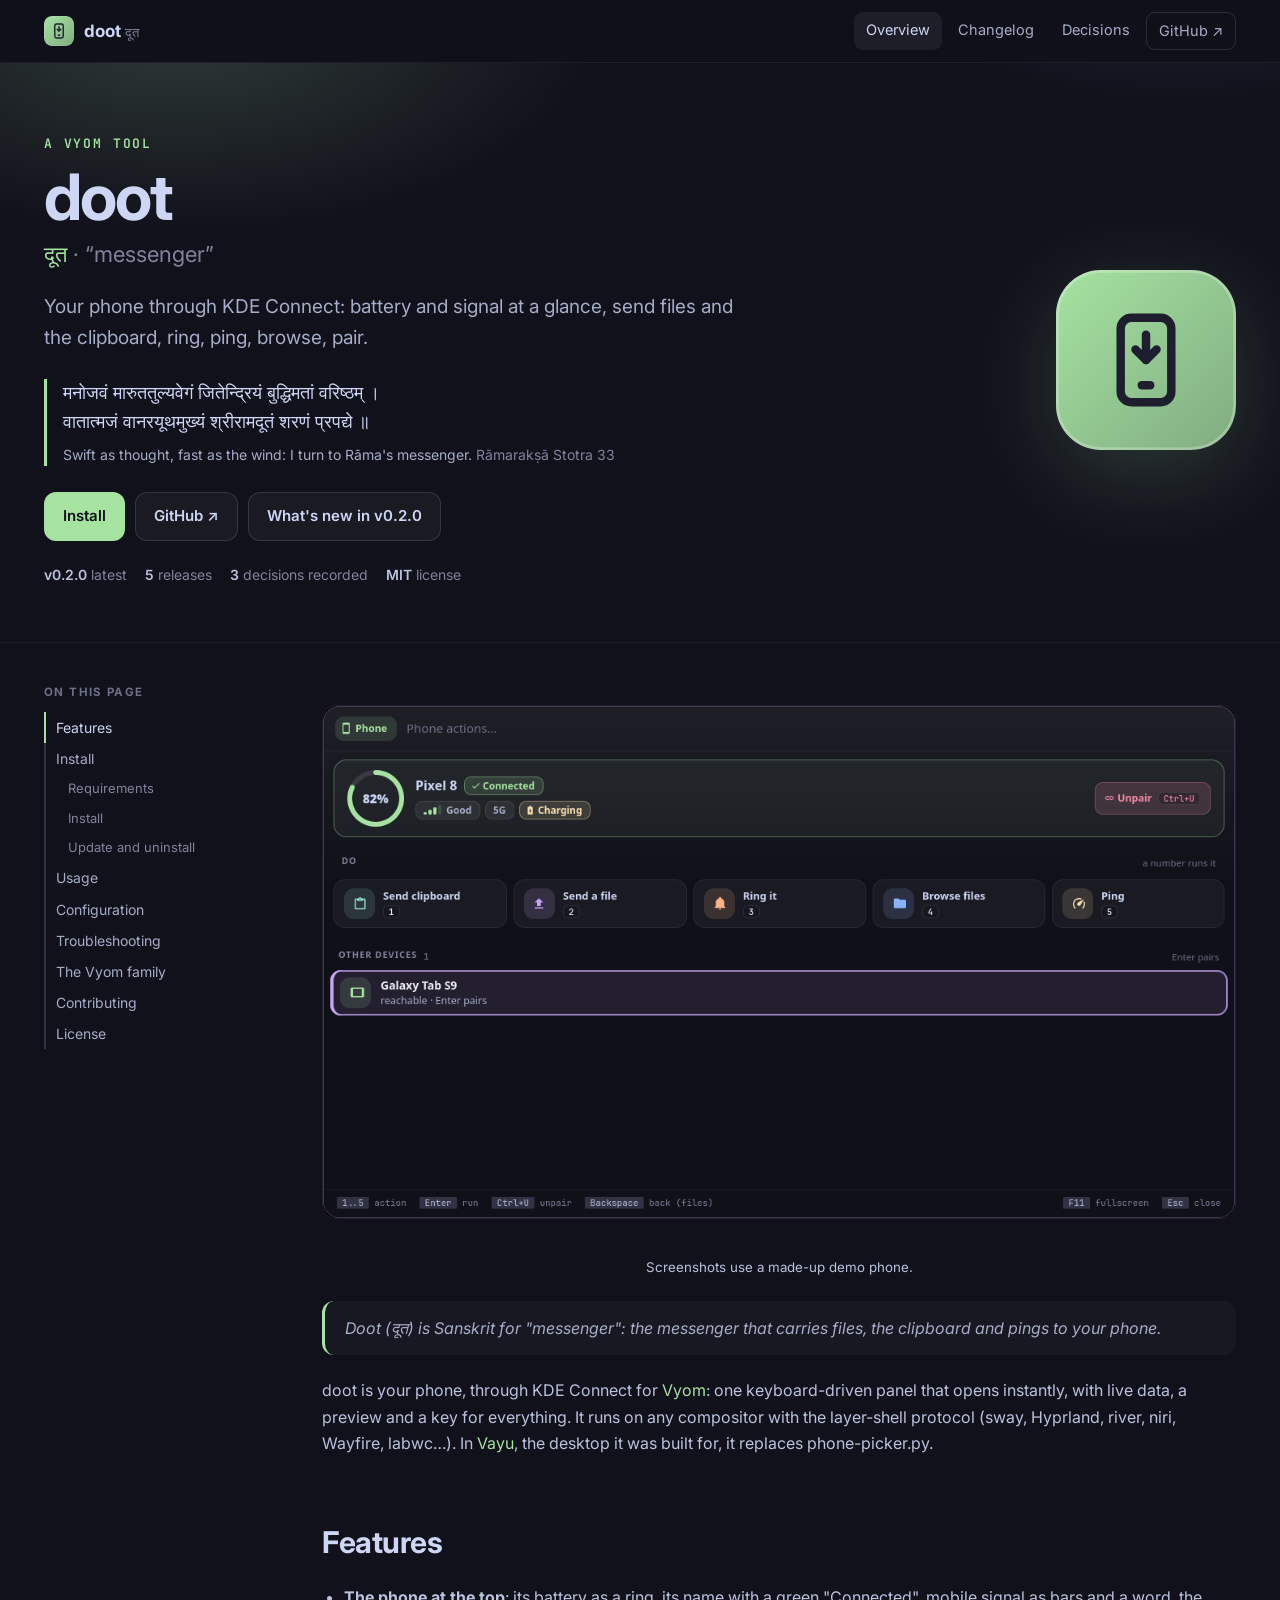
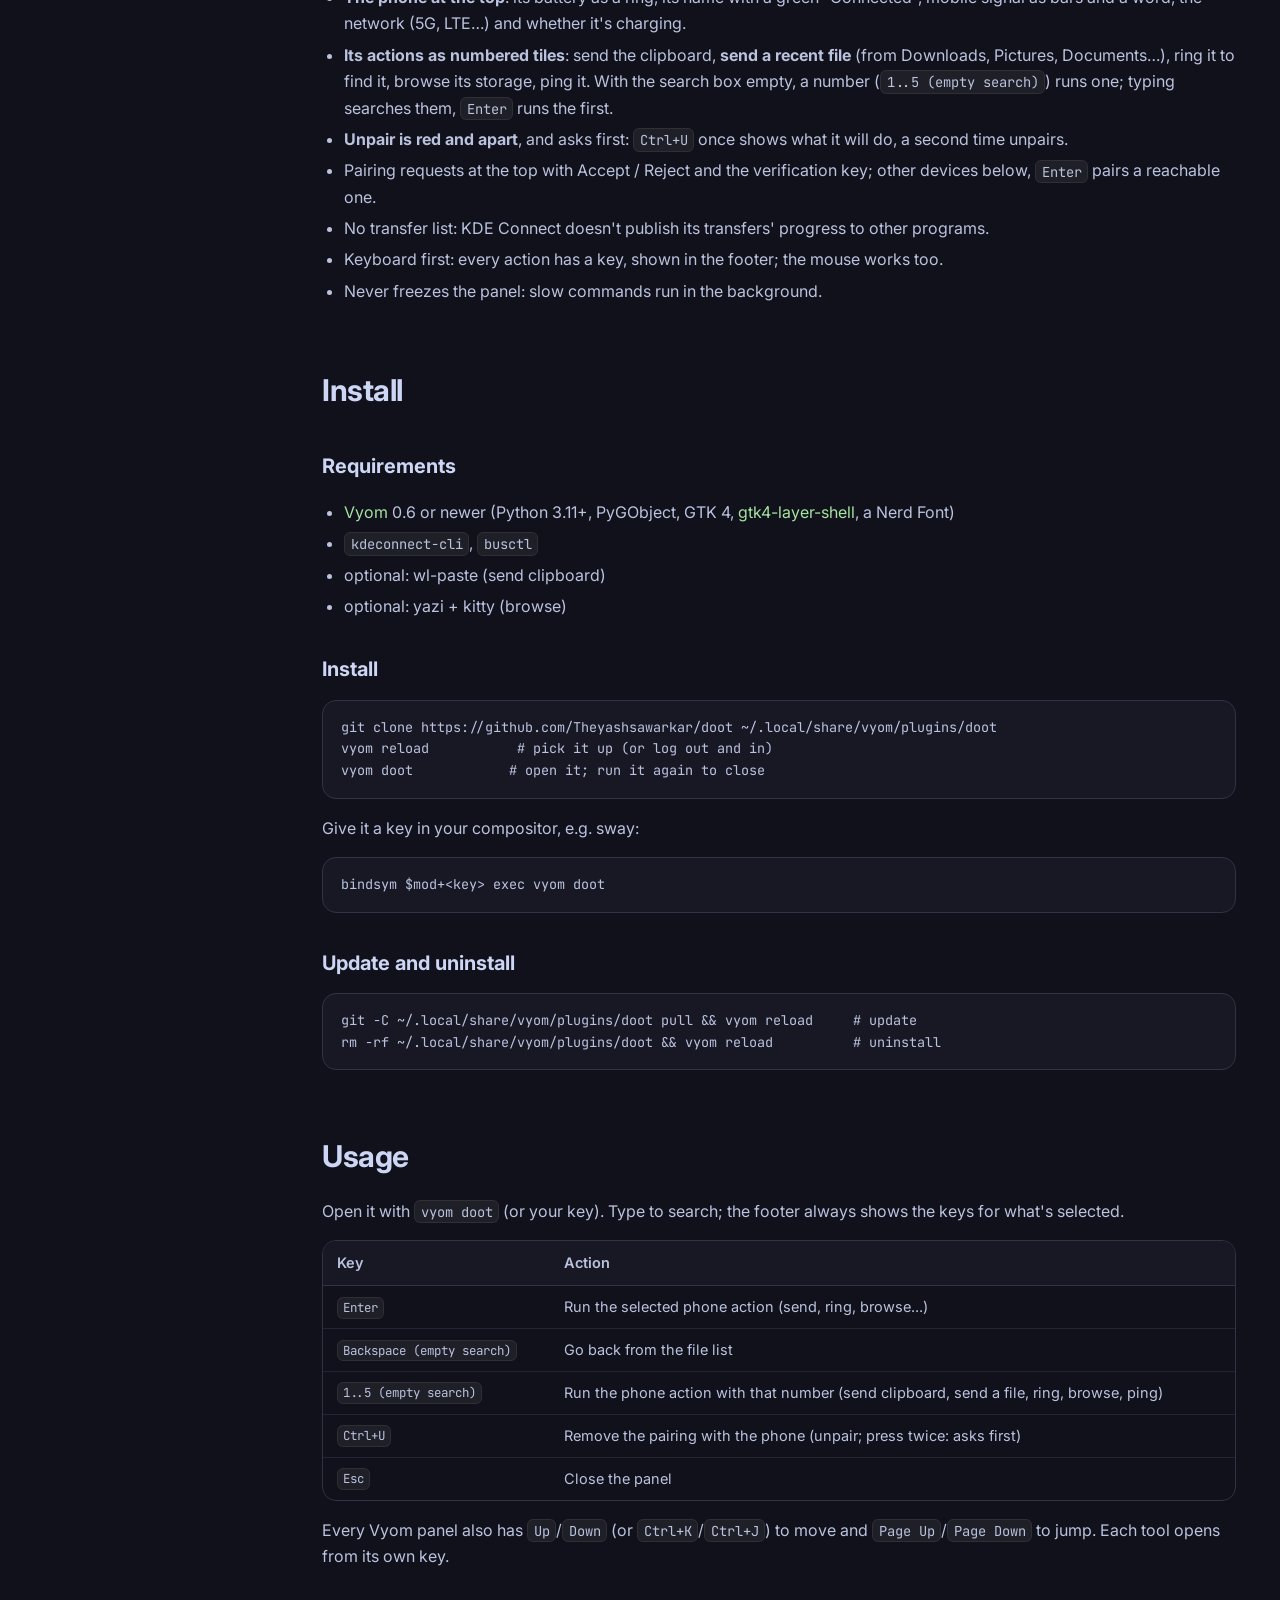
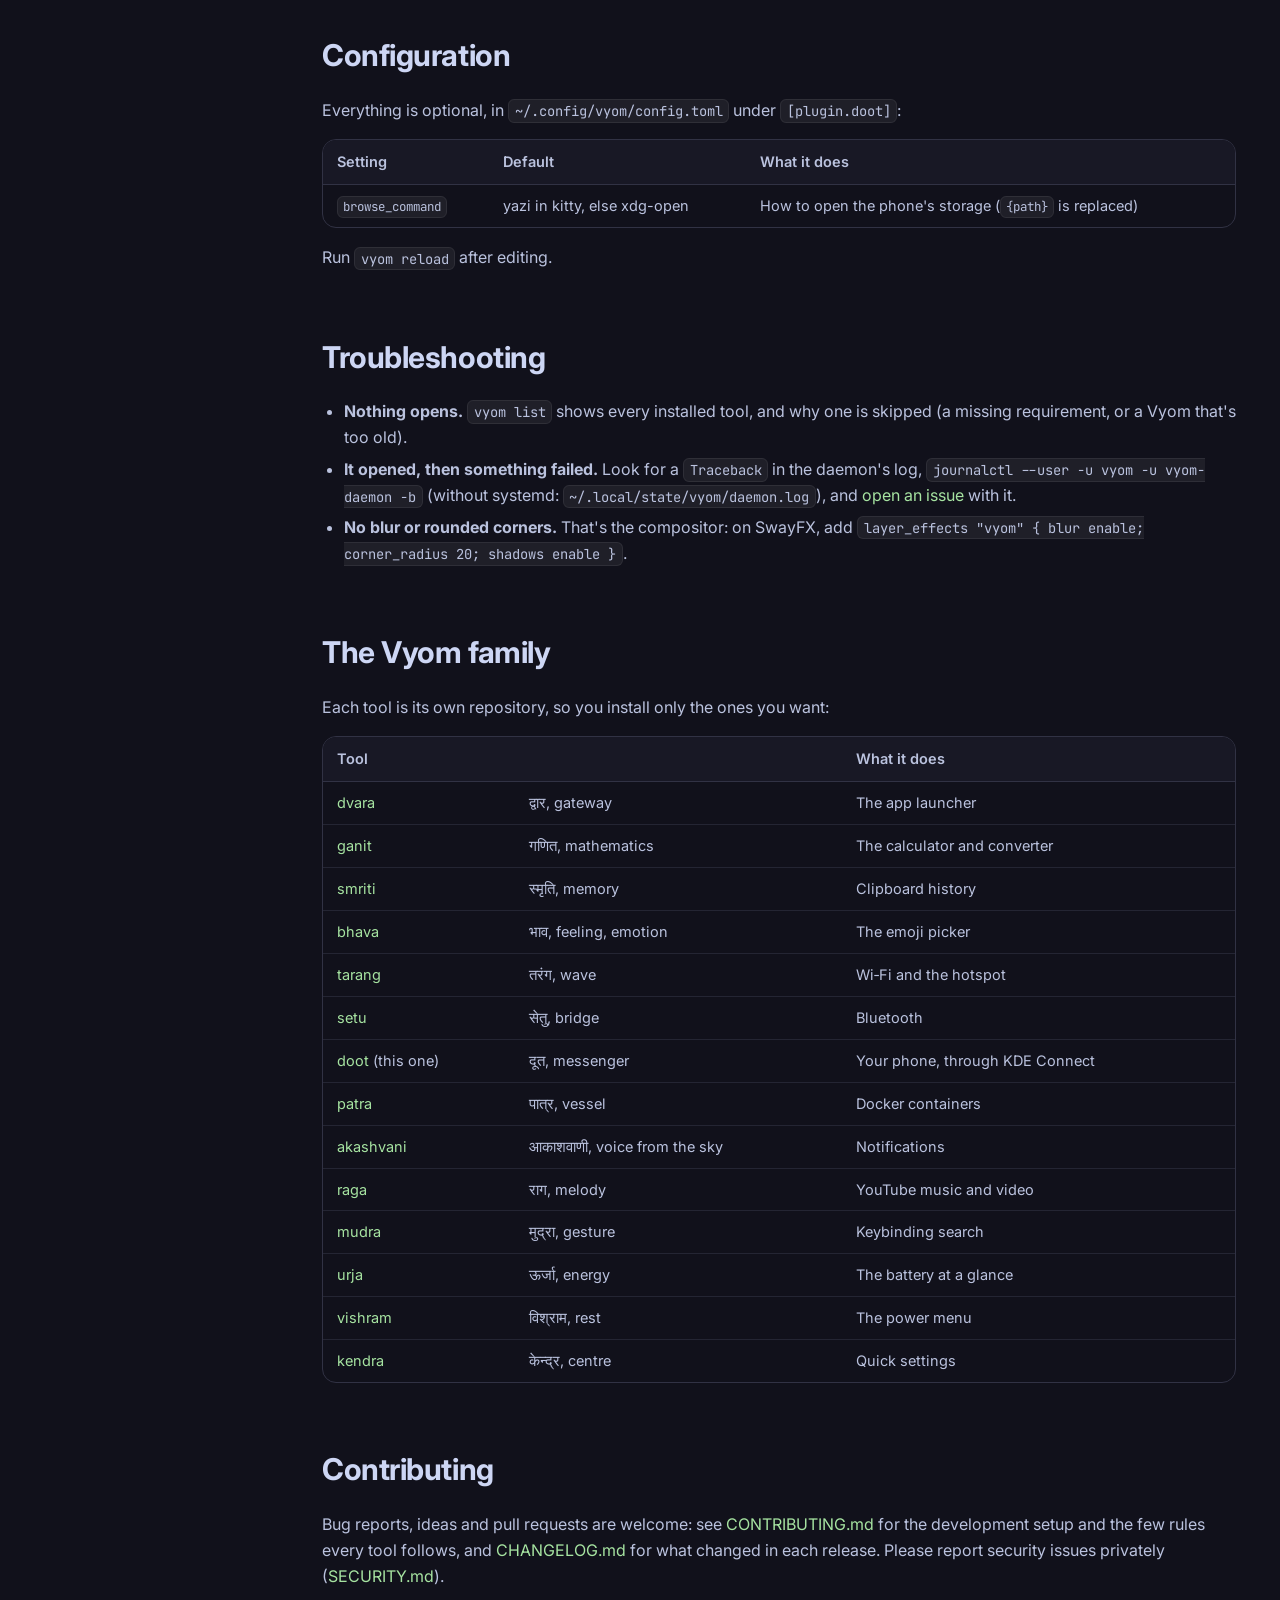
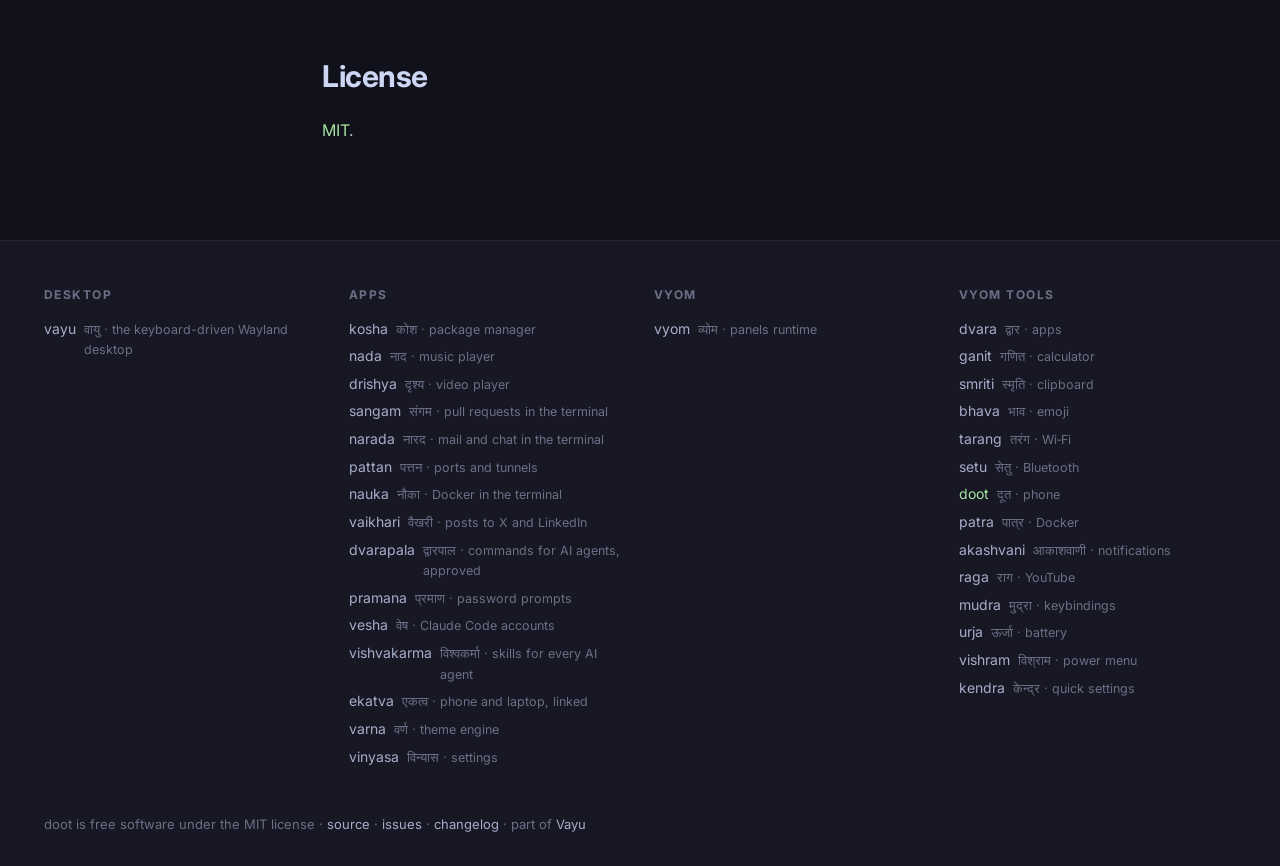
==== docs/index.html @ cc336167 "v0.2.0: the phone as the hero, numbered action tiles, unpair asks first Co-Authored-By: Claude Opus " ====
<!doctype html>
<html lang="en">
<head>
<meta charset="utf-8">
<meta name="viewport" content="width=device-width, initial-scale=1">
<title>doot · Your phone through KDE Connect: battery and signal at a glance, send files and the clipboard, ring, ping, browse, pair.</title>
<meta name="description" content="Your phone through KDE Connect: battery and signal at a glance, send files and the clipboard, ring, ping, browse, pair.">
<meta property="og:title" content="doot · Your phone through KDE Connect: battery and signal at a glance, send files and the clipboard, ring, ping, browse, pair.">
<meta property="og:description" content="Your phone through KDE Connect: battery and signal at a glance, send files and the clipboard, ring, ping, browse, pair.">
<meta name="theme-color" content="#11111b">
<link rel="icon" href="assets/logo.svg" type="image/svg+xml">
<link rel="preconnect" href="https://fonts.googleapis.com">
<link href="https://fonts.googleapis.com/css2?family=Inter:wght@400;500;600;700;800&family=JetBrains+Mono:wght@400;600&display=swap" rel="stylesheet">
<link rel="stylesheet" href="assets/site.css">
<style>:root{--accent:#a6e3a1;--glow:#a6e3a133}</style>
</head>
<body>
<header class="top"><div class="in">
<a class="brand" href="index.html"><img src="assets/logo.svg" alt=""><span>doot <small>दूत</small></span></a>
<nav><a href="index.html" class="on">Overview</a><a href="changelog.html" class="">Changelog</a><a href="adr/index.html" class=" hide">Decisions</a><a class="gh" href="https://github.com/Theyashsawarkar/doot">GitHub ↗</a></nav></div></header>
<section class="hero"><div class="in"><div>
<div class="eyebrow">a Vyom tool</div>
<h1>doot</h1>
<div class="sa">दूत <span>· “messenger”</span></div>
<p class="lead">Your phone through KDE Connect: battery and signal at a glance, send files and the clipboard, ring, ping, browse, pair.</p>
<figure class="shloka"><p lang="sa">मनोजवं मारुततुल्यवेगं जितेन्द्रियं बुद्धिमतां वरिष्ठम् ।<br>वातात्मजं वानरयूथमुख्यं श्रीरामदूतं शरणं प्रपद्ये ॥</p><figcaption>Swift as thought, fast as the wind: I turn to Rāma&#x27;s messenger. <cite>Rāmarakṣā Stotra 33</cite></figcaption></figure>
<div class="cta"><a class="btn primary" href="#install">Install</a><a class="btn" href="https://github.com/Theyashsawarkar/doot">GitHub ↗</a>
<a class="btn" href="changelog.html">What's new in v0.2.0</a></div>
<div class="meta"><span><b>v0.2.0</b> latest</span><span><b>5</b> releases</span><span><b>3</b> decisions recorded</span><span><b>MIT</b> license</span></div>
</div><img class="logo" src="assets/logo.svg" alt="doot logo"></div></section>
<div class="wrap"><aside class="toc"><b>On this page</b><a class="l2" href="#features">Features</a><a class="l2" href="#install">Install</a><a class="l3" href="#requirements">Requirements</a><a class="l3" href="#install">Install</a><a class="l3" href="#update-and-uninstall">Update and uninstall</a><a class="l2" href="#usage">Usage</a><a class="l2" href="#configuration">Configuration</a><a class="l2" href="#troubleshooting">Troubleshooting</a><a class="l2" href="#the-vyom-family">The Vyom family</a><a class="l2" href="#contributing">Contributing</a><a class="l2" href="#license">License</a></aside><article>
<!-- No screenshot: phone shows personal data (your own phone). -->
<p align="center">
  <img alt="doot: the paired phone's actions (send clipboard, send a file, ring, browse, ping, unpair), its battery and network, and a tablet ready to pair" src="assets/screenshots/doot.png" width="100%">
</p>
<p align="center"><sub>Screenshots use a made-up demo phone.</sub></p>
<blockquote><p><em>Doot</em> (दूत) is Sanskrit for "messenger": the messenger that carries files, the clipboard and pings to your phone.</p></blockquote>
<p>doot is your phone, through KDE Connect for <a href="https://github.com/Theyashsawarkar/vyom">Vyom</a>: one keyboard-driven panel that opens instantly, with live data, a preview and a key for everything. It runs on any compositor with the layer-shell protocol (sway, Hyprland, river, niri, Wayfire, labwc…). In <a href="https://github.com/Theyashsawarkar/vayu">Vayu</a>, the desktop it was built for, it replaces phone-picker.py.</p>
<h2 id="features"><a class="anchor" href="#features">#</a>Features</h2>
<ul><li><strong>The phone at the top</strong>: its battery as a ring, its name with a green "Connected", mobile signal as bars and a word, the network (5G, LTE…) and whether it's charging.</li><li><strong>Its actions as numbered tiles</strong>: send the clipboard, <strong>send a recent file</strong> (from Downloads, Pictures, Documents…), ring it to find it, browse its storage, ping it. With the search box empty, a number (<code>1..5 (empty search)</code>) runs one; typing searches them, <code>Enter</code> runs the first.</li><li><strong>Unpair is red and apart</strong>, and asks first: <code>Ctrl+U</code> once shows what it will do, a second time unpairs.</li><li>Pairing requests at the top with Accept / Reject and the verification key; other devices below, <code>Enter</code> pairs a reachable one.</li><li>No transfer list: KDE Connect doesn't publish its transfers' progress to other programs.</li><li>Keyboard first: every action has a key, shown in the footer; the mouse works too.</li><li>Never freezes the panel: slow commands run in the background.</li></ul>
<h2 id="install"><a class="anchor" href="#install">#</a>Install</h2>
<h3 id="requirements"><a class="anchor" href="#requirements">#</a>Requirements</h3>
<ul><li><a href="https://github.com/Theyashsawarkar/vyom">Vyom</a> 0.6 or newer (Python 3.11+, PyGObject, GTK 4, <a href="https://github.com/wmww/gtk4-layer-shell">gtk4-layer-shell</a>, a Nerd Font)</li><li><code>kdeconnect-cli</code>, <code>busctl</code></li><li>optional: wl-paste (send clipboard)</li><li>optional: yazi + kitty (browse)</li></ul>
<h3 id="install"><a class="anchor" href="#install">#</a>Install</h3>
<pre class="code" data-lang="sh"><code>git clone https://github.com/Theyashsawarkar/doot ~/.local/share/vyom/plugins/doot
vyom reload           # pick it up (or log out and in)
vyom doot            # open it; run it again to close</code></pre>
<p>Give it a key in your compositor, e.g. sway:</p>
<pre class="code" data-lang="sh"><code>bindsym $mod+&lt;key&gt; exec vyom doot</code></pre>
<h3 id="update-and-uninstall"><a class="anchor" href="#update-and-uninstall">#</a>Update and uninstall</h3>
<pre class="code" data-lang="sh"><code>git -C ~/.local/share/vyom/plugins/doot pull &amp;&amp; vyom reload     # update
rm -rf ~/.local/share/vyom/plugins/doot &amp;&amp; vyom reload          # uninstall</code></pre>
<h2 id="usage"><a class="anchor" href="#usage">#</a>Usage</h2>
<p>Open it with <code>vyom doot</code> (or your key). Type to search; the footer always shows the keys for what's selected.</p>
<div class="table"><table><thead><tr><th>Key</th><th>Action</th></tr></thead><tbody><tr><td><code>Enter</code></td><td>Run the selected phone action (send, ring, browse...)</td></tr><tr><td><code>Backspace (empty search)</code></td><td>Go back from the file list</td></tr><tr><td><code>1..5 (empty search)</code></td><td>Run the phone action with that number (send clipboard, send a file, ring, browse, ping)</td></tr><tr><td><code>Ctrl+U</code></td><td>Remove the pairing with the phone (unpair; press twice: asks first)</td></tr><tr><td><code>Esc</code></td><td>Close the panel</td></tr></tbody></table></div>
<p>Every Vyom panel also has <code>Up</code>/<code>Down</code> (or <code>Ctrl+K</code>/<code>Ctrl+J</code>) to move and <code>Page Up</code>/<code>Page Down</code> to jump. Each tool opens from its own key.</p>
<h2 id="configuration"><a class="anchor" href="#configuration">#</a>Configuration</h2>
<p>Everything is optional, in <code>~/.config/vyom/config.toml</code> under <code>[plugin.doot]</code>:</p>
<div class="table"><table><thead><tr><th>Setting</th><th>Default</th><th>What it does</th></tr></thead><tbody><tr><td><code>browse_command</code></td><td>yazi in kitty, else xdg-open</td><td>How to open the phone's storage (<code>{path}</code> is replaced)</td></tr></tbody></table></div>
<p>Run <code>vyom reload</code> after editing.</p>
<h2 id="troubleshooting"><a class="anchor" href="#troubleshooting">#</a>Troubleshooting</h2>
<ul><li><strong>Nothing opens.</strong> <code>vyom list</code> shows every installed tool, and why one is skipped (a missing requirement, or a Vyom that's too old).</li><li><strong>It opened, then something failed.</strong> Look for a <code>Traceback</code> in the daemon's log, <code>journalctl --user -u vyom -u vyom-daemon -b</code> (without systemd: <code>~/.local/state/vyom/daemon.log</code>), and <a href="https://github.com/Theyashsawarkar/doot/issues/new/choose">open an issue</a> with it.</li><li><strong>No blur or rounded corners.</strong> That's the compositor: on SwayFX, add <code>layer_effects &quot;vyom&quot; { blur enable; corner_radius 20; shadows enable }</code>.</li></ul>
<h2 id="the-vyom-family"><a class="anchor" href="#the-vyom-family">#</a>The Vyom family</h2>
<p>Each tool is its own repository, so you install only the ones you want:</p>
<div class="table"><table><thead><tr><th>Tool</th><th></th><th>What it does</th></tr></thead><tbody><tr><td><a href="https://github.com/Theyashsawarkar/dvara">dvara</a></td><td>द्वार, gateway</td><td>The app launcher</td></tr><tr><td><a href="https://github.com/Theyashsawarkar/ganit">ganit</a></td><td>गणित, mathematics</td><td>The calculator and converter</td></tr><tr><td><a href="https://github.com/Theyashsawarkar/smriti">smriti</a></td><td>स्मृति, memory</td><td>Clipboard history</td></tr><tr><td><a href="https://github.com/Theyashsawarkar/bhava">bhava</a></td><td>भाव, feeling, emotion</td><td>The emoji picker</td></tr><tr><td><a href="https://github.com/Theyashsawarkar/tarang">tarang</a></td><td>तरंग, wave</td><td>Wi‑Fi and the hotspot</td></tr><tr><td><a href="https://github.com/Theyashsawarkar/setu">setu</a></td><td>सेतु, bridge</td><td>Bluetooth</td></tr><tr><td><a href="https://github.com/Theyashsawarkar/doot">doot</a> (this one)</td><td>दूत, messenger</td><td>Your phone, through KDE Connect</td></tr><tr><td><a href="https://github.com/Theyashsawarkar/patra">patra</a></td><td>पात्र, vessel</td><td>Docker containers</td></tr><tr><td><a href="https://github.com/Theyashsawarkar/akashvani">akashvani</a></td><td>आकाशवाणी, voice from the sky</td><td>Notifications</td></tr><tr><td><a href="https://github.com/Theyashsawarkar/raga">raga</a></td><td>राग, melody</td><td>YouTube music and video</td></tr><tr><td><a href="https://github.com/Theyashsawarkar/mudra">mudra</a></td><td>मुद्रा, gesture</td><td>Keybinding search</td></tr><tr><td><a href="https://github.com/Theyashsawarkar/urja">urja</a></td><td>ऊर्जा, energy</td><td>The battery at a glance</td></tr><tr><td><a href="https://github.com/Theyashsawarkar/vishram">vishram</a></td><td>विश्राम, rest</td><td>The power menu</td></tr><tr><td><a href="https://github.com/Theyashsawarkar/kendra">kendra</a></td><td>केन्द्र, centre</td><td>Quick settings</td></tr></tbody></table></div>
<h2 id="contributing"><a class="anchor" href="#contributing">#</a>Contributing</h2>
<p>Bug reports, ideas and pull requests are welcome: see <a href="https://github.com/Theyashsawarkar/doot/blob/main/CONTRIBUTING.md">CONTRIBUTING.md</a> for the development setup and the few rules every tool follows, and <a href="changelog.html">CHANGELOG.md</a> for what changed in each release. Please report security issues privately (<a href="https://github.com/Theyashsawarkar/doot/blob/main/SECURITY.md">SECURITY.md</a>).</p>
<h2 id="license"><a class="anchor" href="#license">#</a>License</h2>
<p><a href="https://github.com/Theyashsawarkar/doot/blob/main/LICENSE">MIT</a>.</p>
</article></div>
<footer><div class="in"><div><h4>Desktop</h4><a href="https://theyashsawarkar.github.io/vayu/" class="">vayu <span>वायु · the keyboard-driven Wayland desktop</span></a></div><div><h4>Apps</h4><a href="https://theyashsawarkar.github.io/kosha/" class="">kosha <span>कोश · package manager</span></a><a href="https://theyashsawarkar.github.io/nada/" class="">nada <span>नाद · music player</span></a><a href="https://theyashsawarkar.github.io/drishya/" class="">drishya <span>दृश्य · video player</span></a><a href="https://theyashsawarkar.github.io/sangam/" class="">sangam <span>संगम · pull requests in the terminal</span></a><a href="https://theyashsawarkar.github.io/narada/" class="">narada <span>नारद · mail and chat in the terminal</span></a><a href="https://theyashsawarkar.github.io/pattan/" class="">pattan <span>पत्तन · ports and tunnels</span></a><a href="https://theyashsawarkar.github.io/nauka/" class="">nauka <span>नौका · Docker in the terminal</span></a><a href="https://theyashsawarkar.github.io/vaikhari/" class="">vaikhari <span>वैखरी · posts to X and LinkedIn</span></a><a href="https://theyashsawarkar.github.io/dvarapala/" class="">dvarapala <span>द्वारपाल · commands for AI agents, approved</span></a><a href="https://theyashsawarkar.github.io/pramana/" class="">pramana <span>प्रमाण · password prompts</span></a><a href="https://theyashsawarkar.github.io/vesha/" class="">vesha <span>वेष · Claude Code accounts</span></a><a href="https://theyashsawarkar.github.io/vishvakarma/" class="">vishvakarma <span>विश्वकर्मा · skills for every AI agent</span></a><a href="https://theyashsawarkar.github.io/ekatva/" class="">ekatva <span>एकत्व · phone and laptop, linked</span></a><a href="https://theyashsawarkar.github.io/varna/" class="">varna <span>वर्ण · theme engine</span></a><a href="https://theyashsawarkar.github.io/vinyasa/" class="">vinyasa <span>विन्यास · settings</span></a></div><div><h4>Vyom</h4><a href="https://theyashsawarkar.github.io/vyom/" class="">vyom <span>व्योम · panels runtime</span></a></div><div><h4>Vyom tools</h4><a href="https://theyashsawarkar.github.io/dvara/" class="">dvara <span>द्वार · apps</span></a><a href="https://theyashsawarkar.github.io/ganit/" class="">ganit <span>गणित · calculator</span></a><a href="https://theyashsawarkar.github.io/smriti/" class="">smriti <span>स्मृति · clipboard</span></a><a href="https://theyashsawarkar.github.io/bhava/" class="">bhava <span>भाव · emoji</span></a><a href="https://theyashsawarkar.github.io/tarang/" class="">tarang <span>तरंग · Wi‑Fi</span></a><a href="https://theyashsawarkar.github.io/setu/" class="">setu <span>सेतु · Bluetooth</span></a><a href="https://theyashsawarkar.github.io/doot/" class="me">doot <span>दूत · phone</span></a><a href="https://theyashsawarkar.github.io/patra/" class="">patra <span>पात्र · Docker</span></a><a href="https://theyashsawarkar.github.io/akashvani/" class="">akashvani <span>आकाशवाणी · notifications</span></a><a href="https://theyashsawarkar.github.io/raga/" class="">raga <span>राग · YouTube</span></a><a href="https://theyashsawarkar.github.io/mudra/" class="">mudra <span>मुद्रा · keybindings</span></a><a href="https://theyashsawarkar.github.io/urja/" class="">urja <span>ऊर्जा · battery</span></a><a href="https://theyashsawarkar.github.io/vishram/" class="">vishram <span>विश्राम · power menu</span></a><a href="https://theyashsawarkar.github.io/kendra/" class="">kendra <span>केन्द्र · quick settings</span></a></div></div>
<div class="bottom">doot is free software under the MIT license · <a href="https://github.com/Theyashsawarkar/doot">source</a> · <a href="https://github.com/Theyashsawarkar/doot/issues">issues</a> · <a href="changelog.html">changelog</a> · part of <a href="https://theyashsawarkar.github.io/vayu/">Vayu</a></div></footer>
<script>
document.querySelectorAll('pre.code').forEach(p=>{const b=document.createElement('button');b.className='copy';b.textContent='Copy';
b.onclick=()=>{navigator.clipboard.writeText(p.innerText.replace(/^Copy/,'')).then(()=>{b.textContent='Copied';setTimeout(()=>b.textContent='Copy',1200)})};p.appendChild(b)});
const links=[...document.querySelectorAll('.toc a')];if(links.length){const hs=links.map(a=>document.getElementById(a.hash.slice(1))).filter(Boolean);
const on=()=>{let cur=hs[0];for(const h of hs){if(h.getBoundingClientRect().top<120)cur=h}links.forEach(a=>a.classList.toggle('on',cur&&a.hash==='#'+cur.id))};
addEventListener('scroll',on,{passive:true});on()}
</script>
</body>
</html>
---- docs/assets/site.css ----
:root{--crust:#11111b;--mantle:#181825;--base:#1e1e2e;--s0:#313244;--s1:#45475a;--ov0:#6c7086;--ov1:#7f849c;
--sub0:#a6adc8;--sub1:#bac2de;--text:#cdd6f4;--mauve:#cba6f7;--green:#a6e3a1;--peach:#fab387;--red:#f38ba8;--blue:#89b4fa;
--ui:"Inter","Segoe UI",system-ui,sans-serif;--mono:"JetBrains Mono","JetBrainsMono Nerd Font",ui-monospace,monospace}
*{box-sizing:border-box}html{scroll-behavior:smooth;scroll-padding-top:76px}
body{margin:0;background:var(--crust);color:var(--text);font:16px/1.65 var(--ui);-webkit-font-smoothing:antialiased}
a{color:var(--accent);text-decoration:none}a:hover{text-decoration:underline}
code{font:.86em var(--mono);background:rgba(255,255,255,.06);border:1px solid rgba(255,255,255,.07);padding:.12em .4em;border-radius:6px;color:var(--sub1)}
img{max-width:100%;height:auto}
/* nav */
.top{position:sticky;top:0;z-index:20;backdrop-filter:blur(18px) saturate(1.4);-webkit-backdrop-filter:blur(18px) saturate(1.4);
background:rgba(17,17,27,.72);border-bottom:1px solid rgba(255,255,255,.06)}
.top .in{max-width:1240px;margin:0 auto;padding:12px 24px;display:flex;align-items:center;gap:22px}
.brand{display:flex;align-items:center;gap:10px;font-weight:700;font-size:17px;color:var(--text)}
.brand img{width:30px;height:30px;border-radius:8px}.brand small{font-weight:500;color:var(--ov1);font-size:13px}
.top nav{display:flex;gap:4px;margin-left:auto;flex-wrap:wrap}
.top nav a{color:var(--sub0);padding:6px 12px;border-radius:9px;font-size:14.5px}
.top nav a:hover,.top nav a.on{background:rgba(255,255,255,.06);color:var(--text);text-decoration:none}
.top nav a.gh{border:1px solid rgba(255,255,255,.12)}
/* hero */
.hero{position:relative;overflow:hidden;border-bottom:1px solid rgba(255,255,255,.05)}
.hero:before{content:"";position:absolute;inset:-40% -10% auto;height:640px;
background:radial-gradient(600px 300px at 20% 30%,var(--glow),transparent 70%),radial-gradient(500px 300px at 85% 10%,rgba(137,180,250,.18),transparent 70%);pointer-events:none}
.hero .in{position:relative;max-width:1240px;margin:0 auto;padding:72px 24px 56px;display:grid;grid-template-columns:minmax(0,1fr) auto;gap:40px;align-items:center}
.eyebrow{font:600 13px var(--mono);letter-spacing:.14em;text-transform:uppercase;color:var(--accent)}
.hero h1{font-size:clamp(40px,6vw,64px);line-height:1.04;margin:12px 0 6px;letter-spacing:-.03em}
.hero .sa{font-size:22px;color:var(--accent);margin-bottom:18px}.hero .sa span{color:var(--ov1)}
.hero .shloka{margin:0 0 26px;padding-left:16px;border-left:3px solid var(--accent);max-width:720px}.hero .shloka p{margin:0 0 6px;font-size:18px;line-height:1.6;color:var(--text)}.hero .shloka figcaption{font-size:14px;color:var(--sub0)}.hero .shloka cite{color:var(--ov1);font-style:normal;white-space:nowrap}
.hero p.lead{font-size:19px;color:var(--sub0);max-width:720px;margin:0 0 26px}
.cta{display:flex;gap:10px;flex-wrap:wrap}
.btn{display:inline-flex;align-items:center;gap:8px;padding:11px 18px;border-radius:12px;font-weight:600;font-size:15px;border:1px solid rgba(255,255,255,.12);color:var(--text);background:rgba(255,255,255,.04)}
.btn:hover{text-decoration:none;background:rgba(255,255,255,.08)}
.btn.primary{background:var(--accent);color:var(--crust);border-color:transparent}.btn.primary:hover{filter:brightness(1.06)}
.hero .logo{width:180px;height:180px;filter:drop-shadow(0 24px 48px var(--glow))}
.meta{display:flex;gap:18px;flex-wrap:wrap;margin-top:22px;color:var(--ov1);font-size:14px}.meta b{color:var(--sub1);font-weight:600}
/* layout */
.wrap{max-width:1240px;margin:0 auto;padding:40px 24px 80px;display:grid;grid-template-columns:230px minmax(0,1fr);gap:48px}
.toc{position:sticky;top:84px;align-self:start;max-height:calc(100vh - 100px);overflow:auto;font-size:14px;padding-right:6px}
.toc b{display:block;font-size:11.5px;letter-spacing:.12em;text-transform:uppercase;color:var(--ov0);margin:0 0 10px}
.toc a{display:block;color:var(--sub0);padding:4px 10px;border-left:2px solid var(--s0)}
.toc a.l3{padding-left:22px;font-size:13px;color:var(--ov1)}
.toc a:hover,.toc a.on{color:var(--text);border-left-color:var(--accent);text-decoration:none}
article{min-width:0}
article h2{font-size:30px;letter-spacing:-.015em;margin:56px 0 14px;padding-top:6px}
article h2:first-child{margin-top:0}
article h3{font-size:20px;margin:34px 0 10px}article h4{font-size:16px;margin:24px 0 8px;color:var(--sub1)}
article p,article li{color:var(--sub1)}
article .anchor{opacity:0;margin-left:-22px;width:22px;display:inline-block;color:var(--ov0)}
article h2:hover .anchor,article h3:hover .anchor{opacity:1;text-decoration:none}
article ul,article ol{padding-left:22px}article li{margin:5px 0}
article img{border-radius:14px;border:1px solid rgba(255,255,255,.07)}
article p[align=center]{text-align:center}article p[align=center] img{margin:6px 0}
article blockquote{margin:22px 0;padding:14px 20px;border-left:3px solid var(--accent);background:rgba(255,255,255,.03);border-radius:12px}
article blockquote p{margin:0;color:var(--sub0);font-style:italic}
pre.code{position:relative;background:var(--mantle);border:1px solid var(--s0);border-radius:14px;padding:16px 18px;overflow:auto;font:13.5px/1.6 var(--mono);color:var(--sub1)}
pre.code code{background:none;border:0;padding:0;font-size:inherit;color:inherit}
pre.code .copy{position:absolute;top:8px;right:8px;font:600 11px var(--ui);padding:4px 9px;border-radius:7px;border:1px solid var(--s1);background:var(--base);color:var(--sub0);cursor:pointer;opacity:0;transition:.15s}
pre.code:hover .copy{opacity:1}
.table{overflow:auto;margin:16px 0;border:1px solid var(--s0);border-radius:14px}
table{border-collapse:collapse;width:100%;font-size:14.5px}
th{text-align:left;background:var(--mantle);color:var(--sub1);font-weight:600;padding:10px 14px;border-bottom:1px solid var(--s0)}
td{padding:9px 14px;border-bottom:1px solid rgba(49,50,68,.6);color:var(--sub1);vertical-align:top}tr:last-child td{border-bottom:0}
td code{white-space:nowrap}
/* changelog */
.release{position:relative;padding:0 0 8px 28px;border-left:2px solid var(--s0);margin-left:6px}
.release:before{content:"";position:absolute;left:-7px;top:10px;width:12px;height:12px;border-radius:50%;background:var(--accent);box-shadow:0 0 0 4px var(--crust)}
.release h2{margin-top:0;font-size:24px}.release h2 .date{font:500 14px var(--mono);color:var(--ov1);margin-left:10px}
.release .tag{font:600 12px var(--mono);padding:2px 8px;border-radius:7px;background:rgba(255,255,255,.06);color:var(--accent);margin-left:8px;vertical-align:3px}
/* adr */
.cards{display:grid;grid-template-columns:repeat(auto-fill,minmax(300px,1fr));gap:14px;margin:18px 0}
.card{display:block;background:var(--mantle);border:1px solid var(--s0);border-radius:16px;padding:18px 20px;color:var(--text)}
.card:hover{border-color:var(--accent);text-decoration:none;transform:translateY(-1px)}
.card .n{font:600 12px var(--mono);color:var(--accent)}.card h3{margin:6px 0 6px;font-size:17px}.card p{margin:0;color:var(--sub0);font-size:14px}
.status{display:inline-block;font:600 11px var(--mono);padding:2px 8px;border-radius:7px;background:rgba(166,227,161,.14);color:var(--green);text-transform:uppercase;letter-spacing:.06em}
.status.superseded,.status.deprecated{background:rgba(250,179,135,.14);color:var(--peach)}.status.proposed{background:rgba(137,180,250,.14);color:var(--blue)}
/* footer */
footer{border-top:1px solid rgba(255,255,255,.06);background:var(--mantle)}
footer .in{max-width:1240px;margin:0 auto;padding:44px 24px;display:grid;grid-template-columns:repeat(auto-fit,minmax(200px,1fr));gap:28px}
footer h4{margin:0 0 10px;font-size:12px;letter-spacing:.12em;text-transform:uppercase;color:var(--ov0)}
footer a{display:flex;gap:8px;align-items:baseline;color:var(--sub0);font-size:14px;padding:2px 0}footer a span{color:var(--ov0);font-size:12.5px}
footer a.me{color:var(--accent)}
footer .bottom{max-width:1240px;margin:0 auto;padding:0 24px 30px;color:var(--ov0);font-size:13px}
footer .bottom a{display:inline;padding:0;font-size:13px}
@media(max-width:900px){.wrap{grid-template-columns:1fr}.toc{display:none}.hero .in{grid-template-columns:1fr}.hero .logo{width:110px;height:110px;order:-1}
.top nav a:not(.gh){padding:6px 8px}}
@media(max-width:560px){.top nav a.hide{display:none}.hero .in{padding:44px 16px 36px}.wrap{padding:28px 16px 60px}}
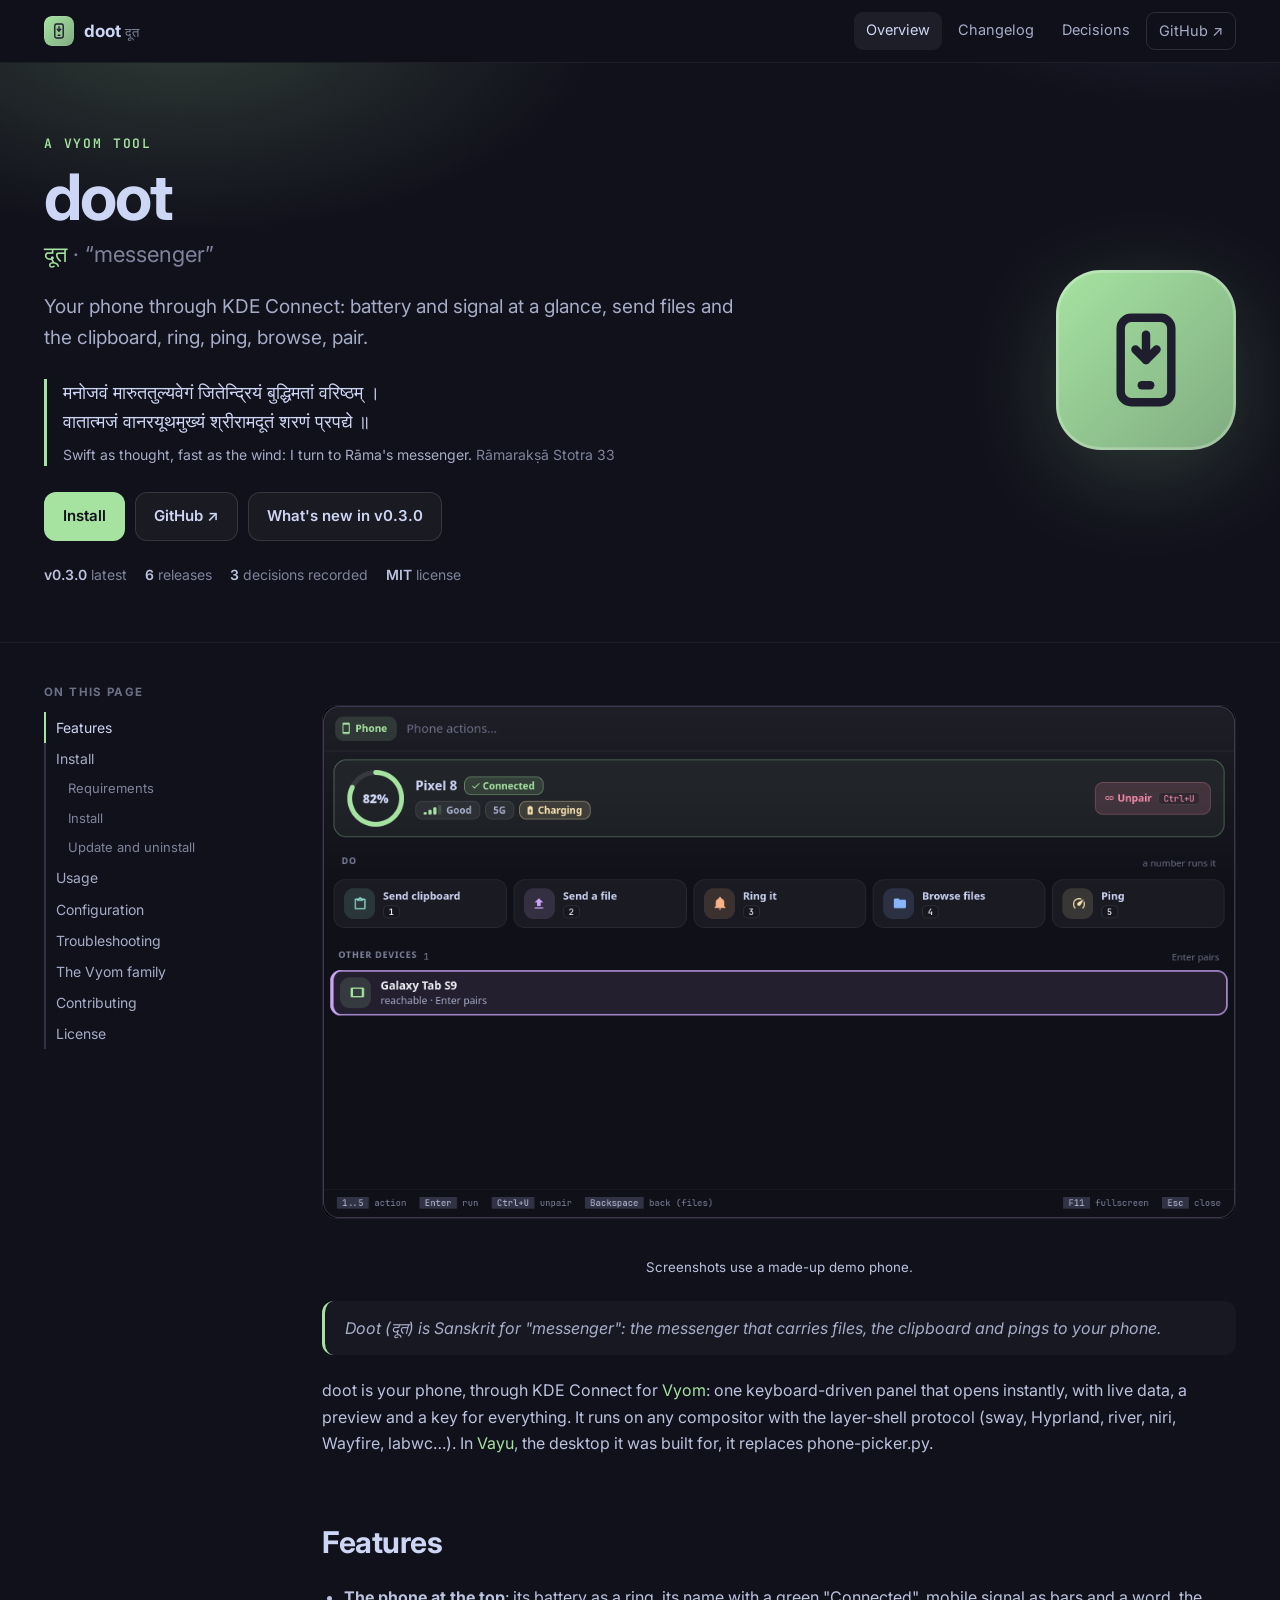
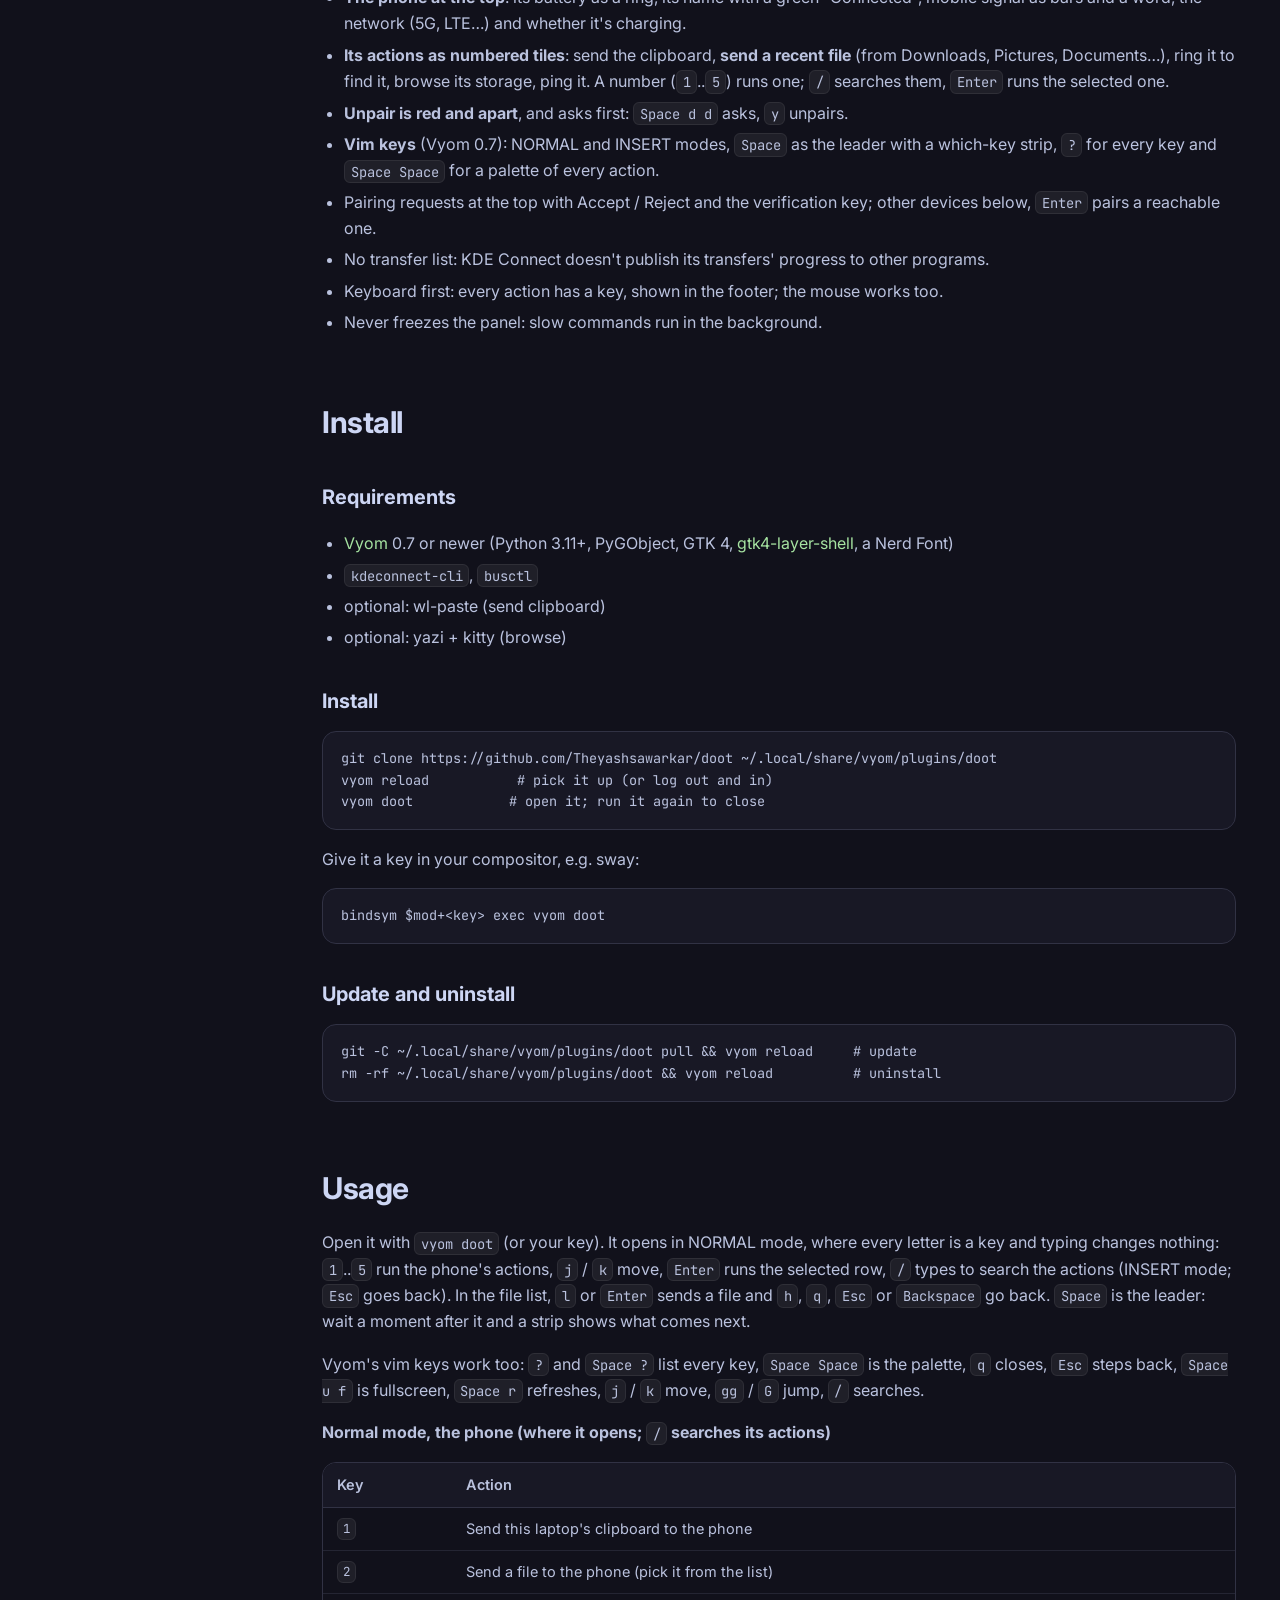
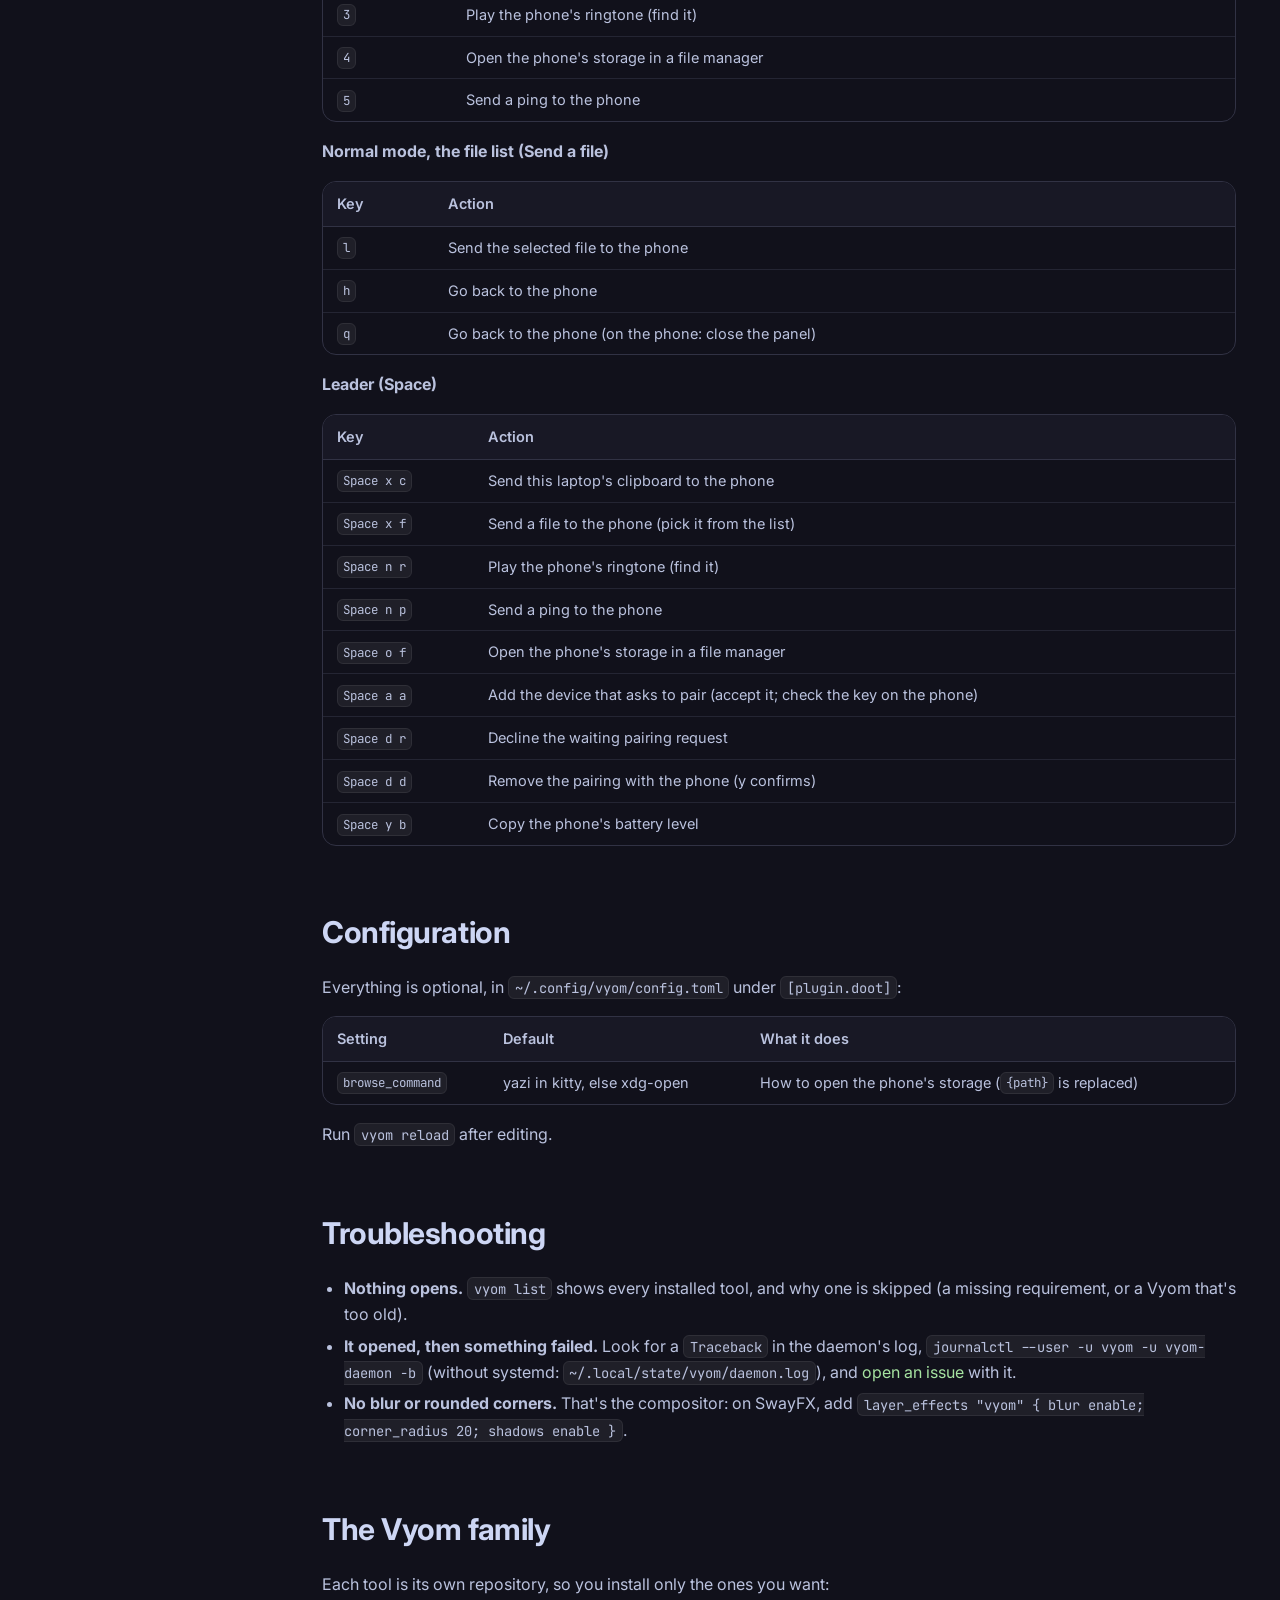
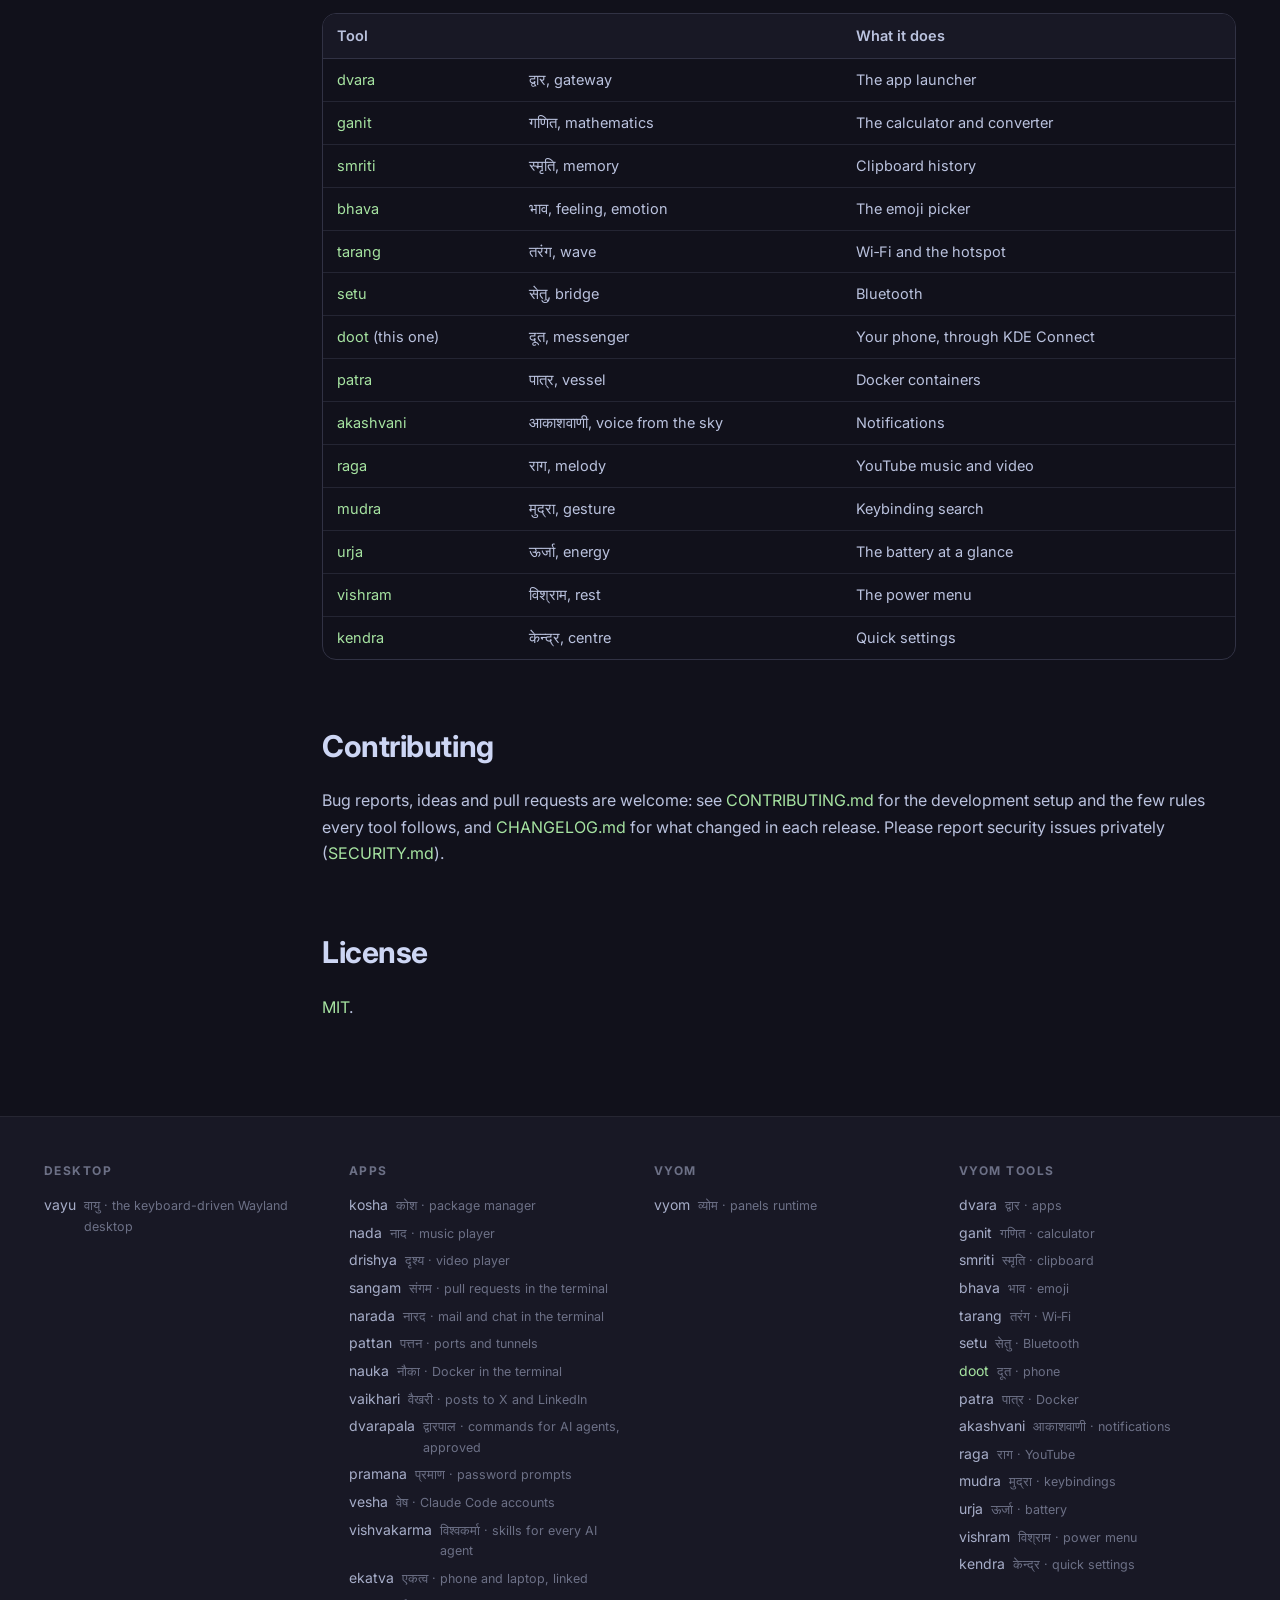
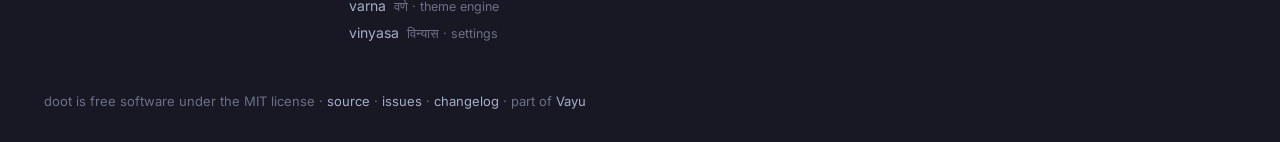
==== commit 79bb5c6c: "v0.3.0: vim keys on Vyom 0.7: unpair on Space d d with a confirm, Ctrl+U is half a page again Co-Aut" ====
--- a/docs/index.html
+++ b/docs/index.html
@@ -25,8 +25,8 @@
 <p class="lead">Your phone through KDE Connect: battery and signal at a glance, send files and the clipboard, ring, ping, browse, pair.</p>
 <figure class="shloka"><p lang="sa">मनोजवं मारुततुल्यवेगं जितेन्द्रियं बुद्धिमतां वरिष्ठम् ।<br>वातात्मजं वानरयूथमुख्यं श्रीरामदूतं शरणं प्रपद्ये ॥</p><figcaption>Swift as thought, fast as the wind: I turn to Rāma&#x27;s messenger. <cite>Rāmarakṣā Stotra 33</cite></figcaption></figure>
 <div class="cta"><a class="btn primary" href="#install">Install</a><a class="btn" href="https://github.com/Theyashsawarkar/doot">GitHub ↗</a>
-<a class="btn" href="changelog.html">What's new in v0.2.0</a></div>
-<div class="meta"><span><b>v0.2.0</b> latest</span><span><b>5</b> releases</span><span><b>3</b> decisions recorded</span><span><b>MIT</b> license</span></div>
+<a class="btn" href="changelog.html">What's new in v0.3.0</a></div>
+<div class="meta"><span><b>v0.3.0</b> latest</span><span><b>6</b> releases</span><span><b>3</b> decisions recorded</span><span><b>MIT</b> license</span></div>
 </div><img class="logo" src="assets/logo.svg" alt="doot logo"></div></section>
 <div class="wrap"><aside class="toc"><b>On this page</b><a class="l2" href="#features">Features</a><a class="l2" href="#install">Install</a><a class="l3" href="#requirements">Requirements</a><a class="l3" href="#install">Install</a><a class="l3" href="#update-and-uninstall">Update and uninstall</a><a class="l2" href="#usage">Usage</a><a class="l2" href="#configuration">Configuration</a><a class="l2" href="#troubleshooting">Troubleshooting</a><a class="l2" href="#the-vyom-family">The Vyom family</a><a class="l2" href="#contributing">Contributing</a><a class="l2" href="#license">License</a></aside><article>
 <!-- No screenshot: phone shows personal data (your own phone). -->
@@ -37,10 +37,10 @@
 <blockquote><p><em>Doot</em> (दूत) is Sanskrit for "messenger": the messenger that carries files, the clipboard and pings to your phone.</p></blockquote>
 <p>doot is your phone, through KDE Connect for <a href="https://github.com/Theyashsawarkar/vyom">Vyom</a>: one keyboard-driven panel that opens instantly, with live data, a preview and a key for everything. It runs on any compositor with the layer-shell protocol (sway, Hyprland, river, niri, Wayfire, labwc…). In <a href="https://github.com/Theyashsawarkar/vayu">Vayu</a>, the desktop it was built for, it replaces phone-picker.py.</p>
 <h2 id="features"><a class="anchor" href="#features">#</a>Features</h2>
-<ul><li><strong>The phone at the top</strong>: its battery as a ring, its name with a green "Connected", mobile signal as bars and a word, the network (5G, LTE…) and whether it's charging.</li><li><strong>Its actions as numbered tiles</strong>: send the clipboard, <strong>send a recent file</strong> (from Downloads, Pictures, Documents…), ring it to find it, browse its storage, ping it. With the search box empty, a number (<code>1..5 (empty search)</code>) runs one; typing searches them, <code>Enter</code> runs the first.</li><li><strong>Unpair is red and apart</strong>, and asks first: <code>Ctrl+U</code> once shows what it will do, a second time unpairs.</li><li>Pairing requests at the top with Accept / Reject and the verification key; other devices below, <code>Enter</code> pairs a reachable one.</li><li>No transfer list: KDE Connect doesn't publish its transfers' progress to other programs.</li><li>Keyboard first: every action has a key, shown in the footer; the mouse works too.</li><li>Never freezes the panel: slow commands run in the background.</li></ul>
+<ul><li><strong>The phone at the top</strong>: its battery as a ring, its name with a green "Connected", mobile signal as bars and a word, the network (5G, LTE…) and whether it's charging.</li><li><strong>Its actions as numbered tiles</strong>: send the clipboard, <strong>send a recent file</strong> (from Downloads, Pictures, Documents…), ring it to find it, browse its storage, ping it. A number (<code>1</code>..<code>5</code>) runs one; <code>/</code> searches them, <code>Enter</code> runs the selected one.</li><li><strong>Unpair is red and apart</strong>, and asks first: <code>Space d d</code> asks, <code>y</code> unpairs.</li><li><strong>Vim keys</strong> (Vyom 0.7): NORMAL and INSERT modes, <code>Space</code> as the leader with a which-key strip, <code>?</code> for every key and <code>Space Space</code> for a palette of every action.</li><li>Pairing requests at the top with Accept / Reject and the verification key; other devices below, <code>Enter</code> pairs a reachable one.</li><li>No transfer list: KDE Connect doesn't publish its transfers' progress to other programs.</li><li>Keyboard first: every action has a key, shown in the footer; the mouse works too.</li><li>Never freezes the panel: slow commands run in the background.</li></ul>
 <h2 id="install"><a class="anchor" href="#install">#</a>Install</h2>
 <h3 id="requirements"><a class="anchor" href="#requirements">#</a>Requirements</h3>
-<ul><li><a href="https://github.com/Theyashsawarkar/vyom">Vyom</a> 0.6 or newer (Python 3.11+, PyGObject, GTK 4, <a href="https://github.com/wmww/gtk4-layer-shell">gtk4-layer-shell</a>, a Nerd Font)</li><li><code>kdeconnect-cli</code>, <code>busctl</code></li><li>optional: wl-paste (send clipboard)</li><li>optional: yazi + kitty (browse)</li></ul>
+<ul><li><a href="https://github.com/Theyashsawarkar/vyom">Vyom</a> 0.7 or newer (Python 3.11+, PyGObject, GTK 4, <a href="https://github.com/wmww/gtk4-layer-shell">gtk4-layer-shell</a>, a Nerd Font)</li><li><code>kdeconnect-cli</code>, <code>busctl</code></li><li>optional: wl-paste (send clipboard)</li><li>optional: yazi + kitty (browse)</li></ul>
 <h3 id="install"><a class="anchor" href="#install">#</a>Install</h3>
 <pre class="code" data-lang="sh"><code>git clone https://github.com/Theyashsawarkar/doot ~/.local/share/vyom/plugins/doot
 vyom reload           # pick it up (or log out and in)
@@ -51,9 +51,16 @@
 <pre class="code" data-lang="sh"><code>git -C ~/.local/share/vyom/plugins/doot pull &amp;&amp; vyom reload     # update
 rm -rf ~/.local/share/vyom/plugins/doot &amp;&amp; vyom reload          # uninstall</code></pre>
 <h2 id="usage"><a class="anchor" href="#usage">#</a>Usage</h2>
-<p>Open it with <code>vyom doot</code> (or your key). Type to search; the footer always shows the keys for what's selected.</p>
-<div class="table"><table><thead><tr><th>Key</th><th>Action</th></tr></thead><tbody><tr><td><code>Enter</code></td><td>Run the selected phone action (send, ring, browse...)</td></tr><tr><td><code>Backspace (empty search)</code></td><td>Go back from the file list</td></tr><tr><td><code>1..5 (empty search)</code></td><td>Run the phone action with that number (send clipboard, send a file, ring, browse, ping)</td></tr><tr><td><code>Ctrl+U</code></td><td>Remove the pairing with the phone (unpair; press twice: asks first)</td></tr><tr><td><code>Esc</code></td><td>Close the panel</td></tr></tbody></table></div>
-<p>Every Vyom panel also has <code>Up</code>/<code>Down</code> (or <code>Ctrl+K</code>/<code>Ctrl+J</code>) to move and <code>Page Up</code>/<code>Page Down</code> to jump. Each tool opens from its own key.</p>
+<p>Open it with <code>vyom doot</code> (or your key). It opens in NORMAL mode, where every letter is a key and typing changes nothing: <code>1</code>..<code>5</code> run the phone's actions, <code>j</code> / <code>k</code> move, <code>Enter</code> runs the selected row, <code>/</code> types to search the actions (INSERT mode; <code>Esc</code> goes back). In the file list, <code>l</code> or <code>Enter</code> sends a file and <code>h</code>, <code>q</code>, <code>Esc</code> or <code>Backspace</code> go back. <code>Space</code> is the leader: wait a moment after it and a strip shows what comes next.</p>
+<!-- KEYS (generated by scripts/keybinds.py from doot/vim.py) -->
+<p>Vyom's vim keys work too: <code>?</code> and <code>Space ?</code> list every key, <code>Space Space</code> is the palette, <code>q</code> closes, <code>Esc</code> steps back, <code>Space u f</code> is fullscreen, <code>Space r</code> refreshes, <code>j</code> / <code>k</code> move, <code>gg</code> / <code>G</code> jump, <code>/</code> searches.</p>
+<p><strong>Normal mode, the phone (where it opens; <code>/</code> searches its actions)</strong></p>
+<div class="table"><table><thead><tr><th>Key</th><th>Action</th></tr></thead><tbody><tr><td><code>1</code></td><td>Send this laptop's clipboard to the phone</td></tr><tr><td><code>2</code></td><td>Send a file to the phone (pick it from the list)</td></tr><tr><td><code>3</code></td><td>Play the phone's ringtone (find it)</td></tr><tr><td><code>4</code></td><td>Open the phone's storage in a file manager</td></tr><tr><td><code>5</code></td><td>Send a ping to the phone</td></tr></tbody></table></div>
+<p><strong>Normal mode, the file list (Send a file)</strong></p>
+<div class="table"><table><thead><tr><th>Key</th><th>Action</th></tr></thead><tbody><tr><td><code>l</code></td><td>Send the selected file to the phone</td></tr><tr><td><code>h</code></td><td>Go back to the phone</td></tr><tr><td><code>q</code></td><td>Go back to the phone (on the phone: close the panel)</td></tr></tbody></table></div>
+<p><strong>Leader (Space)</strong></p>
+<div class="table"><table><thead><tr><th>Key</th><th>Action</th></tr></thead><tbody><tr><td><code>Space x c</code></td><td>Send this laptop's clipboard to the phone</td></tr><tr><td><code>Space x f</code></td><td>Send a file to the phone (pick it from the list)</td></tr><tr><td><code>Space n r</code></td><td>Play the phone's ringtone (find it)</td></tr><tr><td><code>Space n p</code></td><td>Send a ping to the phone</td></tr><tr><td><code>Space o f</code></td><td>Open the phone's storage in a file manager</td></tr><tr><td><code>Space a a</code></td><td>Add the device that asks to pair (accept it; check the key on the phone)</td></tr><tr><td><code>Space d r</code></td><td>Decline the waiting pairing request</td></tr><tr><td><code>Space d d</code></td><td>Remove the pairing with the phone (y confirms)</td></tr><tr><td><code>Space y b</code></td><td>Copy the phone's battery level</td></tr></tbody></table></div>
+<!-- END KEYS -->
 <h2 id="configuration"><a class="anchor" href="#configuration">#</a>Configuration</h2>
 <p>Everything is optional, in <code>~/.config/vyom/config.toml</code> under <code>[plugin.doot]</code>:</p>
 <div class="table"><table><thead><tr><th>Setting</th><th>Default</th><th>What it does</th></tr></thead><tbody><tr><td><code>browse_command</code></td><td>yazi in kitty, else xdg-open</td><td>How to open the phone's storage (<code>{path}</code> is replaced)</td></tr></tbody></table></div>
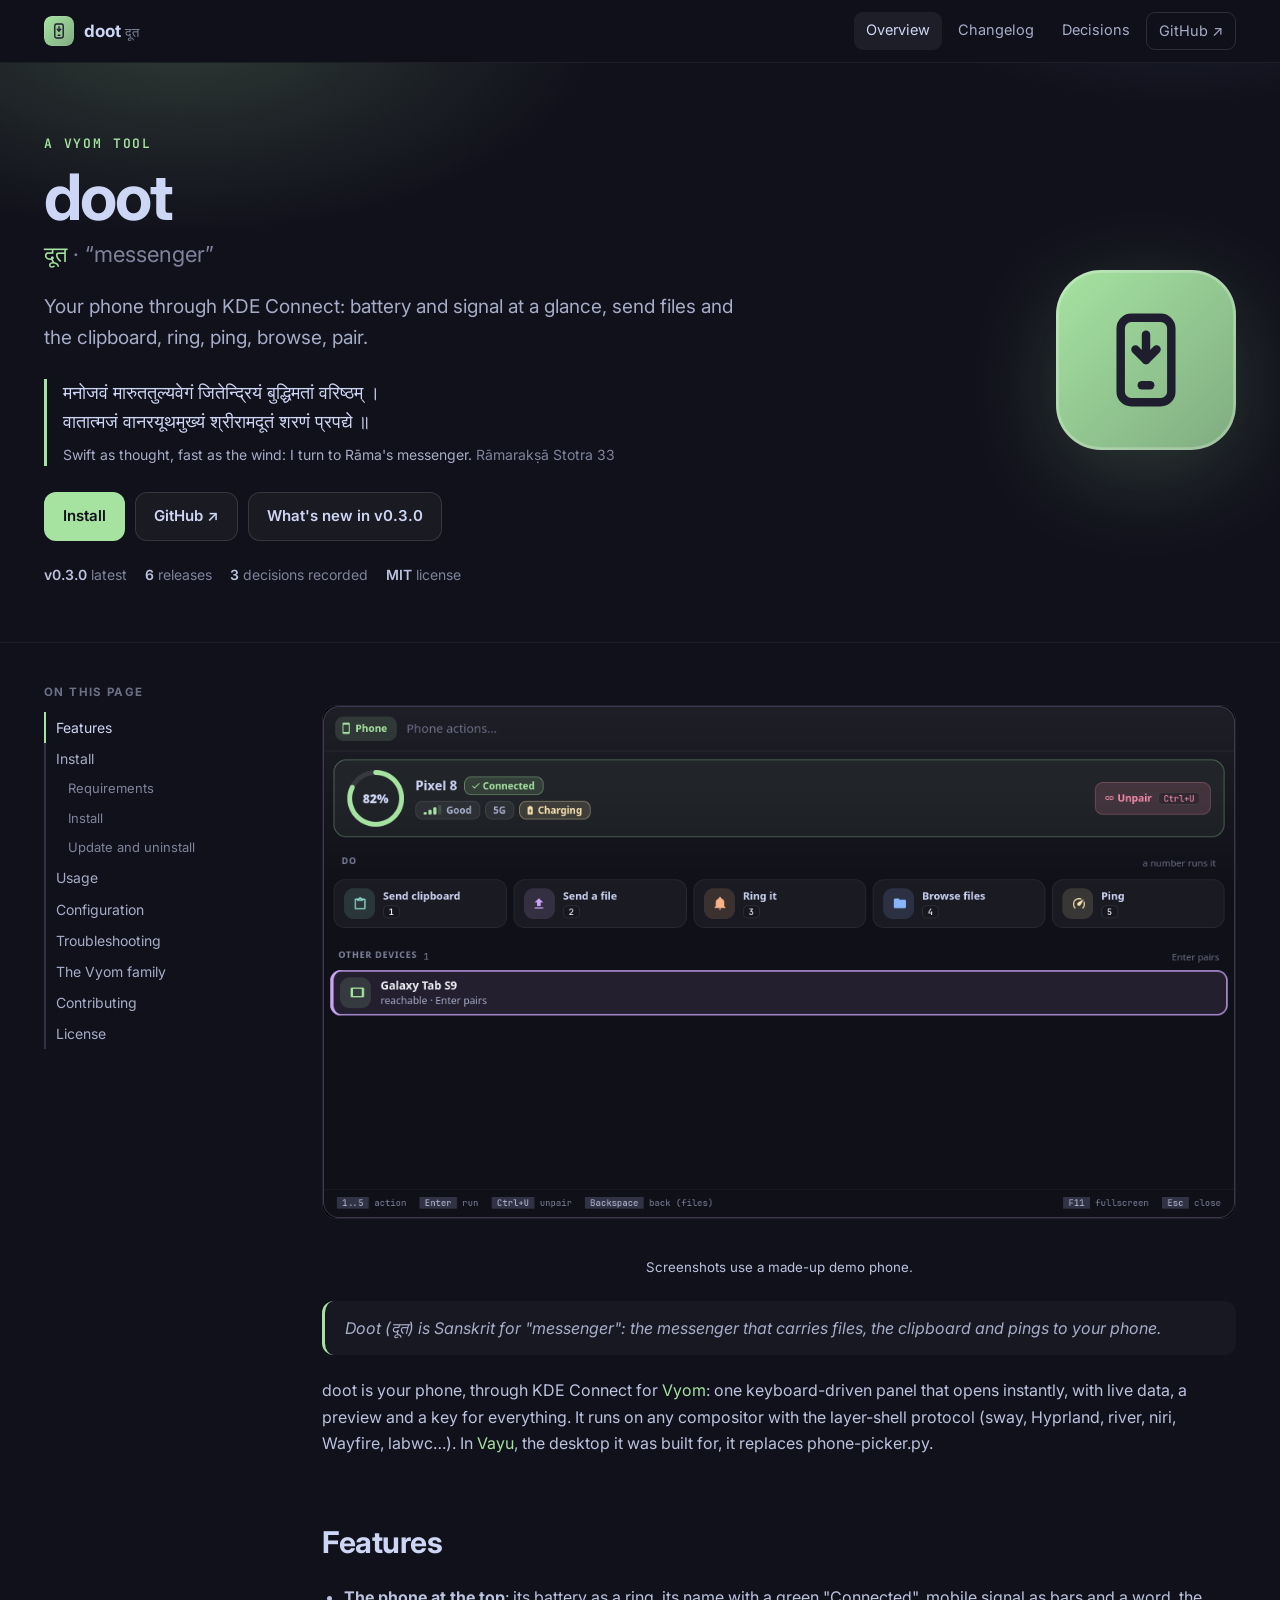
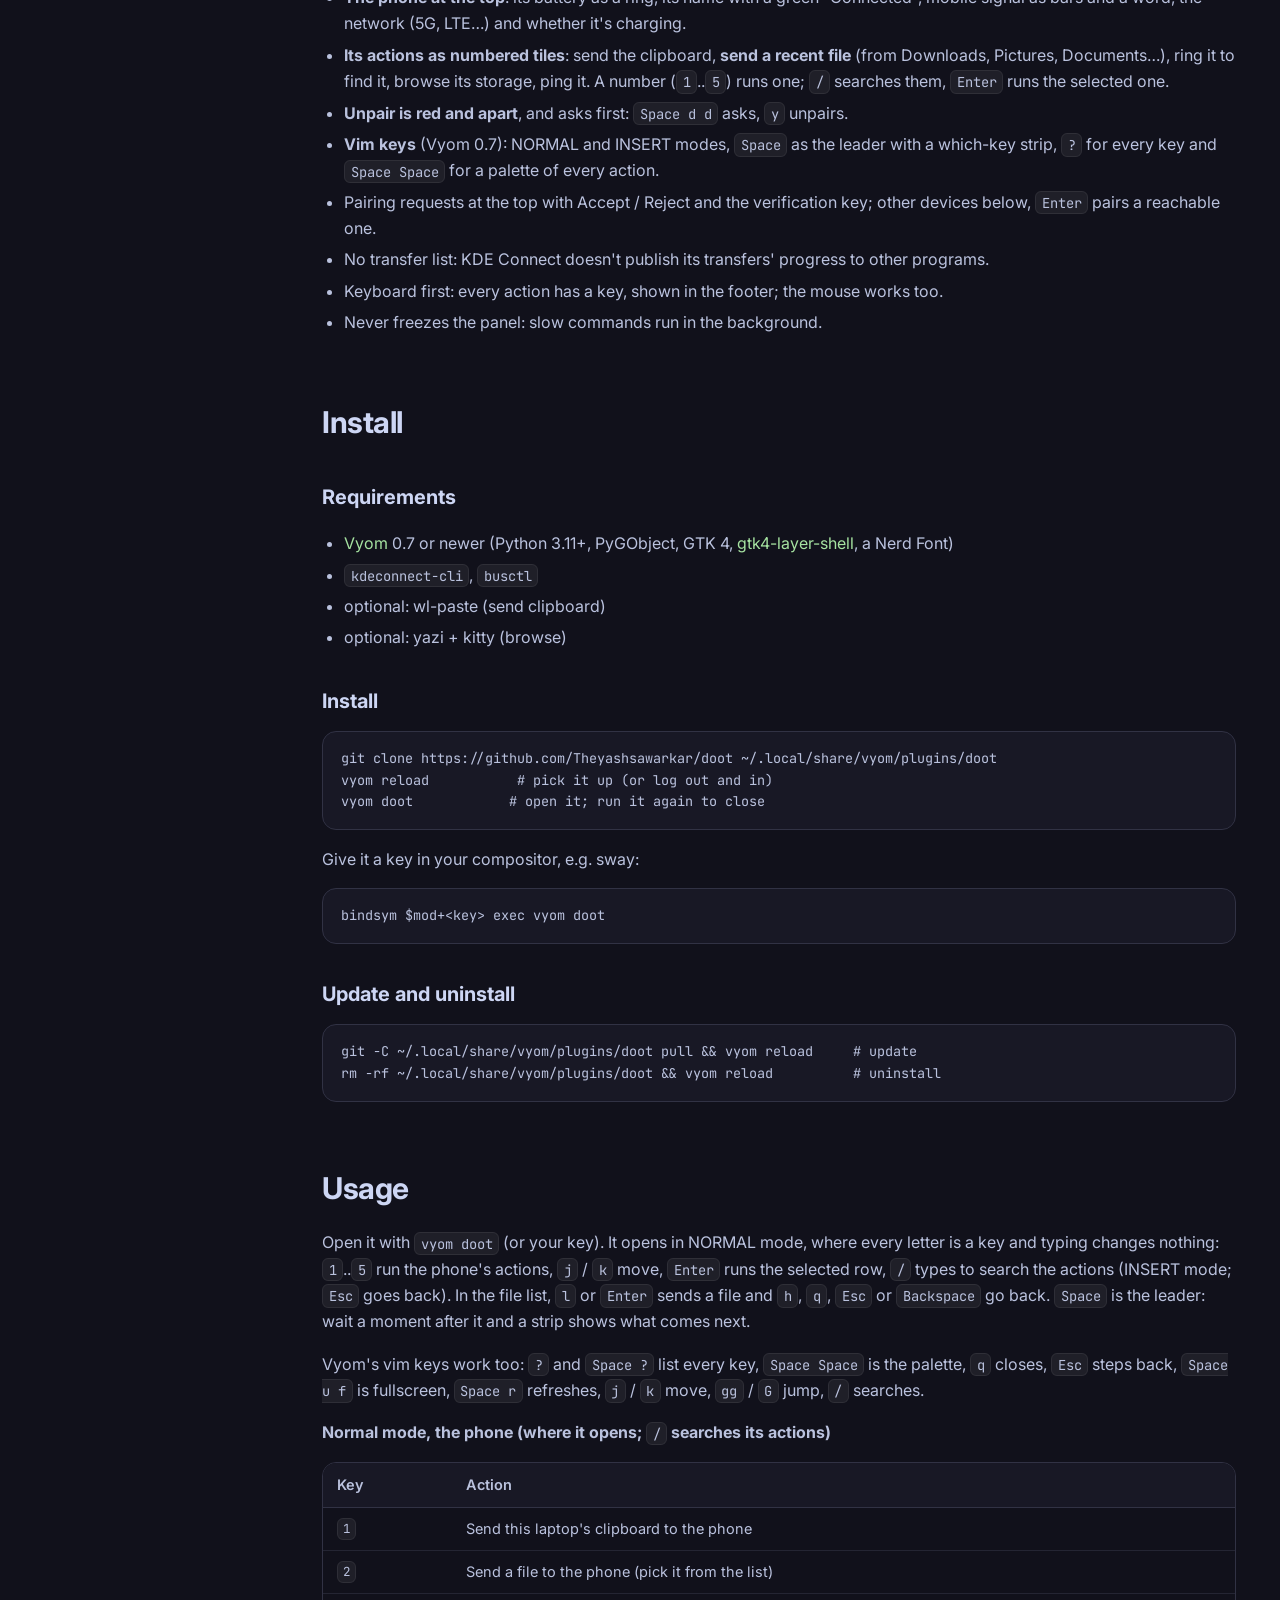
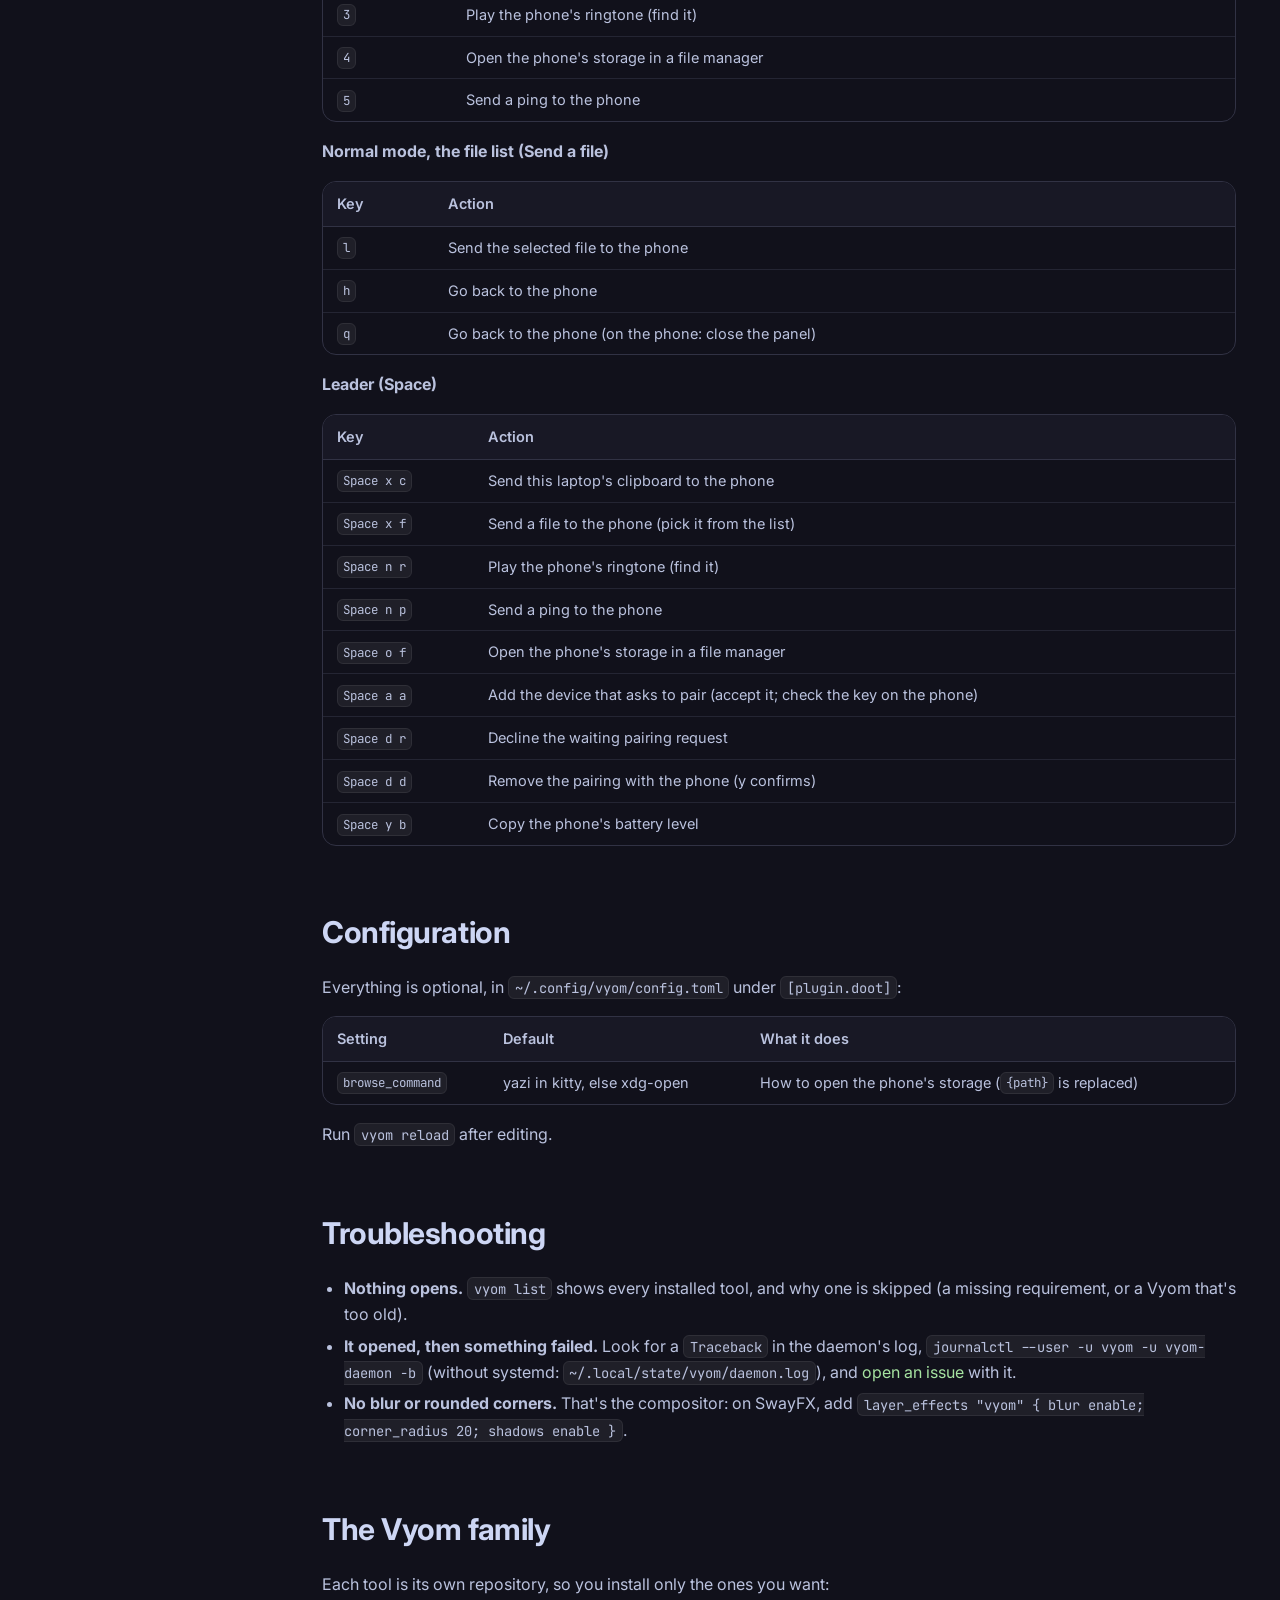
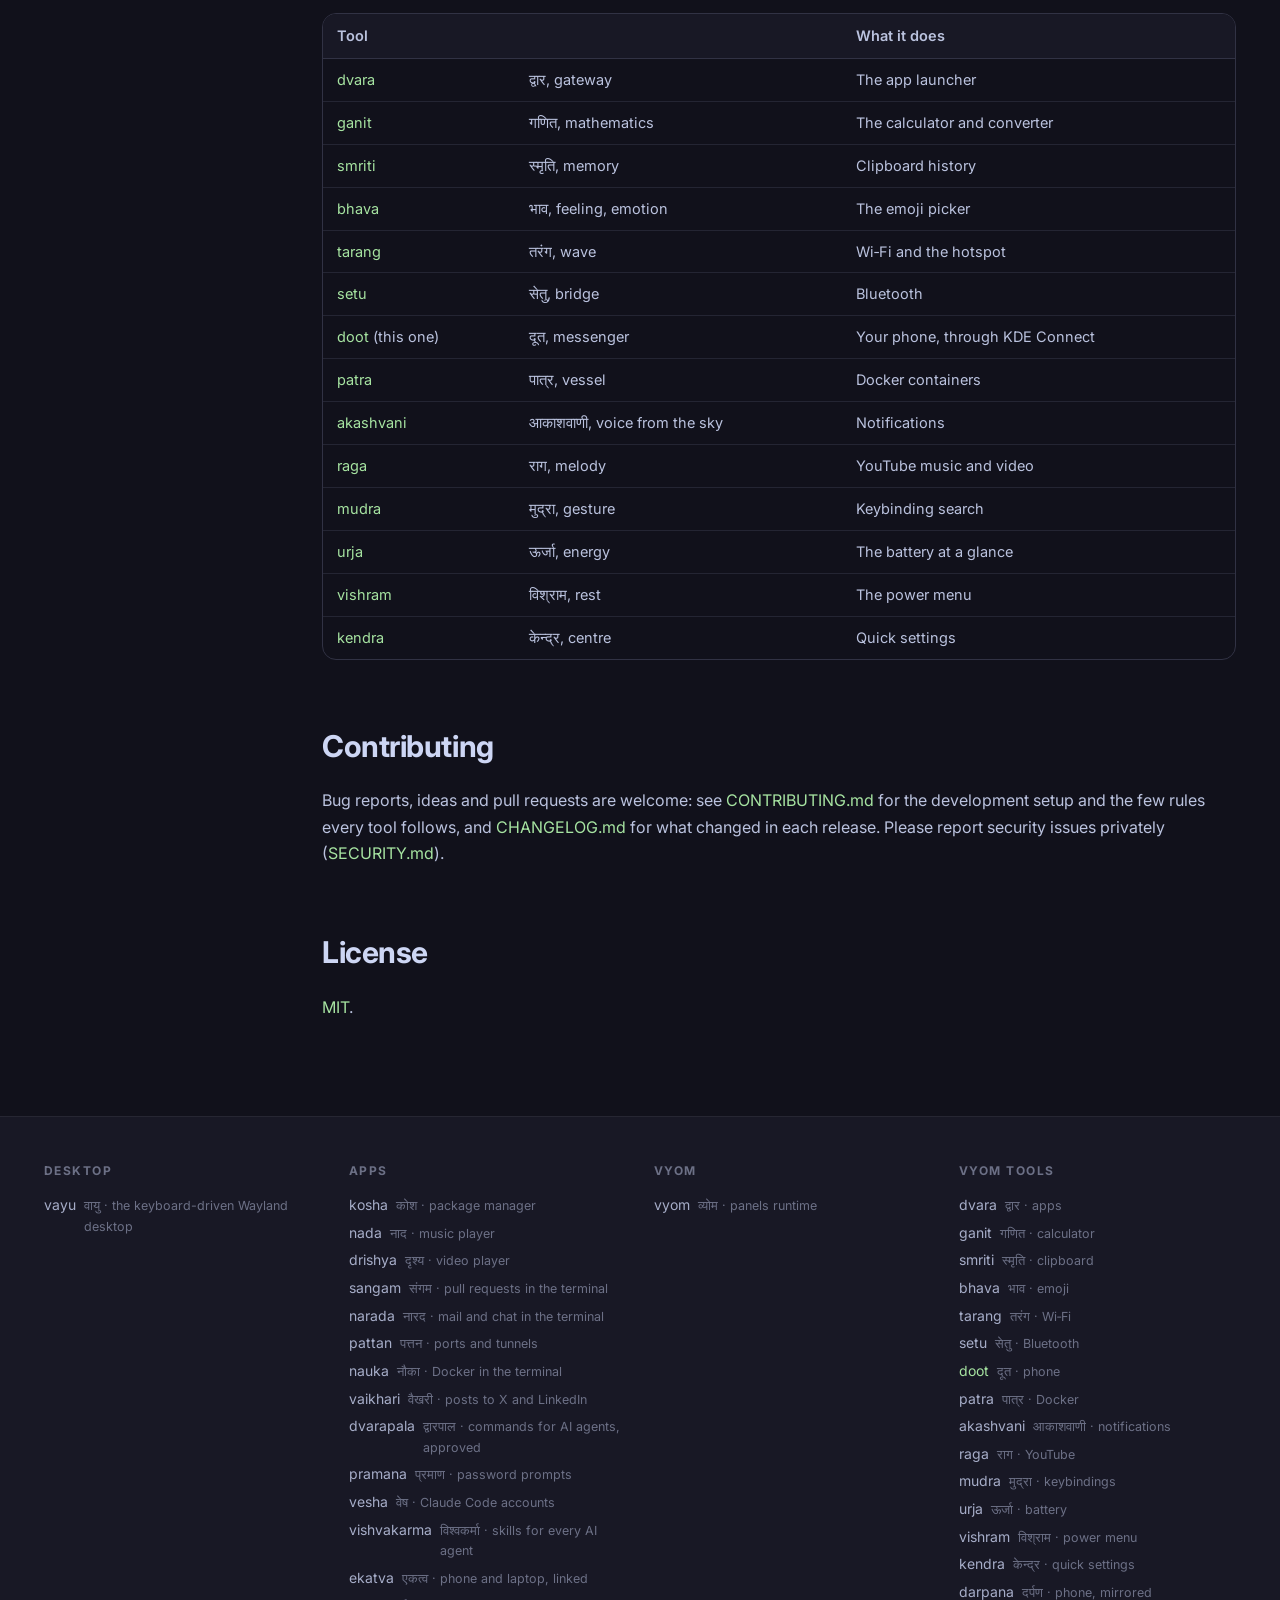
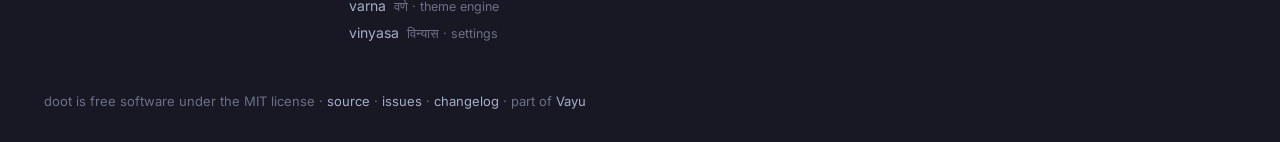
==== commit 264dc724: "Website: Darpaṇa joins the family list Co-Authored-By: Claude Opus 5.5 <noreply@anthropic.com>" ====
--- a/docs/index.html
+++ b/docs/index.html
@@ -75,7 +75,7 @@
 <h2 id="license"><a class="anchor" href="#license">#</a>License</h2>
 <p><a href="https://github.com/Theyashsawarkar/doot/blob/main/LICENSE">MIT</a>.</p>
 </article></div>
-<footer><div class="in"><div><h4>Desktop</h4><a href="https://theyashsawarkar.github.io/vayu/" class="">vayu <span>वायु · the keyboard-driven Wayland desktop</span></a></div><div><h4>Apps</h4><a href="https://theyashsawarkar.github.io/kosha/" class="">kosha <span>कोश · package manager</span></a><a href="https://theyashsawarkar.github.io/nada/" class="">nada <span>नाद · music player</span></a><a href="https://theyashsawarkar.github.io/drishya/" class="">drishya <span>दृश्य · video player</span></a><a href="https://theyashsawarkar.github.io/sangam/" class="">sangam <span>संगम · pull requests in the terminal</span></a><a href="https://theyashsawarkar.github.io/narada/" class="">narada <span>नारद · mail and chat in the terminal</span></a><a href="https://theyashsawarkar.github.io/pattan/" class="">pattan <span>पत्तन · ports and tunnels</span></a><a href="https://theyashsawarkar.github.io/nauka/" class="">nauka <span>नौका · Docker in the terminal</span></a><a href="https://theyashsawarkar.github.io/vaikhari/" class="">vaikhari <span>वैखरी · posts to X and LinkedIn</span></a><a href="https://theyashsawarkar.github.io/dvarapala/" class="">dvarapala <span>द्वारपाल · commands for AI agents, approved</span></a><a href="https://theyashsawarkar.github.io/pramana/" class="">pramana <span>प्रमाण · password prompts</span></a><a href="https://theyashsawarkar.github.io/vesha/" class="">vesha <span>वेष · Claude Code accounts</span></a><a href="https://theyashsawarkar.github.io/vishvakarma/" class="">vishvakarma <span>विश्वकर्मा · skills for every AI agent</span></a><a href="https://theyashsawarkar.github.io/ekatva/" class="">ekatva <span>एकत्व · phone and laptop, linked</span></a><a href="https://theyashsawarkar.github.io/varna/" class="">varna <span>वर्ण · theme engine</span></a><a href="https://theyashsawarkar.github.io/vinyasa/" class="">vinyasa <span>विन्यास · settings</span></a></div><div><h4>Vyom</h4><a href="https://theyashsawarkar.github.io/vyom/" class="">vyom <span>व्योम · panels runtime</span></a></div><div><h4>Vyom tools</h4><a href="https://theyashsawarkar.github.io/dvara/" class="">dvara <span>द्वार · apps</span></a><a href="https://theyashsawarkar.github.io/ganit/" class="">ganit <span>गणित · calculator</span></a><a href="https://theyashsawarkar.github.io/smriti/" class="">smriti <span>स्मृति · clipboard</span></a><a href="https://theyashsawarkar.github.io/bhava/" class="">bhava <span>भाव · emoji</span></a><a href="https://theyashsawarkar.github.io/tarang/" class="">tarang <span>तरंग · Wi‑Fi</span></a><a href="https://theyashsawarkar.github.io/setu/" class="">setu <span>सेतु · Bluetooth</span></a><a href="https://theyashsawarkar.github.io/doot/" class="me">doot <span>दूत · phone</span></a><a href="https://theyashsawarkar.github.io/patra/" class="">patra <span>पात्र · Docker</span></a><a href="https://theyashsawarkar.github.io/akashvani/" class="">akashvani <span>आकाशवाणी · notifications</span></a><a href="https://theyashsawarkar.github.io/raga/" class="">raga <span>राग · YouTube</span></a><a href="https://theyashsawarkar.github.io/mudra/" class="">mudra <span>मुद्रा · keybindings</span></a><a href="https://theyashsawarkar.github.io/urja/" class="">urja <span>ऊर्जा · battery</span></a><a href="https://theyashsawarkar.github.io/vishram/" class="">vishram <span>विश्राम · power menu</span></a><a href="https://theyashsawarkar.github.io/kendra/" class="">kendra <span>केन्द्र · quick settings</span></a></div></div>
+<footer><div class="in"><div><h4>Desktop</h4><a href="https://theyashsawarkar.github.io/vayu/" class="">vayu <span>वायु · the keyboard-driven Wayland desktop</span></a></div><div><h4>Apps</h4><a href="https://theyashsawarkar.github.io/kosha/" class="">kosha <span>कोश · package manager</span></a><a href="https://theyashsawarkar.github.io/nada/" class="">nada <span>नाद · music player</span></a><a href="https://theyashsawarkar.github.io/drishya/" class="">drishya <span>दृश्य · video player</span></a><a href="https://theyashsawarkar.github.io/sangam/" class="">sangam <span>संगम · pull requests in the terminal</span></a><a href="https://theyashsawarkar.github.io/narada/" class="">narada <span>नारद · mail and chat in the terminal</span></a><a href="https://theyashsawarkar.github.io/pattan/" class="">pattan <span>पत्तन · ports and tunnels</span></a><a href="https://theyashsawarkar.github.io/nauka/" class="">nauka <span>नौका · Docker in the terminal</span></a><a href="https://theyashsawarkar.github.io/vaikhari/" class="">vaikhari <span>वैखरी · posts to X and LinkedIn</span></a><a href="https://theyashsawarkar.github.io/dvarapala/" class="">dvarapala <span>द्वारपाल · commands for AI agents, approved</span></a><a href="https://theyashsawarkar.github.io/pramana/" class="">pramana <span>प्रमाण · password prompts</span></a><a href="https://theyashsawarkar.github.io/vesha/" class="">vesha <span>वेष · Claude Code accounts</span></a><a href="https://theyashsawarkar.github.io/vishvakarma/" class="">vishvakarma <span>विश्वकर्मा · skills for every AI agent</span></a><a href="https://theyashsawarkar.github.io/ekatva/" class="">ekatva <span>एकत्व · phone and laptop, linked</span></a><a href="https://theyashsawarkar.github.io/varna/" class="">varna <span>वर्ण · theme engine</span></a><a href="https://theyashsawarkar.github.io/vinyasa/" class="">vinyasa <span>विन्यास · settings</span></a></div><div><h4>Vyom</h4><a href="https://theyashsawarkar.github.io/vyom/" class="">vyom <span>व्योम · panels runtime</span></a></div><div><h4>Vyom tools</h4><a href="https://theyashsawarkar.github.io/dvara/" class="">dvara <span>द्वार · apps</span></a><a href="https://theyashsawarkar.github.io/ganit/" class="">ganit <span>गणित · calculator</span></a><a href="https://theyashsawarkar.github.io/smriti/" class="">smriti <span>स्मृति · clipboard</span></a><a href="https://theyashsawarkar.github.io/bhava/" class="">bhava <span>भाव · emoji</span></a><a href="https://theyashsawarkar.github.io/tarang/" class="">tarang <span>तरंग · Wi‑Fi</span></a><a href="https://theyashsawarkar.github.io/setu/" class="">setu <span>सेतु · Bluetooth</span></a><a href="https://theyashsawarkar.github.io/doot/" class="me">doot <span>दूत · phone</span></a><a href="https://theyashsawarkar.github.io/patra/" class="">patra <span>पात्र · Docker</span></a><a href="https://theyashsawarkar.github.io/akashvani/" class="">akashvani <span>आकाशवाणी · notifications</span></a><a href="https://theyashsawarkar.github.io/raga/" class="">raga <span>राग · YouTube</span></a><a href="https://theyashsawarkar.github.io/mudra/" class="">mudra <span>मुद्रा · keybindings</span></a><a href="https://theyashsawarkar.github.io/urja/" class="">urja <span>ऊर्जा · battery</span></a><a href="https://theyashsawarkar.github.io/vishram/" class="">vishram <span>विश्राम · power menu</span></a><a href="https://theyashsawarkar.github.io/kendra/" class="">kendra <span>केन्द्र · quick settings</span></a><a href="https://theyashsawarkar.github.io/darpana/" class="">darpana <span>दर्पण · phone, mirrored</span></a></div></div>
 <div class="bottom">doot is free software under the MIT license · <a href="https://github.com/Theyashsawarkar/doot">source</a> · <a href="https://github.com/Theyashsawarkar/doot/issues">issues</a> · <a href="changelog.html">changelog</a> · part of <a href="https://theyashsawarkar.github.io/vayu/">Vayu</a></div></footer>
 <script>
 document.querySelectorAll('pre.code').forEach(p=>{const b=document.createElement('button');b.className='copy';b.textContent='Copy';
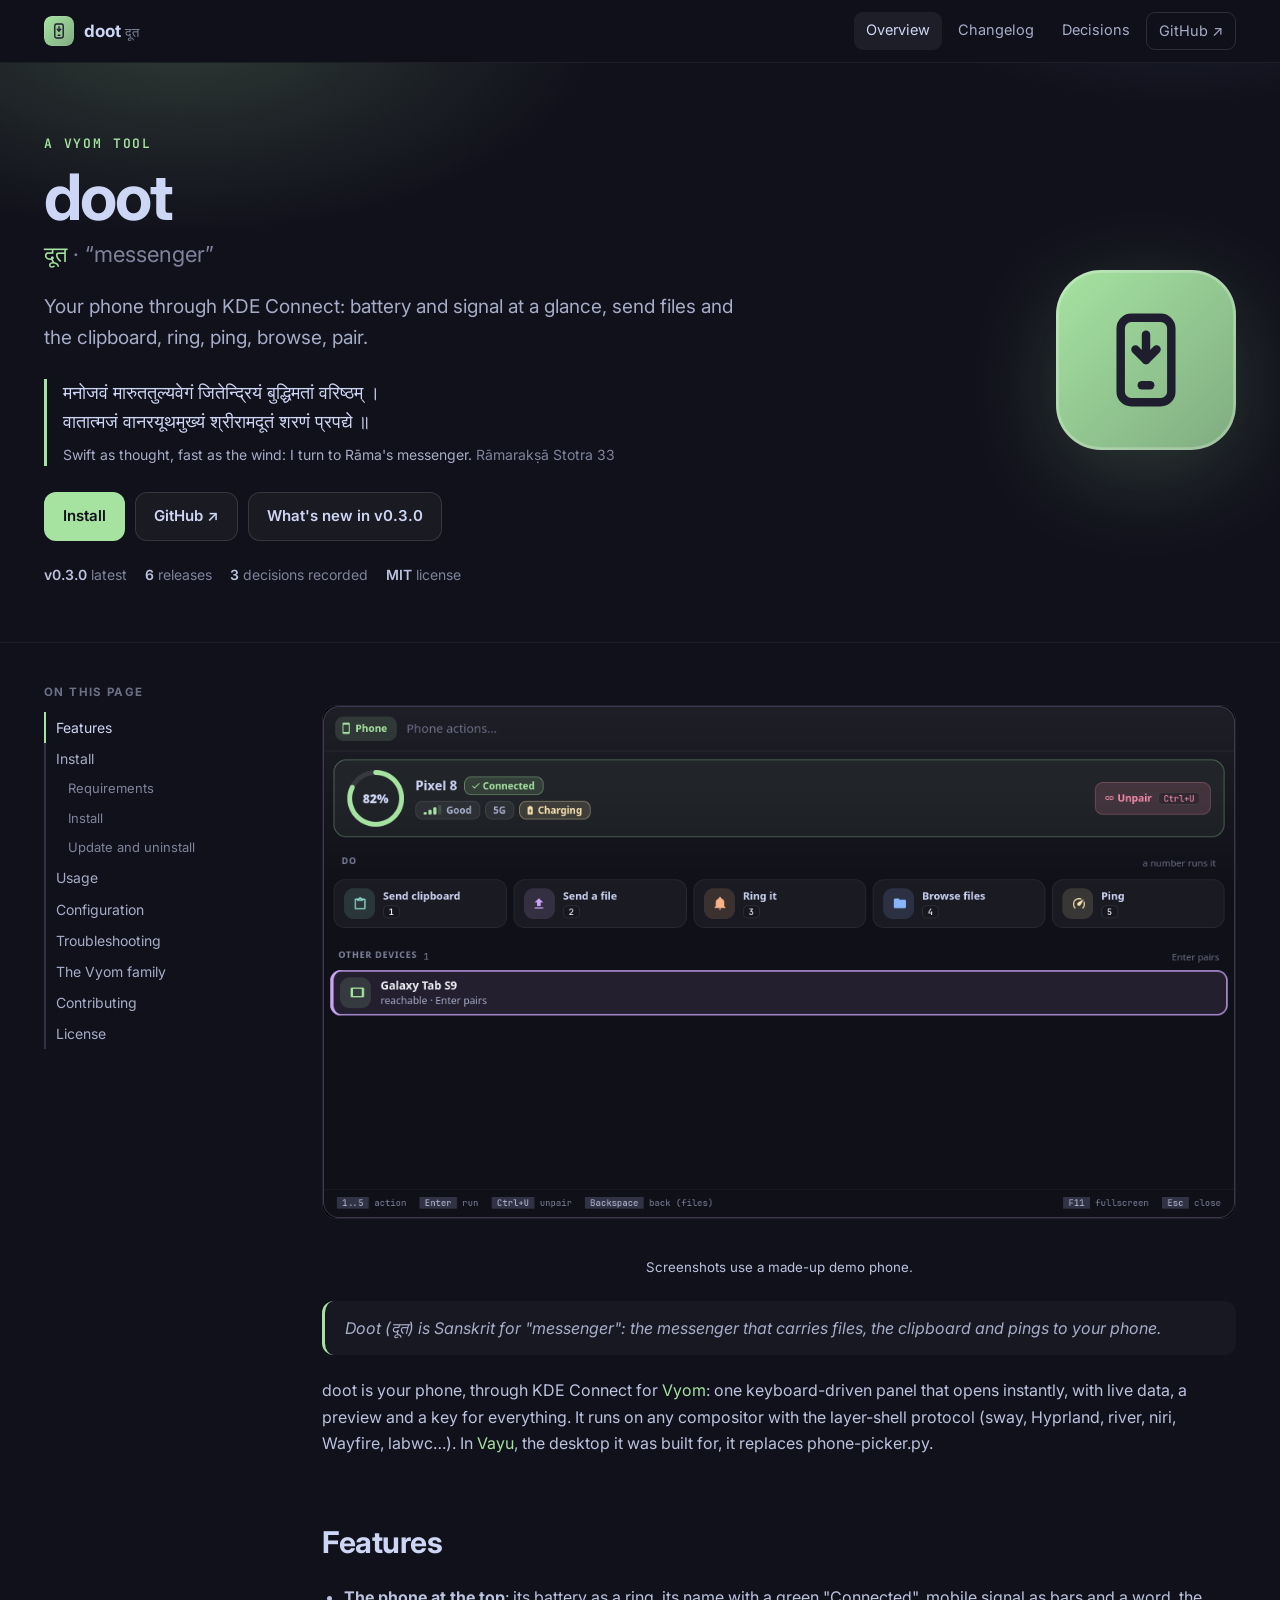
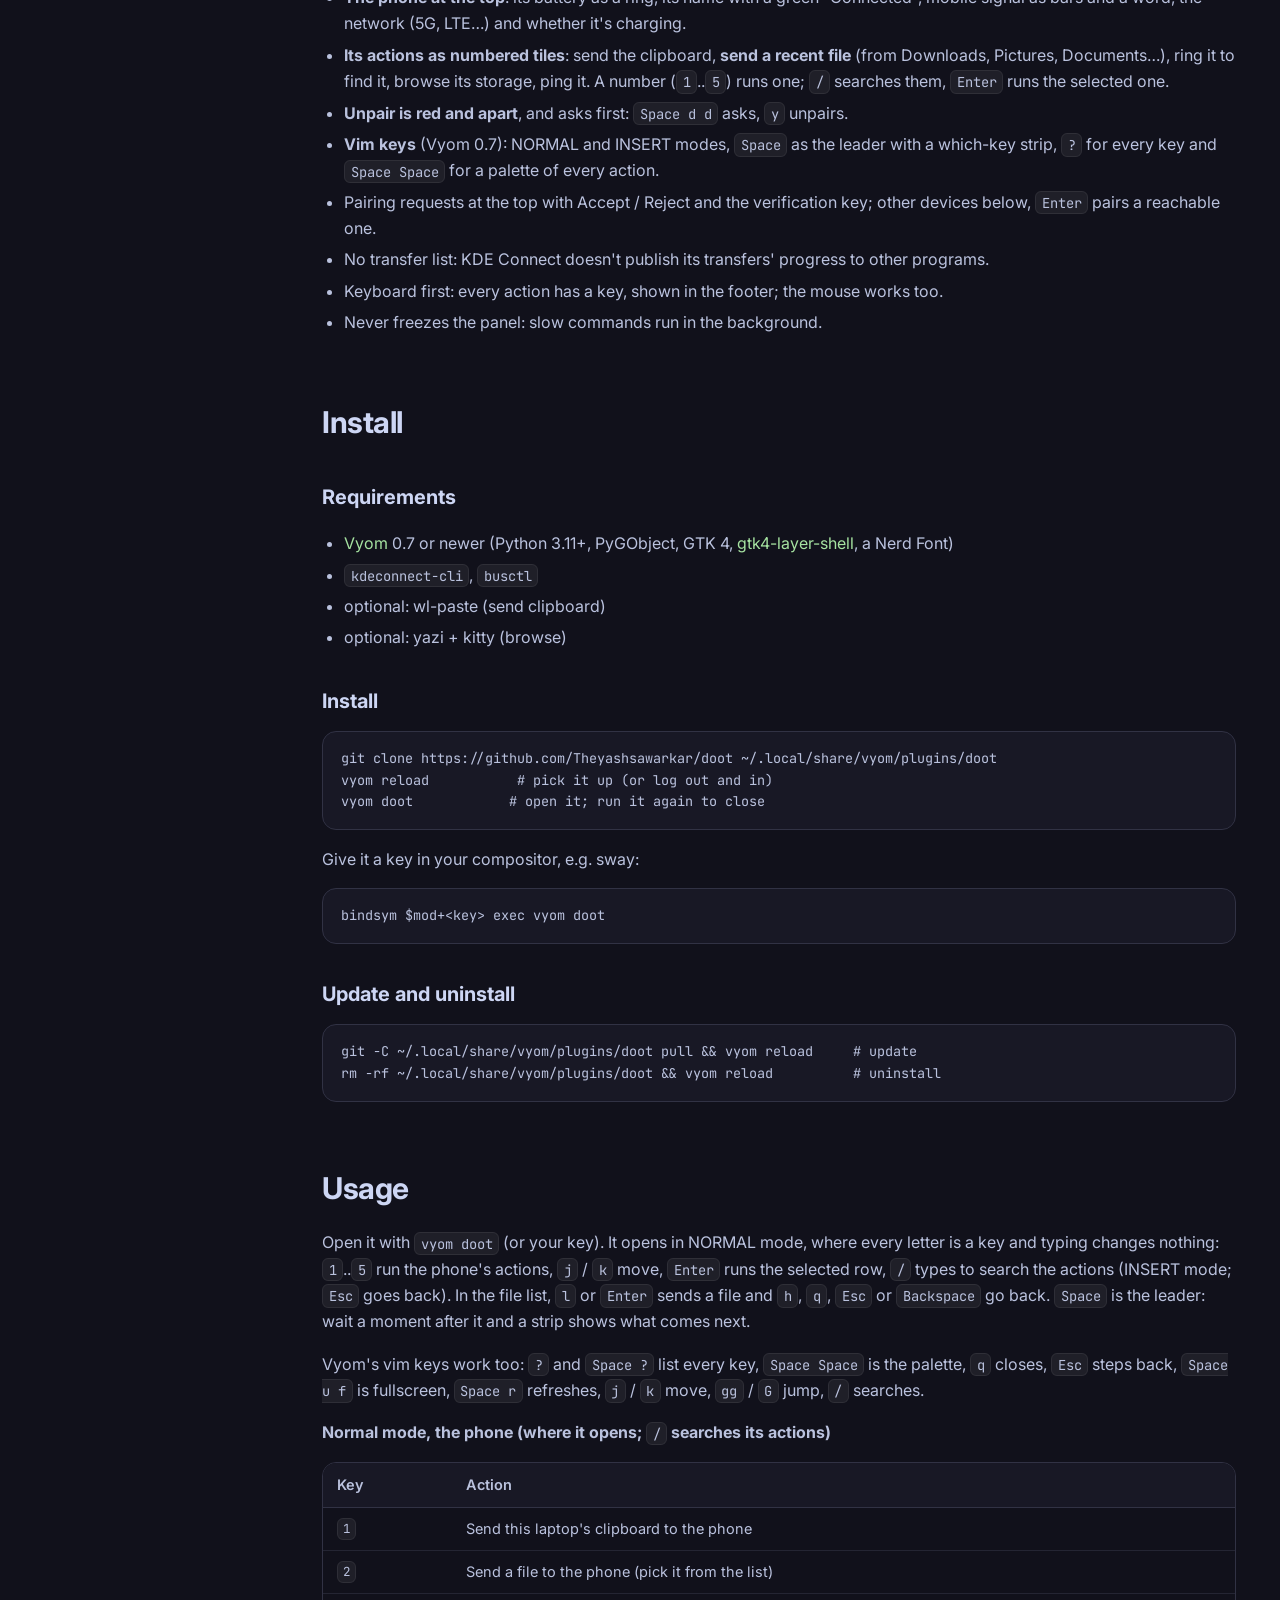
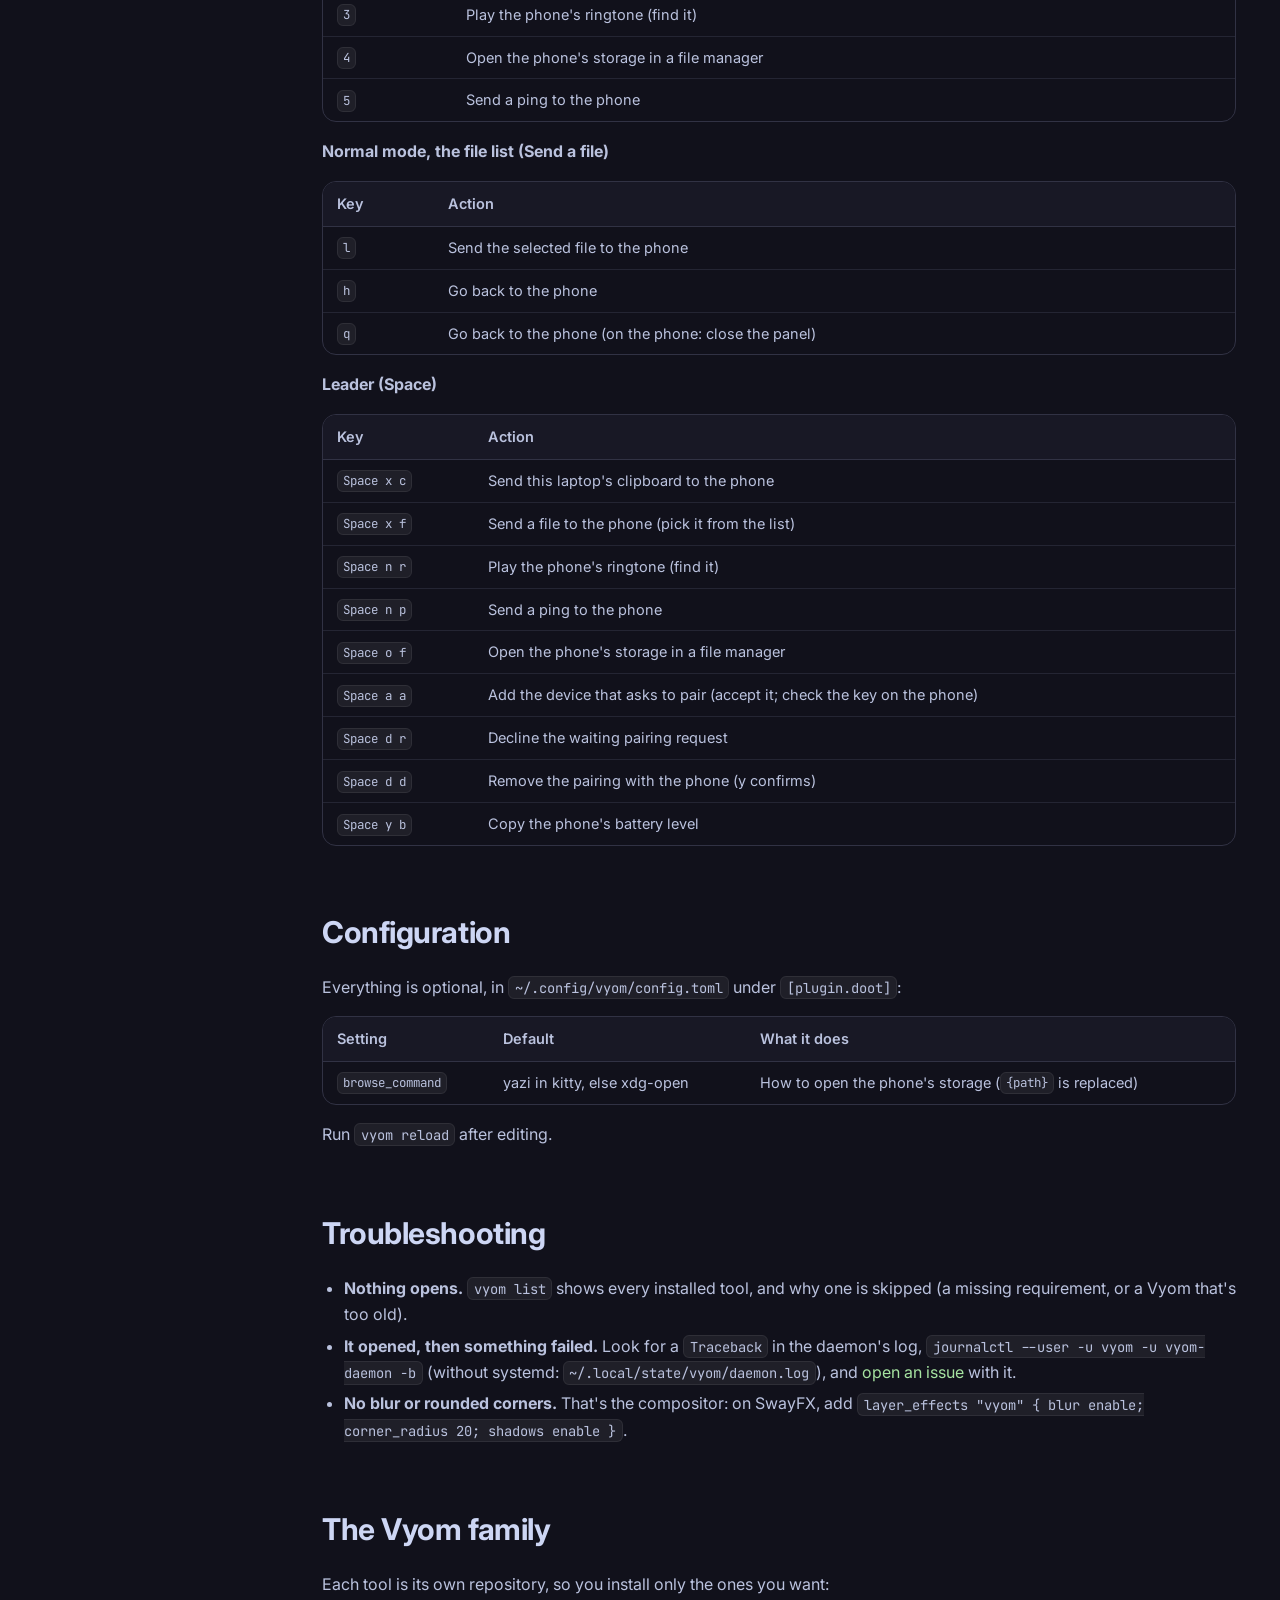
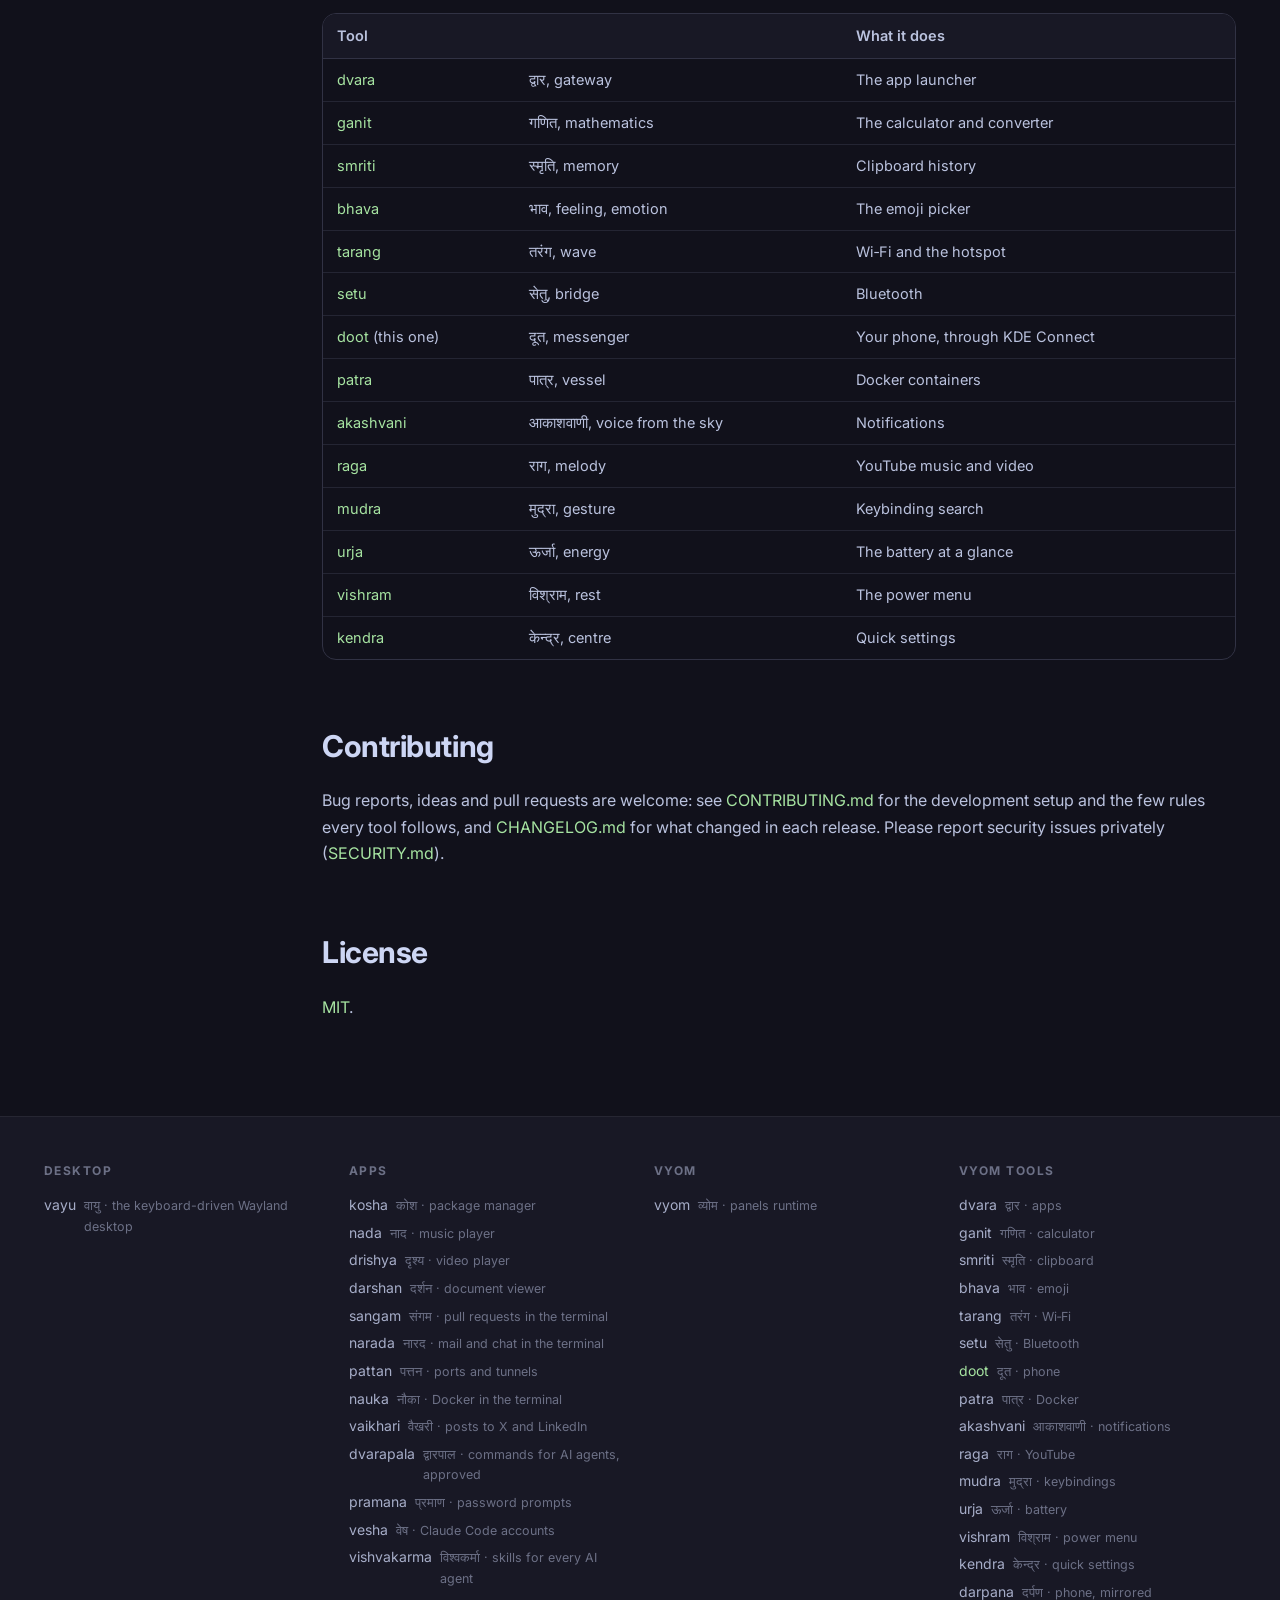
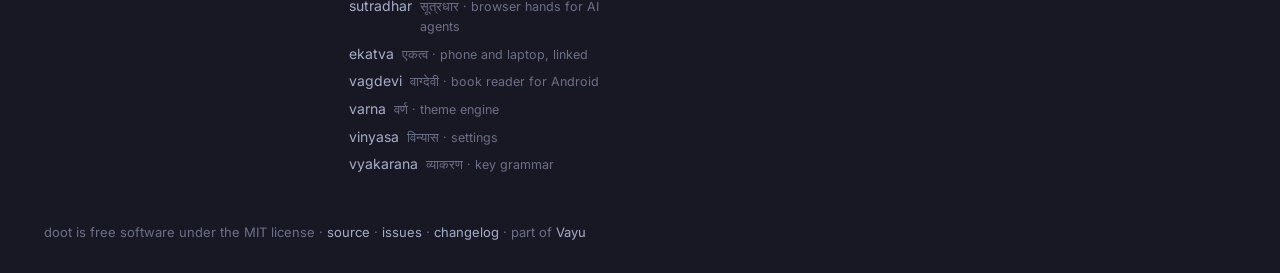
==== commit b91e7801: "The website moves to doot.theyashsawarkar.dev Every Vayu tool's site now has its own address on they" ====
--- a/docs/index.html
+++ b/docs/index.html
@@ -75,8 +75,8 @@
 <h2 id="license"><a class="anchor" href="#license">#</a>License</h2>
 <p><a href="https://github.com/Theyashsawarkar/doot/blob/main/LICENSE">MIT</a>.</p>
 </article></div>
-<footer><div class="in"><div><h4>Desktop</h4><a href="https://theyashsawarkar.github.io/vayu/" class="">vayu <span>वायु · the keyboard-driven Wayland desktop</span></a></div><div><h4>Apps</h4><a href="https://theyashsawarkar.github.io/kosha/" class="">kosha <span>कोश · package manager</span></a><a href="https://theyashsawarkar.github.io/nada/" class="">nada <span>नाद · music player</span></a><a href="https://theyashsawarkar.github.io/drishya/" class="">drishya <span>दृश्य · video player</span></a><a href="https://theyashsawarkar.github.io/sangam/" class="">sangam <span>संगम · pull requests in the terminal</span></a><a href="https://theyashsawarkar.github.io/narada/" class="">narada <span>नारद · mail and chat in the terminal</span></a><a href="https://theyashsawarkar.github.io/pattan/" class="">pattan <span>पत्तन · ports and tunnels</span></a><a href="https://theyashsawarkar.github.io/nauka/" class="">nauka <span>नौका · Docker in the terminal</span></a><a href="https://theyashsawarkar.github.io/vaikhari/" class="">vaikhari <span>वैखरी · posts to X and LinkedIn</span></a><a href="https://theyashsawarkar.github.io/dvarapala/" class="">dvarapala <span>द्वारपाल · commands for AI agents, approved</span></a><a href="https://theyashsawarkar.github.io/pramana/" class="">pramana <span>प्रमाण · password prompts</span></a><a href="https://theyashsawarkar.github.io/vesha/" class="">vesha <span>वेष · Claude Code accounts</span></a><a href="https://theyashsawarkar.github.io/vishvakarma/" class="">vishvakarma <span>विश्वकर्मा · skills for every AI agent</span></a><a href="https://theyashsawarkar.github.io/ekatva/" class="">ekatva <span>एकत्व · phone and laptop, linked</span></a><a href="https://theyashsawarkar.github.io/varna/" class="">varna <span>वर्ण · theme engine</span></a><a href="https://theyashsawarkar.github.io/vinyasa/" class="">vinyasa <span>विन्यास · settings</span></a></div><div><h4>Vyom</h4><a href="https://theyashsawarkar.github.io/vyom/" class="">vyom <span>व्योम · panels runtime</span></a></div><div><h4>Vyom tools</h4><a href="https://theyashsawarkar.github.io/dvara/" class="">dvara <span>द्वार · apps</span></a><a href="https://theyashsawarkar.github.io/ganit/" class="">ganit <span>गणित · calculator</span></a><a href="https://theyashsawarkar.github.io/smriti/" class="">smriti <span>स्मृति · clipboard</span></a><a href="https://theyashsawarkar.github.io/bhava/" class="">bhava <span>भाव · emoji</span></a><a href="https://theyashsawarkar.github.io/tarang/" class="">tarang <span>तरंग · Wi‑Fi</span></a><a href="https://theyashsawarkar.github.io/setu/" class="">setu <span>सेतु · Bluetooth</span></a><a href="https://theyashsawarkar.github.io/doot/" class="me">doot <span>दूत · phone</span></a><a href="https://theyashsawarkar.github.io/patra/" class="">patra <span>पात्र · Docker</span></a><a href="https://theyashsawarkar.github.io/akashvani/" class="">akashvani <span>आकाशवाणी · notifications</span></a><a href="https://theyashsawarkar.github.io/raga/" class="">raga <span>राग · YouTube</span></a><a href="https://theyashsawarkar.github.io/mudra/" class="">mudra <span>मुद्रा · keybindings</span></a><a href="https://theyashsawarkar.github.io/urja/" class="">urja <span>ऊर्जा · battery</span></a><a href="https://theyashsawarkar.github.io/vishram/" class="">vishram <span>विश्राम · power menu</span></a><a href="https://theyashsawarkar.github.io/kendra/" class="">kendra <span>केन्द्र · quick settings</span></a><a href="https://theyashsawarkar.github.io/darpana/" class="">darpana <span>दर्पण · phone, mirrored</span></a></div></div>
-<div class="bottom">doot is free software under the MIT license · <a href="https://github.com/Theyashsawarkar/doot">source</a> · <a href="https://github.com/Theyashsawarkar/doot/issues">issues</a> · <a href="changelog.html">changelog</a> · part of <a href="https://theyashsawarkar.github.io/vayu/">Vayu</a></div></footer>
+<footer><div class="in"><div><h4>Desktop</h4><a href="https://vayu.theyashsawarkar.dev/" class="">vayu <span>वायु · the keyboard-driven Wayland desktop</span></a></div><div><h4>Apps</h4><a href="https://kosha.theyashsawarkar.dev/" class="">kosha <span>कोश · package manager</span></a><a href="https://nada.theyashsawarkar.dev/" class="">nada <span>नाद · music player</span></a><a href="https://drishya.theyashsawarkar.dev/" class="">drishya <span>दृश्य · video player</span></a><a href="https://darshan.theyashsawarkar.dev/" class="">darshan <span>दर्शन · document viewer</span></a><a href="https://sangam.theyashsawarkar.dev/" class="">sangam <span>संगम · pull requests in the terminal</span></a><a href="https://narada.theyashsawarkar.dev/" class="">narada <span>नारद · mail and chat in the terminal</span></a><a href="https://pattan.theyashsawarkar.dev/" class="">pattan <span>पत्तन · ports and tunnels</span></a><a href="https://nauka.theyashsawarkar.dev/" class="">nauka <span>नौका · Docker in the terminal</span></a><a href="https://vaikhari.theyashsawarkar.dev/" class="">vaikhari <span>वैखरी · posts to X and LinkedIn</span></a><a href="https://dvarapala.theyashsawarkar.dev/" class="">dvarapala <span>द्वारपाल · commands for AI agents, approved</span></a><a href="https://pramana.theyashsawarkar.dev/" class="">pramana <span>प्रमाण · password prompts</span></a><a href="https://vesha.theyashsawarkar.dev/" class="">vesha <span>वेष · Claude Code accounts</span></a><a href="https://vishvakarma.theyashsawarkar.dev/" class="">vishvakarma <span>विश्वकर्मा · skills for every AI agent</span></a><a href="https://sutradhar.theyashsawarkar.dev/" class="">sutradhar <span>सूत्रधार · browser hands for AI agents</span></a><a href="https://ekatva.theyashsawarkar.dev/" class="">ekatva <span>एकत्व · phone and laptop, linked</span></a><a href="https://vagdevi.theyashsawarkar.dev/" class="">vagdevi <span>वाग्देवी · book reader for Android</span></a><a href="https://varna.theyashsawarkar.dev/" class="">varna <span>वर्ण · theme engine</span></a><a href="https://vinyasa.theyashsawarkar.dev/" class="">vinyasa <span>विन्यास · settings</span></a><a href="https://vyakarana.theyashsawarkar.dev/" class="">vyakarana <span>व्याकरण · key grammar</span></a></div><div><h4>Vyom</h4><a href="https://vyom.theyashsawarkar.dev/" class="">vyom <span>व्योम · panels runtime</span></a></div><div><h4>Vyom tools</h4><a href="https://dvara.theyashsawarkar.dev/" class="">dvara <span>द्वार · apps</span></a><a href="https://ganit.theyashsawarkar.dev/" class="">ganit <span>गणित · calculator</span></a><a href="https://smriti.theyashsawarkar.dev/" class="">smriti <span>स्मृति · clipboard</span></a><a href="https://bhava.theyashsawarkar.dev/" class="">bhava <span>भाव · emoji</span></a><a href="https://tarang.theyashsawarkar.dev/" class="">tarang <span>तरंग · Wi‑Fi</span></a><a href="https://setu.theyashsawarkar.dev/" class="">setu <span>सेतु · Bluetooth</span></a><a href="https://doot.theyashsawarkar.dev/" class="me">doot <span>दूत · phone</span></a><a href="https://patra.theyashsawarkar.dev/" class="">patra <span>पात्र · Docker</span></a><a href="https://akashvani.theyashsawarkar.dev/" class="">akashvani <span>आकाशवाणी · notifications</span></a><a href="https://raga.theyashsawarkar.dev/" class="">raga <span>राग · YouTube</span></a><a href="https://mudra.theyashsawarkar.dev/" class="">mudra <span>मुद्रा · keybindings</span></a><a href="https://urja.theyashsawarkar.dev/" class="">urja <span>ऊर्जा · battery</span></a><a href="https://vishram.theyashsawarkar.dev/" class="">vishram <span>विश्राम · power menu</span></a><a href="https://kendra.theyashsawarkar.dev/" class="">kendra <span>केन्द्र · quick settings</span></a><a href="https://darpana.theyashsawarkar.dev/" class="">darpana <span>दर्पण · phone, mirrored</span></a></div></div>
+<div class="bottom">doot is free software under the MIT license · <a href="https://github.com/Theyashsawarkar/doot">source</a> · <a href="https://github.com/Theyashsawarkar/doot/issues">issues</a> · <a href="changelog.html">changelog</a> · part of <a href="https://vayu.theyashsawarkar.dev/">Vayu</a></div></footer>
 <script>
 document.querySelectorAll('pre.code').forEach(p=>{const b=document.createElement('button');b.className='copy';b.textContent='Copy';
 b.onclick=()=>{navigator.clipboard.writeText(p.innerText.replace(/^Copy/,'')).then(()=>{b.textContent='Copied';setTimeout(()=>b.textContent='Copy',1200)})};p.appendChild(b)});
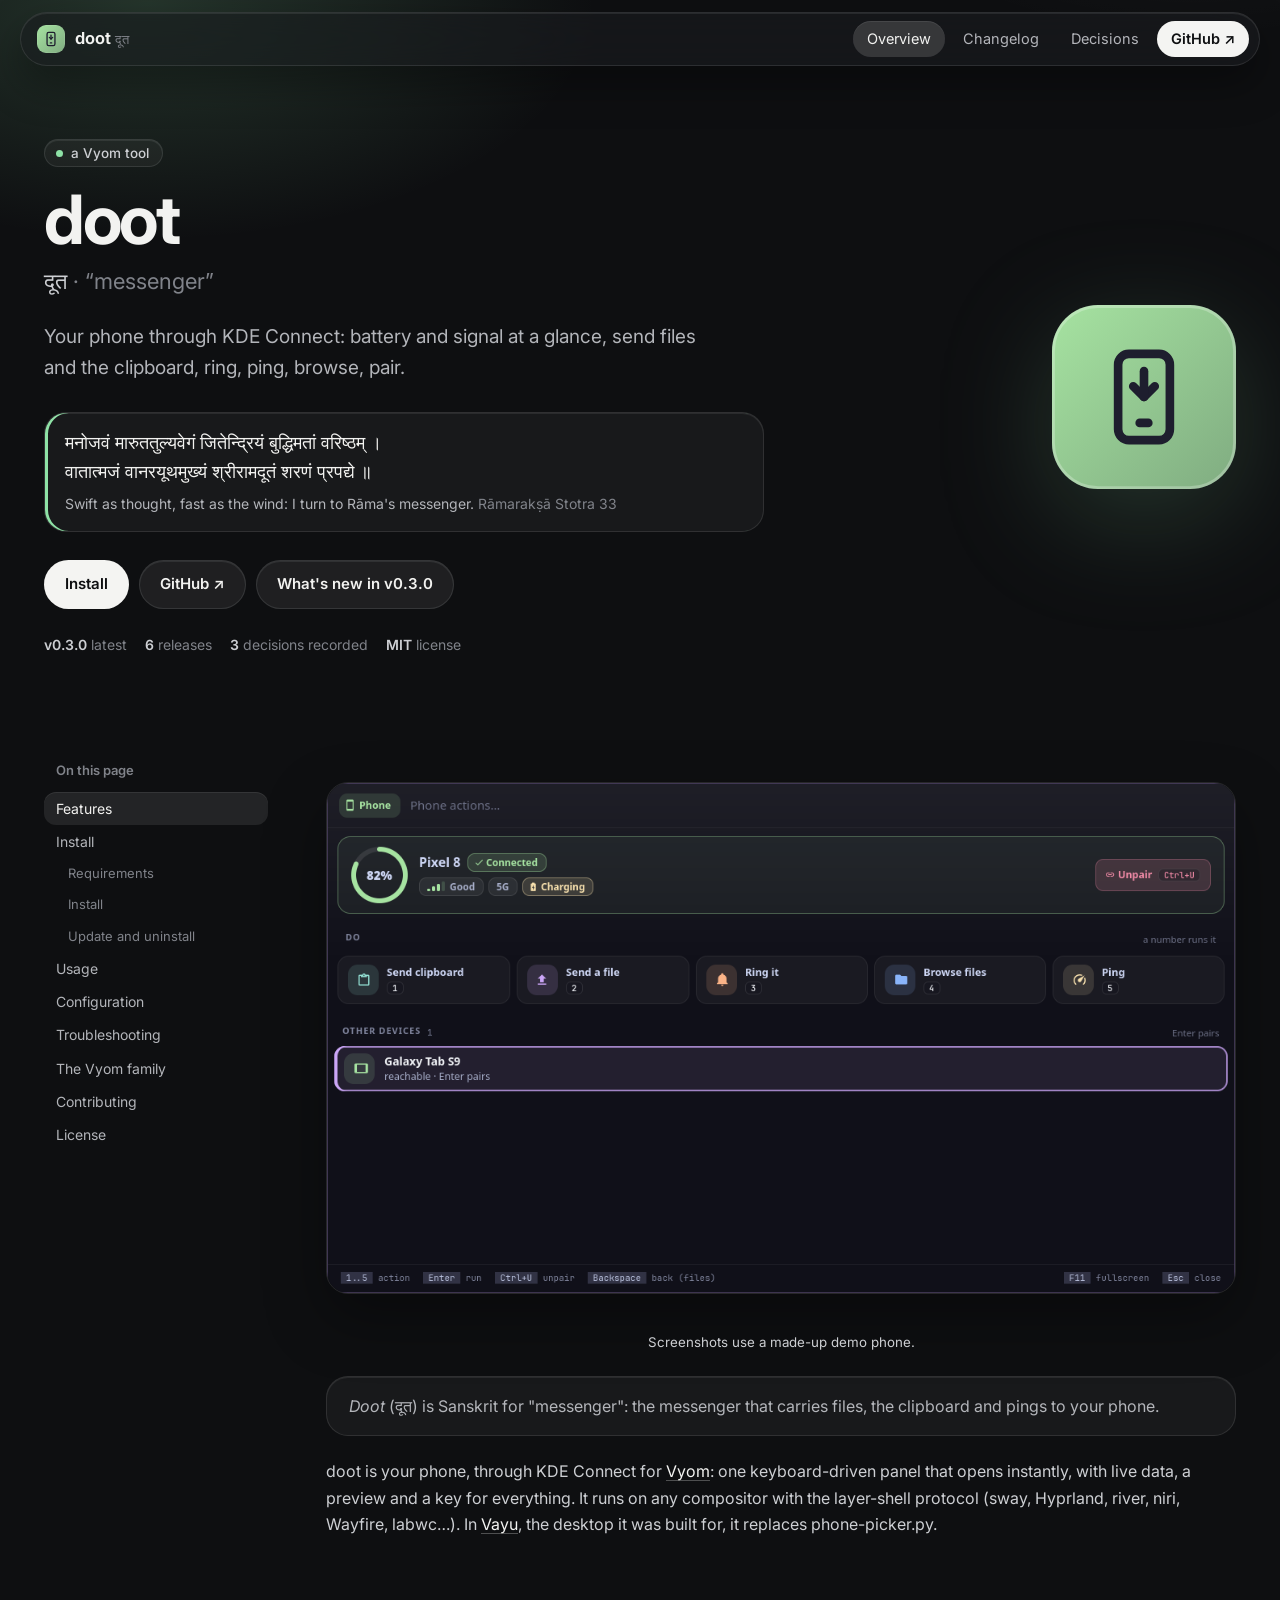
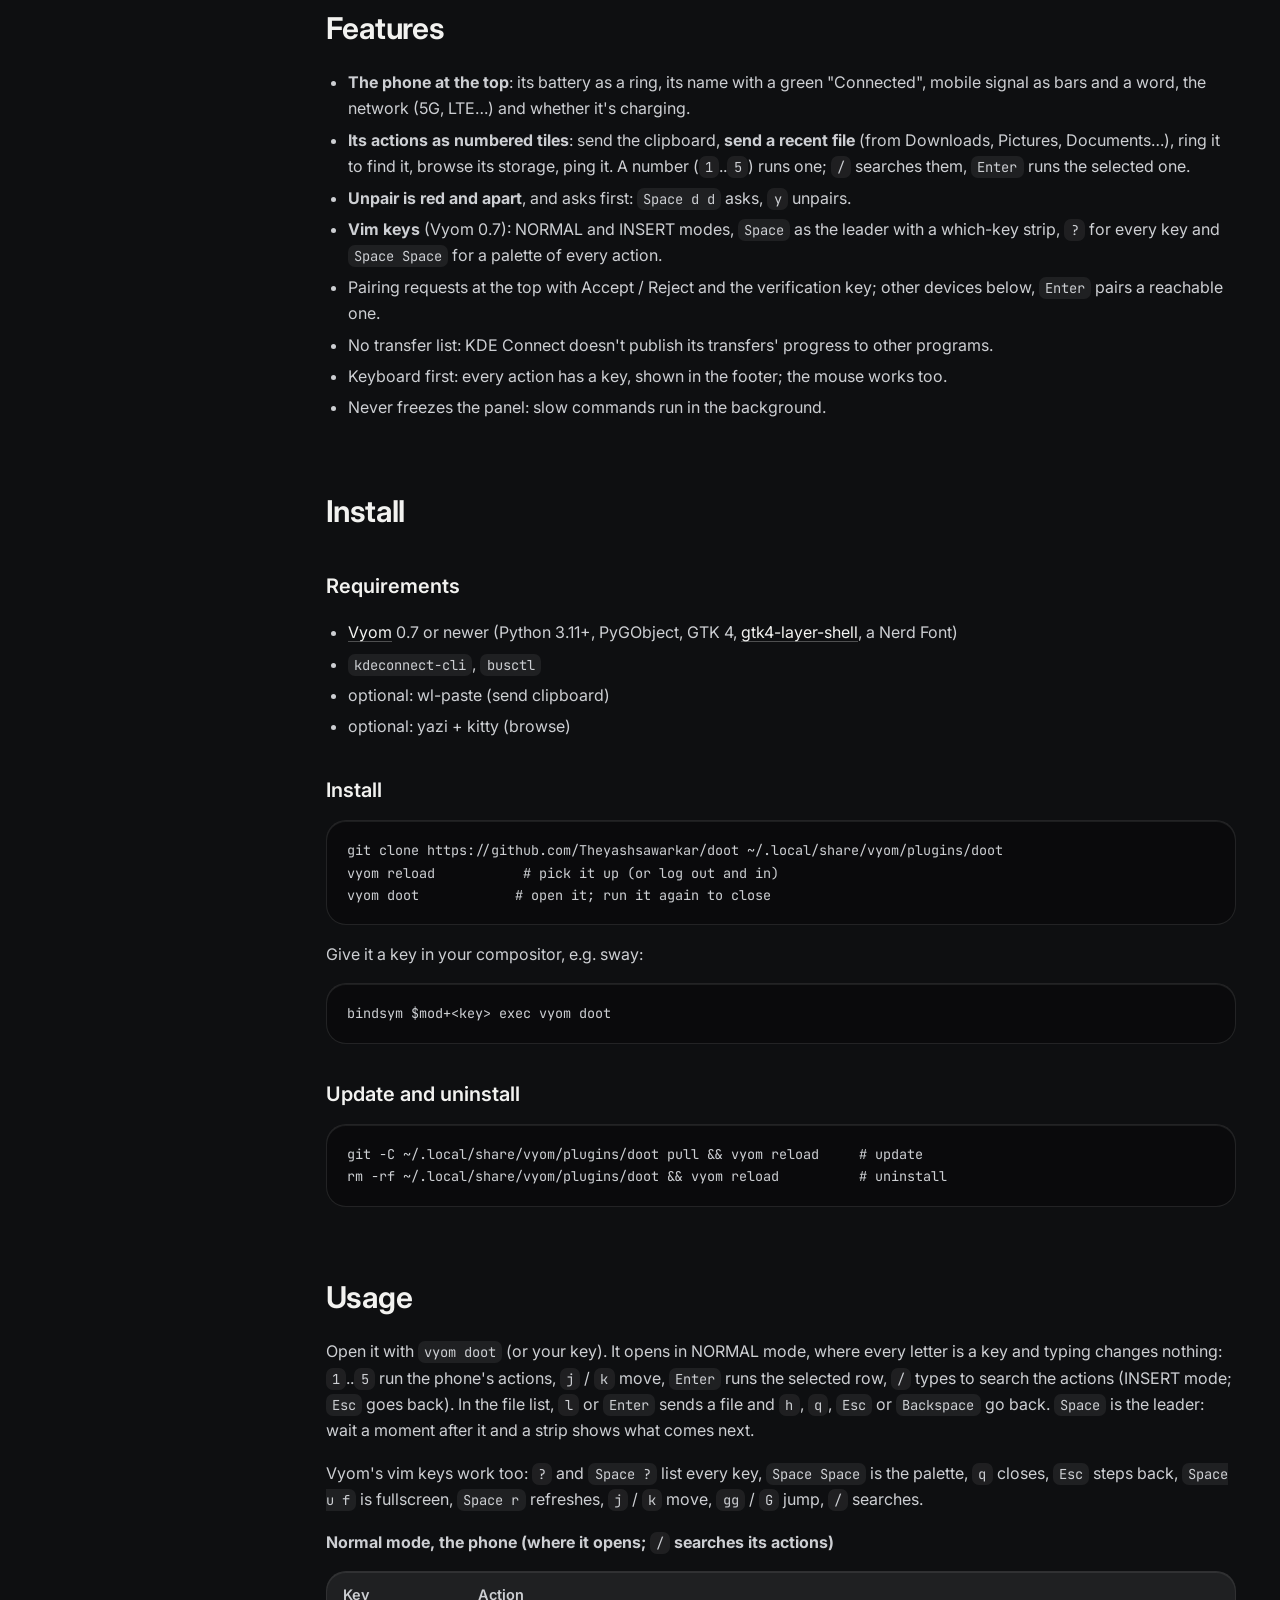
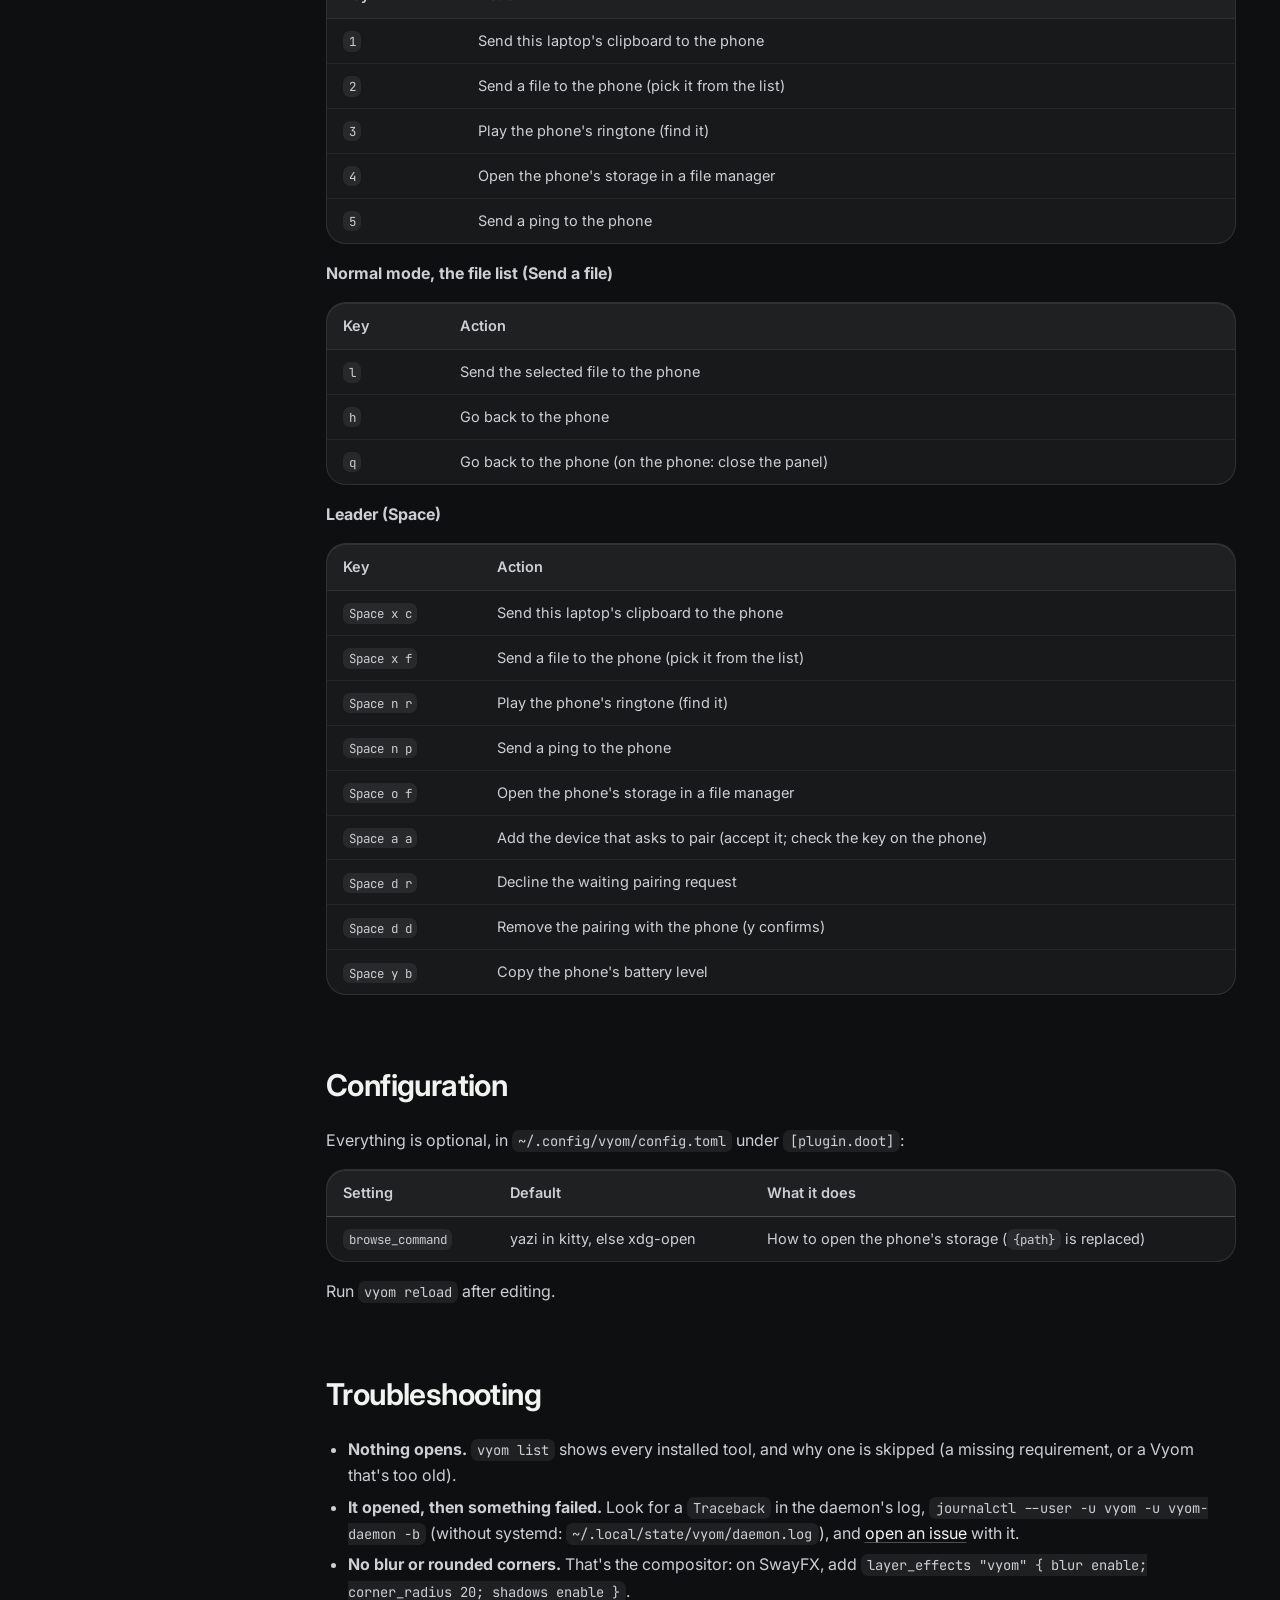
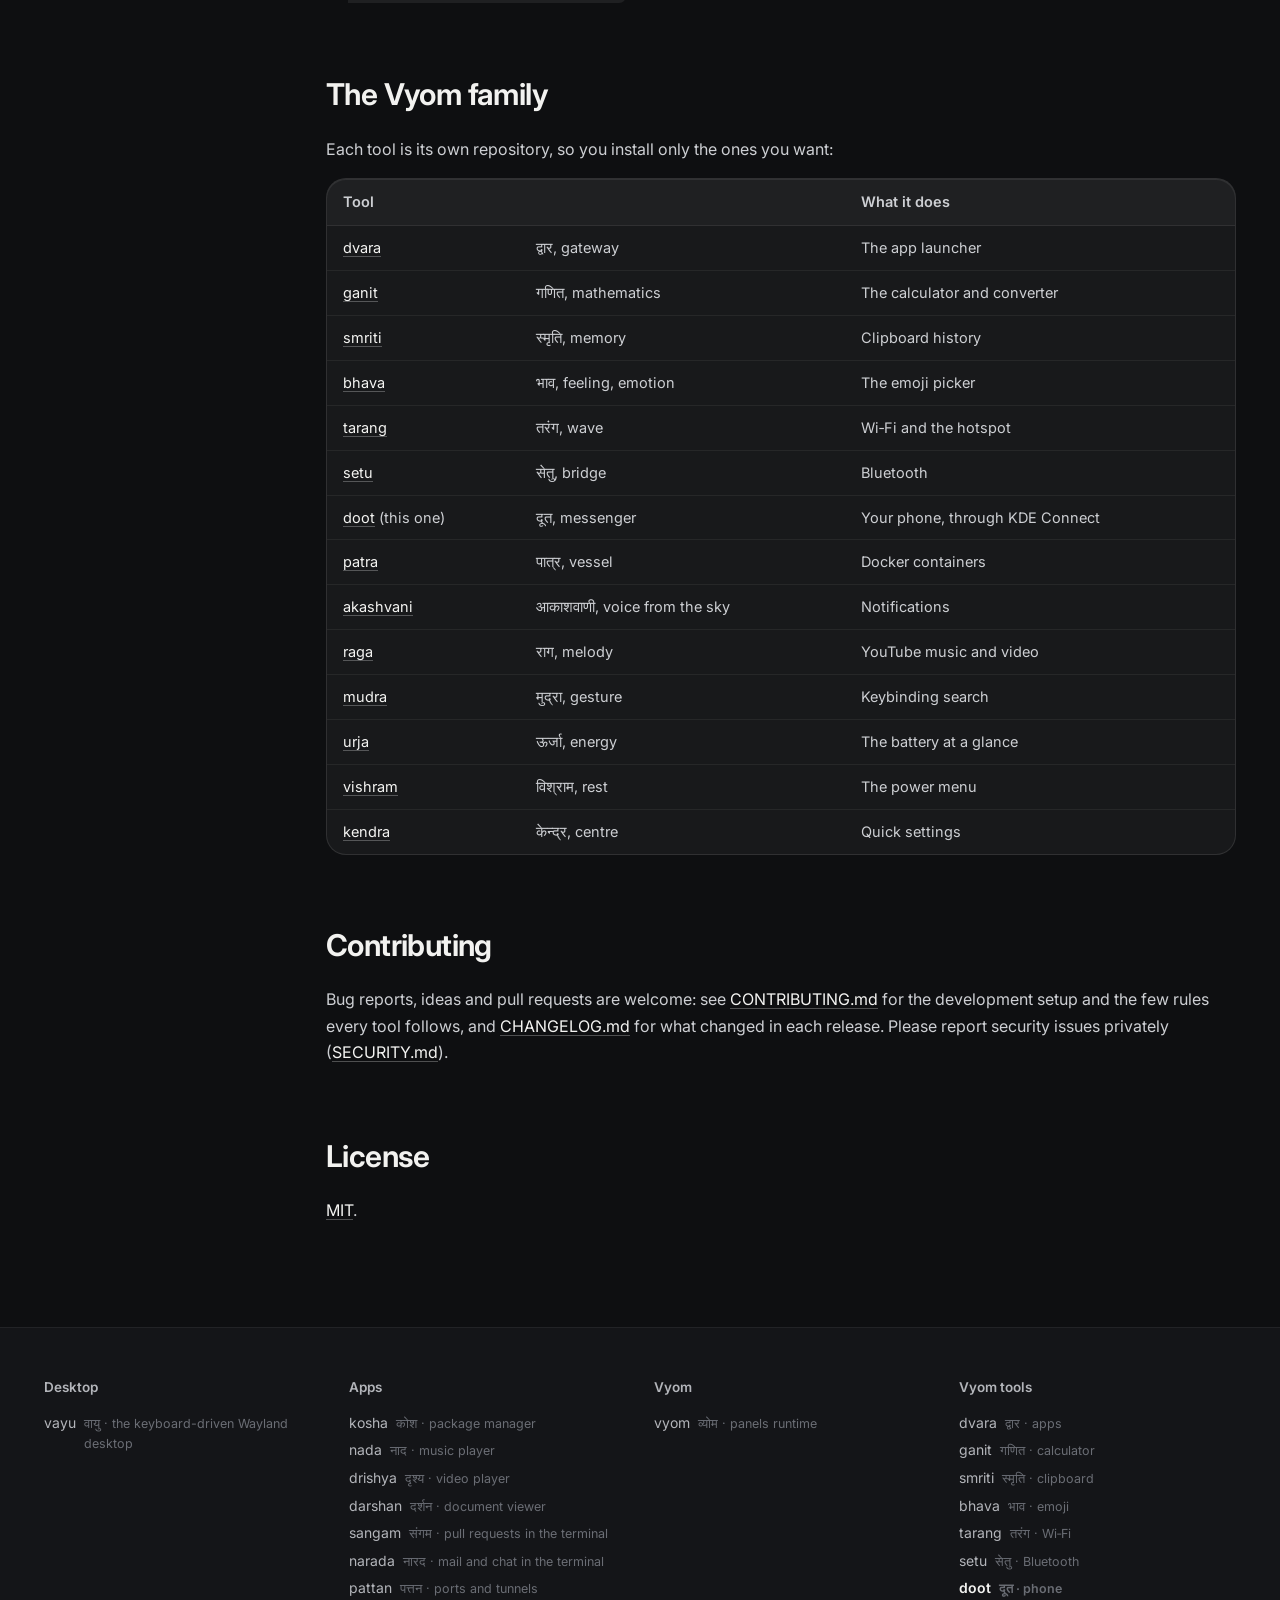
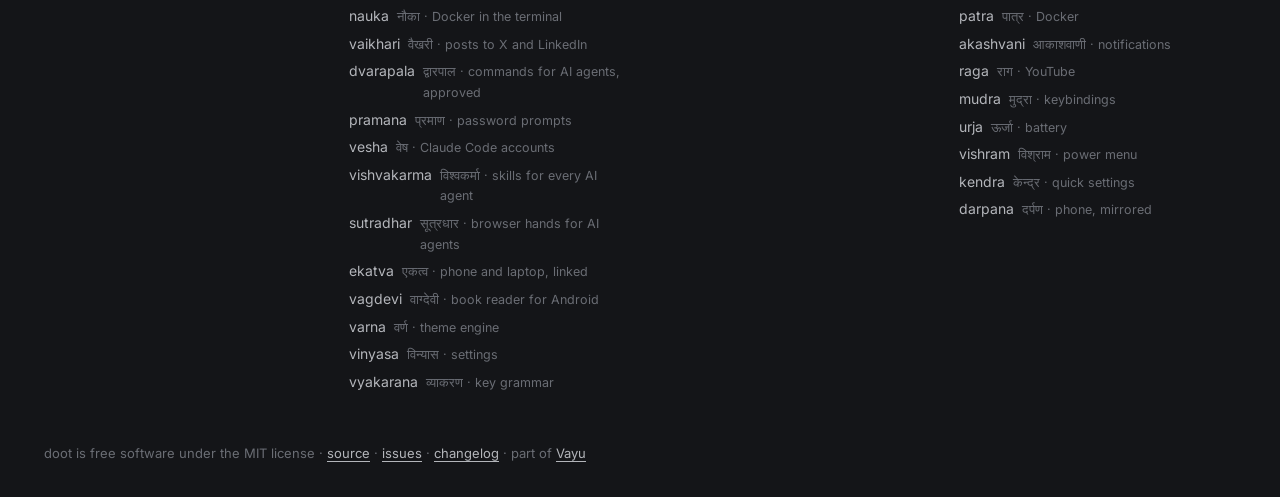
==== commit c8fc51f4: "Spatial look: graphite glass, round shapes, colour only for meaning Co-Authored-By: Claude Opus 5.5 " ====
--- a/docs/index.html
+++ b/docs/index.html
@@ -7,12 +7,12 @@
 <meta name="description" content="Your phone through KDE Connect: battery and signal at a glance, send files and the clipboard, ring, ping, browse, pair.">
 <meta property="og:title" content="doot · Your phone through KDE Connect: battery and signal at a glance, send files and the clipboard, ring, ping, browse, pair.">
 <meta property="og:description" content="Your phone through KDE Connect: battery and signal at a glance, send files and the clipboard, ring, ping, browse, pair.">
-<meta name="theme-color" content="#11111b">
+<meta name="theme-color" content="#0e0f11">
 <link rel="icon" href="assets/logo.svg" type="image/svg+xml">
 <link rel="preconnect" href="https://fonts.googleapis.com">
 <link href="https://fonts.googleapis.com/css2?family=Inter:wght@400;500;600;700;800&family=JetBrains+Mono:wght@400;600&display=swap" rel="stylesheet">
 <link rel="stylesheet" href="assets/site.css">
-<style>:root{--accent:#a6e3a1;--glow:#a6e3a133}</style>
+<style>:root{--tool:#8ee2a6;--glow:#8ee2a62e}</style>
 </head>
 <body>
 <header class="top"><div class="in">
--- a/docs/assets/site.css
+++ b/docs/assets/site.css
@@ -1,85 +1,100 @@
-:root{--crust:#11111b;--mantle:#181825;--base:#1e1e2e;--s0:#313244;--s1:#45475a;--ov0:#6c7086;--ov1:#7f849c;
---sub0:#a6adc8;--sub1:#bac2de;--text:#cdd6f4;--mauve:#cba6f7;--green:#a6e3a1;--peach:#fab387;--red:#f38ba8;--blue:#89b4fa;
+/* Vayu's Spatial look: graphite glass that floats, very round, colour only
+   where it means something. The near-white accent is where you act (links,
+   the main button); the tool's own colour (--tool) is only its signature:
+   the logo's glow, the shloka's line, the release dots. */
+:root{--crust:#0e0f11;--mantle:#141518;--base:#1b1c20;--s0:#2a2c31;--s1:#3a3c42;--ov0:#6a6d74;--ov1:#80838a;
+--sub0:#b3b5ba;--sub1:#cdcfd3;--text:#f2f2f0;--accent:#f4f4f2;--green:#8ee2a6;--peach:#f7b07d;--red:#ff9389;--blue:#93c4ff;
+--glass:rgba(255,255,255,.045);--rim:rgba(255,255,255,.10);--lit:inset 0 1px 0 rgba(255,255,255,.08);
 --ui:"Inter","Segoe UI",system-ui,sans-serif;--mono:"JetBrains Mono","JetBrainsMono Nerd Font",ui-monospace,monospace}
-*{box-sizing:border-box}html{scroll-behavior:smooth;scroll-padding-top:76px}
+*{box-sizing:border-box}html{scroll-behavior:smooth;scroll-padding-top:96px}
 body{margin:0;background:var(--crust);color:var(--text);font:16px/1.65 var(--ui);-webkit-font-smoothing:antialiased}
-a{color:var(--accent);text-decoration:none}a:hover{text-decoration:underline}
-code{font:.86em var(--mono);background:rgba(255,255,255,.06);border:1px solid rgba(255,255,255,.07);padding:.12em .4em;border-radius:6px;color:var(--sub1)}
+a{color:var(--accent);text-decoration:underline;text-decoration-color:rgba(244,244,242,.28);text-underline-offset:3px}
+a:hover{text-decoration-color:var(--accent)}
+code{font:.86em var(--mono);background:rgba(255,255,255,.07);padding:.14em .45em;border-radius:7px;color:var(--sub1)}
 img{max-width:100%;height:auto}
-/* nav */
-.top{position:sticky;top:0;z-index:20;backdrop-filter:blur(18px) saturate(1.4);-webkit-backdrop-filter:blur(18px) saturate(1.4);
-background:rgba(17,17,27,.72);border-bottom:1px solid rgba(255,255,255,.06)}
-.top .in{max-width:1240px;margin:0 auto;padding:12px 24px;display:flex;align-items:center;gap:22px}
-.brand{display:flex;align-items:center;gap:10px;font-weight:700;font-size:17px;color:var(--text)}
-.brand img{width:30px;height:30px;border-radius:8px}.brand small{font-weight:500;color:var(--ov1);font-size:13px}
+:focus-visible{outline:2px solid var(--accent);outline-offset:3px;border-radius:8px}
+/* nav: a floating glass pill */
+.top{position:sticky;top:12px;z-index:20;padding:0 16px}
+.top .in{max-width:1240px;margin:0 auto;padding:8px 10px 8px 16px;display:flex;align-items:center;gap:22px;
+border-radius:999px;background:rgba(27,28,32,.62);border:1px solid var(--rim);box-shadow:var(--lit),0 18px 40px rgba(0,0,0,.35);
+backdrop-filter:blur(24px) saturate(1.5);-webkit-backdrop-filter:blur(24px) saturate(1.5)}
+.brand{display:flex;align-items:center;gap:10px;font-weight:650;font-size:16.5px;color:var(--text);text-decoration:none}
+.brand img{width:28px;height:28px;border-radius:9px}.brand small{font-weight:500;color:var(--ov1);font-size:13px}
 .top nav{display:flex;gap:4px;margin-left:auto;flex-wrap:wrap}
-.top nav a{color:var(--sub0);padding:6px 12px;border-radius:9px;font-size:14.5px}
-.top nav a:hover,.top nav a.on{background:rgba(255,255,255,.06);color:var(--text);text-decoration:none}
-.top nav a.gh{border:1px solid rgba(255,255,255,.12)}
-/* hero */
-.hero{position:relative;overflow:hidden;border-bottom:1px solid rgba(255,255,255,.05)}
-.hero:before{content:"";position:absolute;inset:-40% -10% auto;height:640px;
-background:radial-gradient(600px 300px at 20% 30%,var(--glow),transparent 70%),radial-gradient(500px 300px at 85% 10%,rgba(137,180,250,.18),transparent 70%);pointer-events:none}
-.hero .in{position:relative;max-width:1240px;margin:0 auto;padding:72px 24px 56px;display:grid;grid-template-columns:minmax(0,1fr) auto;gap:40px;align-items:center}
-.eyebrow{font:600 13px var(--mono);letter-spacing:.14em;text-transform:uppercase;color:var(--accent)}
-.hero h1{font-size:clamp(40px,6vw,64px);line-height:1.04;margin:12px 0 6px;letter-spacing:-.03em}
-.hero .sa{font-size:22px;color:var(--accent);margin-bottom:18px}.hero .sa span{color:var(--ov1)}
-.hero .shloka{margin:0 0 26px;padding-left:16px;border-left:3px solid var(--accent);max-width:720px}.hero .shloka p{margin:0 0 6px;font-size:18px;line-height:1.6;color:var(--text)}.hero .shloka figcaption{font-size:14px;color:var(--sub0)}.hero .shloka cite{color:var(--ov1);font-style:normal;white-space:nowrap}
-.hero p.lead{font-size:19px;color:var(--sub0);max-width:720px;margin:0 0 26px}
+.top nav a{color:var(--sub0);padding:6px 14px;border-radius:999px;font-size:14.5px;text-decoration:none}
+.top nav a:hover{background:rgba(255,255,255,.07);color:var(--text)}
+.top nav a.on{background:rgba(255,255,255,.14);color:var(--text);box-shadow:var(--lit)}
+.top nav a.gh{background:var(--accent);color:var(--crust);font-weight:600}.top nav a.gh:hover{background:#fff}
+/* hero: the tool's light in a dark room */
+.hero{position:relative;overflow:hidden;margin-top:-64px;padding-top:64px}
+.hero:before{content:"";position:absolute;inset:-30% -10% auto;height:720px;
+background:radial-gradient(640px 340px at 18% 32%,var(--glow),transparent 70%),radial-gradient(520px 300px at 86% 8%,rgba(255,255,255,.06),transparent 70%);pointer-events:none}
+.hero .in{position:relative;max-width:1240px;margin:0 auto;padding:84px 24px 60px;display:grid;grid-template-columns:minmax(0,1fr) auto;gap:48px;align-items:center}
+.eyebrow{display:inline-flex;align-items:center;gap:8px;font:500 13.5px var(--ui);color:var(--sub1);padding:5px 13px 5px 11px;border-radius:999px;
+background:var(--glass);border:1px solid var(--rim);box-shadow:var(--lit)}
+.eyebrow:before{content:"";width:7px;height:7px;border-radius:50%;background:var(--tool)}
+.hero h1{font-size:clamp(42px,6vw,68px);line-height:1.02;margin:18px 0 8px;letter-spacing:-.035em;font-weight:700}
+.hero .sa{font-size:22px;color:var(--sub1);margin-bottom:22px}.hero .sa span{color:var(--ov1)}
+.hero .shloka{margin:0 0 28px;padding:16px 20px;border-radius:22px;background:var(--glass);border:1px solid var(--rim);box-shadow:var(--lit),inset 3px 0 0 var(--tool);max-width:720px}
+.hero .shloka p{margin:0 0 6px;font-size:18px;line-height:1.6;color:var(--text)}.hero .shloka figcaption{font-size:14px;color:var(--sub0)}.hero .shloka cite{color:var(--ov1);font-style:normal;white-space:nowrap}
+.hero p.lead{font-size:19px;color:var(--sub0);max-width:680px;margin:0 0 28px}
 .cta{display:flex;gap:10px;flex-wrap:wrap}
-.btn{display:inline-flex;align-items:center;gap:8px;padding:11px 18px;border-radius:12px;font-weight:600;font-size:15px;border:1px solid rgba(255,255,255,.12);color:var(--text);background:rgba(255,255,255,.04)}
-.btn:hover{text-decoration:none;background:rgba(255,255,255,.08)}
-.btn.primary{background:var(--accent);color:var(--crust);border-color:transparent}.btn.primary:hover{filter:brightness(1.06)}
-.hero .logo{width:180px;height:180px;filter:drop-shadow(0 24px 48px var(--glow))}
-.meta{display:flex;gap:18px;flex-wrap:wrap;margin-top:22px;color:var(--ov1);font-size:14px}.meta b{color:var(--sub1);font-weight:600}
+.btn{display:inline-flex;align-items:center;gap:8px;padding:11px 20px;border-radius:999px;font-weight:600;font-size:15px;color:var(--text);
+background:rgba(255,255,255,.07);border:1px solid var(--rim);box-shadow:var(--lit);text-decoration:none}
+.btn:hover{background:rgba(255,255,255,.12)}
+.btn.primary{background:var(--accent);color:var(--crust);border-color:transparent;box-shadow:none}.btn.primary:hover{background:#fff}
+.hero .logo{width:184px;height:184px;filter:drop-shadow(0 28px 56px var(--glow))}
+.meta{display:flex;gap:18px;flex-wrap:wrap;margin-top:24px;color:var(--ov1);font-size:14px}.meta b{color:var(--sub1);font-weight:600}
 /* layout */
-.wrap{max-width:1240px;margin:0 auto;padding:40px 24px 80px;display:grid;grid-template-columns:230px minmax(0,1fr);gap:48px}
-.toc{position:sticky;top:84px;align-self:start;max-height:calc(100vh - 100px);overflow:auto;font-size:14px;padding-right:6px}
-.toc b{display:block;font-size:11.5px;letter-spacing:.12em;text-transform:uppercase;color:var(--ov0);margin:0 0 10px}
-.toc a{display:block;color:var(--sub0);padding:4px 10px;border-left:2px solid var(--s0)}
-.toc a.l3{padding-left:22px;font-size:13px;color:var(--ov1)}
-.toc a:hover,.toc a.on{color:var(--text);border-left-color:var(--accent);text-decoration:none}
+.wrap{max-width:1240px;margin:0 auto;padding:44px 24px 88px;display:grid;grid-template-columns:230px minmax(0,1fr);gap:52px}
+.toc{position:sticky;top:96px;align-self:start;max-height:calc(100vh - 116px);overflow:auto;font-size:14px;padding-right:6px}
+.toc b{display:block;font-size:13px;font-weight:600;color:var(--ov1);margin:0 0 10px 12px}
+.toc a{display:block;color:var(--sub0);padding:5px 12px;border-radius:12px;text-decoration:none}
+.toc a.l3{padding-left:24px;font-size:13px;color:var(--ov1)}
+.toc a:hover{color:var(--text);background:rgba(255,255,255,.04)}
+.toc a.on{color:var(--text);background:rgba(255,255,255,.09);box-shadow:var(--lit)}
 article{min-width:0}
-article h2{font-size:30px;letter-spacing:-.015em;margin:56px 0 14px;padding-top:6px}
+article h2{font-size:30px;letter-spacing:-.02em;margin:60px 0 14px;padding-top:6px;font-weight:650}
 article h2:first-child{margin-top:0}
-article h3{font-size:20px;margin:34px 0 10px}article h4{font-size:16px;margin:24px 0 8px;color:var(--sub1)}
+article h3{font-size:20px;margin:34px 0 10px;font-weight:600}article h4{font-size:16px;margin:24px 0 8px;color:var(--sub1)}
 article p,article li{color:var(--sub1)}
-article .anchor{opacity:0;margin-left:-22px;width:22px;display:inline-block;color:var(--ov0)}
-article h2:hover .anchor,article h3:hover .anchor{opacity:1;text-decoration:none}
+article .anchor{opacity:0;margin-left:-22px;width:22px;display:inline-block;color:var(--ov0);text-decoration:none}
+article h2:hover .anchor,article h3:hover .anchor{opacity:1}
 article ul,article ol{padding-left:22px}article li{margin:5px 0}
-article img{border-radius:14px;border:1px solid rgba(255,255,255,.07)}
+article img{border-radius:22px;border:1px solid var(--rim);box-shadow:0 24px 60px rgba(0,0,0,.35)}
 article p[align=center]{text-align:center}article p[align=center] img{margin:6px 0}
-article blockquote{margin:22px 0;padding:14px 20px;border-left:3px solid var(--accent);background:rgba(255,255,255,.03);border-radius:12px}
-article blockquote p{margin:0;color:var(--sub0);font-style:italic}
-pre.code{position:relative;background:var(--mantle);border:1px solid var(--s0);border-radius:14px;padding:16px 18px;overflow:auto;font:13.5px/1.6 var(--mono);color:var(--sub1)}
-pre.code code{background:none;border:0;padding:0;font-size:inherit;color:inherit}
-pre.code .copy{position:absolute;top:8px;right:8px;font:600 11px var(--ui);padding:4px 9px;border-radius:7px;border:1px solid var(--s1);background:var(--base);color:var(--sub0);cursor:pointer;opacity:0;transition:.15s}
-pre.code:hover .copy{opacity:1}
-.table{overflow:auto;margin:16px 0;border:1px solid var(--s0);border-radius:14px}
+article blockquote{margin:22px 0;padding:16px 22px;background:var(--glass);border:1px solid var(--rim);box-shadow:var(--lit);border-radius:22px}
+article blockquote p{margin:0;color:var(--sub0)}
+pre.code{position:relative;background:rgba(0,0,0,.28);border:1px solid var(--rim);box-shadow:var(--lit);border-radius:20px;padding:18px 20px;overflow:auto;font:13.5px/1.65 var(--mono);color:var(--sub1)}
+pre.code code{background:none;padding:0;font-size:inherit;color:inherit}
+pre.code .copy{position:absolute;top:10px;right:10px;font:600 12px var(--ui);padding:5px 12px;border-radius:999px;border:0;background:rgba(255,255,255,.1);color:var(--text);cursor:pointer;opacity:0;transition:opacity .15s}
+pre.code:hover .copy,pre.code .copy:focus-visible{opacity:1}
+.table{overflow:auto;margin:16px 0;border:1px solid var(--rim);border-radius:20px;background:var(--glass);box-shadow:var(--lit)}
 table{border-collapse:collapse;width:100%;font-size:14.5px}
-th{text-align:left;background:var(--mantle);color:var(--sub1);font-weight:600;padding:10px 14px;border-bottom:1px solid var(--s0)}
-td{padding:9px 14px;border-bottom:1px solid rgba(49,50,68,.6);color:var(--sub1);vertical-align:top}tr:last-child td{border-bottom:0}
+th{text-align:left;color:var(--sub1);font-weight:600;padding:11px 16px;border-bottom:1px solid var(--rim);background:rgba(255,255,255,.03)}
+td{padding:10px 16px;border-bottom:1px solid rgba(255,255,255,.06);color:var(--sub1);vertical-align:top}tr:last-child td{border-bottom:0}
 td code{white-space:nowrap}
 /* changelog */
-.release{position:relative;padding:0 0 8px 28px;border-left:2px solid var(--s0);margin-left:6px}
-.release:before{content:"";position:absolute;left:-7px;top:10px;width:12px;height:12px;border-radius:50%;background:var(--accent);box-shadow:0 0 0 4px var(--crust)}
+.release{position:relative;padding:0 0 10px 30px;border-left:1px solid var(--s1);margin-left:6px}
+.release:before{content:"";position:absolute;left:-6px;top:11px;width:11px;height:11px;border-radius:50%;background:var(--tool);box-shadow:0 0 0 4px var(--crust)}
 .release h2{margin-top:0;font-size:24px}.release h2 .date{font:500 14px var(--mono);color:var(--ov1);margin-left:10px}
-.release .tag{font:600 12px var(--mono);padding:2px 8px;border-radius:7px;background:rgba(255,255,255,.06);color:var(--accent);margin-left:8px;vertical-align:3px}
+.release .tag{font:600 12px var(--mono);padding:2px 10px;border-radius:999px;background:rgba(255,255,255,.08);color:var(--text);margin-left:8px;vertical-align:3px}
 /* adr */
 .cards{display:grid;grid-template-columns:repeat(auto-fill,minmax(300px,1fr));gap:14px;margin:18px 0}
-.card{display:block;background:var(--mantle);border:1px solid var(--s0);border-radius:16px;padding:18px 20px;color:var(--text)}
-.card:hover{border-color:var(--accent);text-decoration:none;transform:translateY(-1px)}
-.card .n{font:600 12px var(--mono);color:var(--accent)}.card h3{margin:6px 0 6px;font-size:17px}.card p{margin:0;color:var(--sub0);font-size:14px}
-.status{display:inline-block;font:600 11px var(--mono);padding:2px 8px;border-radius:7px;background:rgba(166,227,161,.14);color:var(--green);text-transform:uppercase;letter-spacing:.06em}
-.status.superseded,.status.deprecated{background:rgba(250,179,135,.14);color:var(--peach)}.status.proposed{background:rgba(137,180,250,.14);color:var(--blue)}
+.card{display:block;background:var(--glass);border:1px solid var(--rim);box-shadow:var(--lit);border-radius:24px;padding:20px 22px;color:var(--text);text-decoration:none;transition:background .15s,border-color .15s}
+.card:hover{background:rgba(255,255,255,.075);border-color:rgba(255,255,255,.2)}
+.card .n{font:600 12px var(--mono);color:var(--ov1)}.card h3{margin:6px 0 6px;font-size:17px}.card p{margin:0;color:var(--sub0);font-size:14px}
+.status{display:inline-block;font:600 12px var(--ui);padding:2px 10px;border-radius:999px;background:rgba(142,226,166,.14);color:var(--green)}
+.status.superseded,.status.deprecated{background:rgba(247,176,125,.14);color:var(--peach)}.status.proposed{background:rgba(147,196,255,.14);color:var(--blue)}
 /* footer */
 footer{border-top:1px solid rgba(255,255,255,.06);background:var(--mantle)}
-footer .in{max-width:1240px;margin:0 auto;padding:44px 24px;display:grid;grid-template-columns:repeat(auto-fit,minmax(200px,1fr));gap:28px}
-footer h4{margin:0 0 10px;font-size:12px;letter-spacing:.12em;text-transform:uppercase;color:var(--ov0)}
-footer a{display:flex;gap:8px;align-items:baseline;color:var(--sub0);font-size:14px;padding:2px 0}footer a span{color:var(--ov0);font-size:12.5px}
-footer a.me{color:var(--accent)}
-footer .bottom{max-width:1240px;margin:0 auto;padding:0 24px 30px;color:var(--ov0);font-size:13px}
-footer .bottom a{display:inline;padding:0;font-size:13px}
-@media(max-width:900px){.wrap{grid-template-columns:1fr}.toc{display:none}.hero .in{grid-template-columns:1fr}.hero .logo{width:110px;height:110px;order:-1}
-.top nav a:not(.gh){padding:6px 8px}}
-@media(max-width:560px){.top nav a.hide{display:none}.hero .in{padding:44px 16px 36px}.wrap{padding:28px 16px 60px}}+footer .in{max-width:1240px;margin:0 auto;padding:48px 24px;display:grid;grid-template-columns:repeat(auto-fit,minmax(200px,1fr));gap:28px}
+footer h4{margin:0 0 10px;font-size:13.5px;font-weight:600;color:var(--sub0)}
+footer a{display:flex;gap:8px;align-items:baseline;color:var(--sub0);font-size:14px;padding:2px 0;text-decoration:none}footer a:hover{color:var(--text)}footer a span{color:var(--ov0);font-size:12.5px}
+footer a.me{color:var(--text);font-weight:600}
+footer .bottom{max-width:1240px;margin:0 auto;padding:0 24px 32px;color:var(--ov0);font-size:13px}
+footer .bottom a{display:inline;padding:0;font-size:13px;text-decoration:underline}
+@media(max-width:900px){.wrap{grid-template-columns:1fr}.toc{display:none}.hero .in{grid-template-columns:1fr}.hero .logo{width:112px;height:112px;order:-1}
+.top nav a:not(.gh){padding:6px 9px}}
+@media(max-width:560px){.top{padding:0 10px}.top .in{gap:10px;padding-left:12px}.brand small{display:none}.top nav a.hide{display:none}.hero .in{padding:52px 16px 36px}.wrap{padding:28px 16px 64px}}
+@media(prefers-reduced-motion:reduce){html{scroll-behavior:auto}*{transition:none!important}}
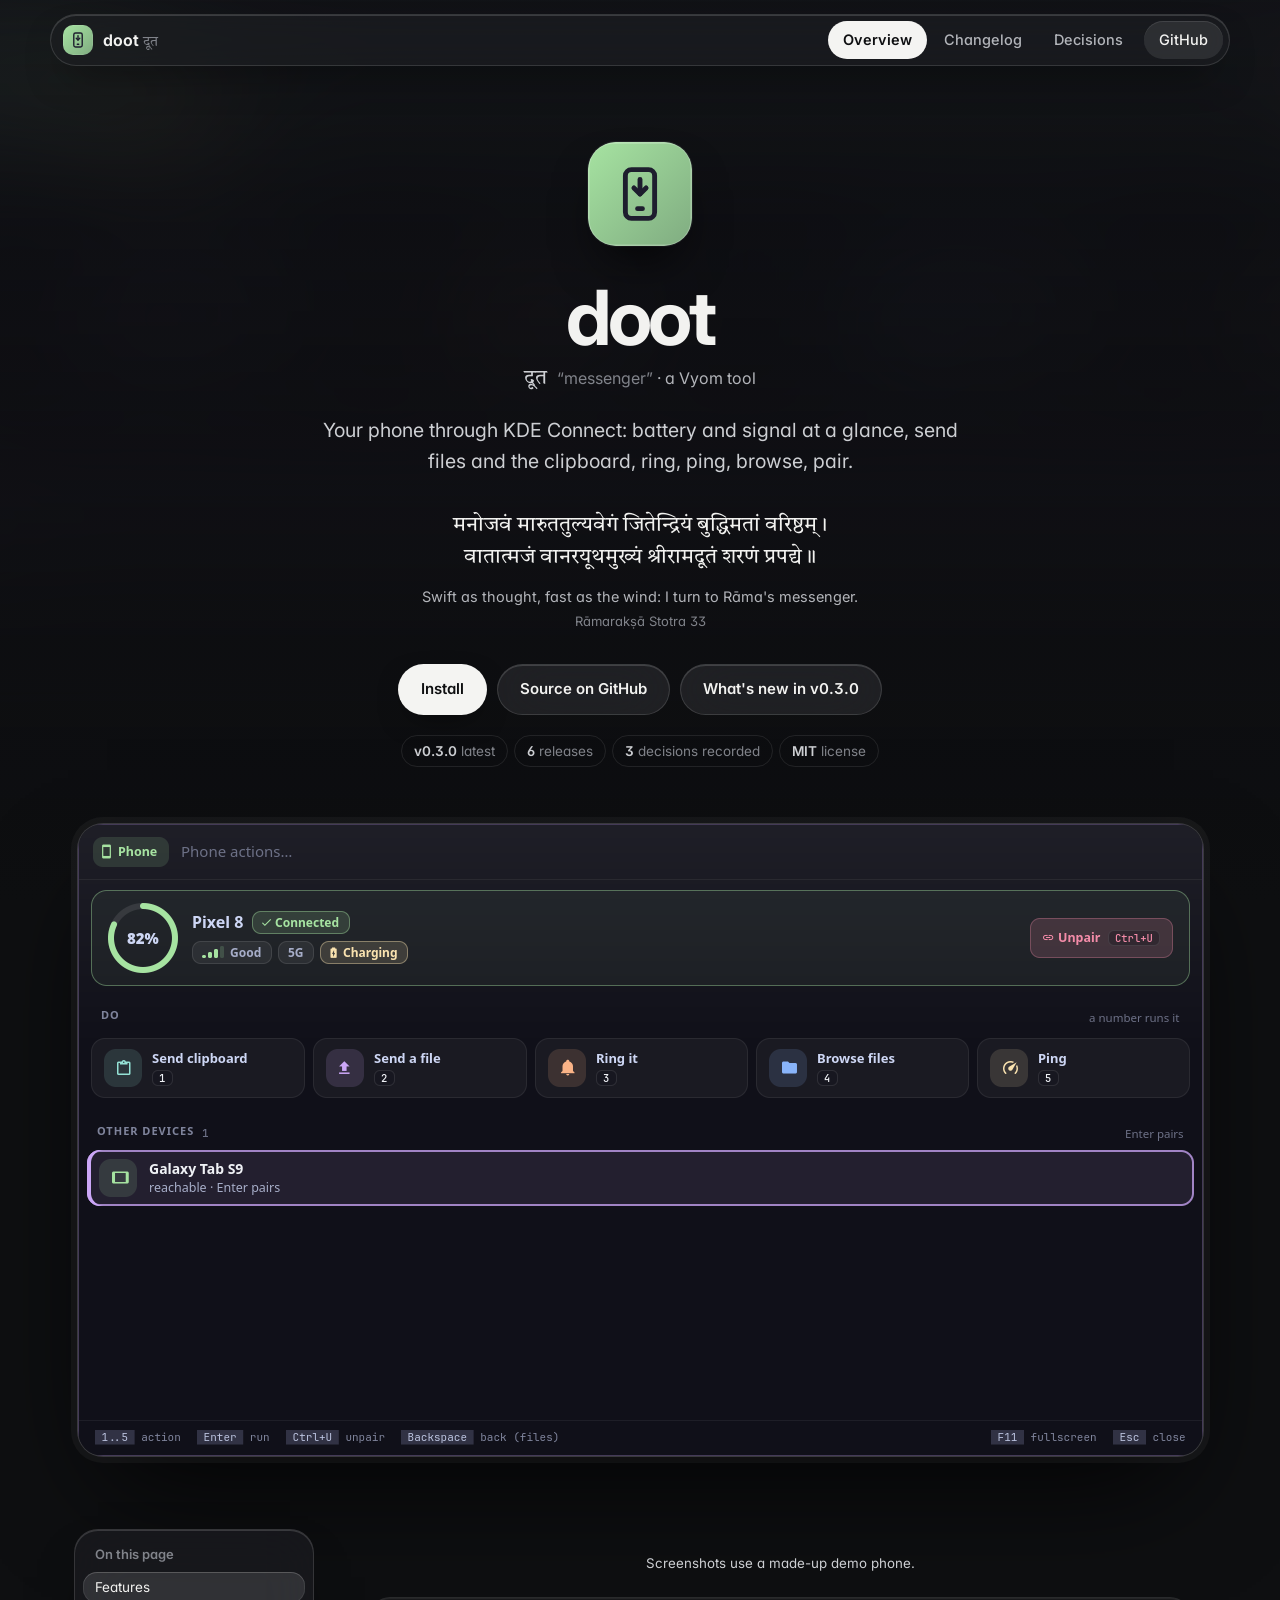
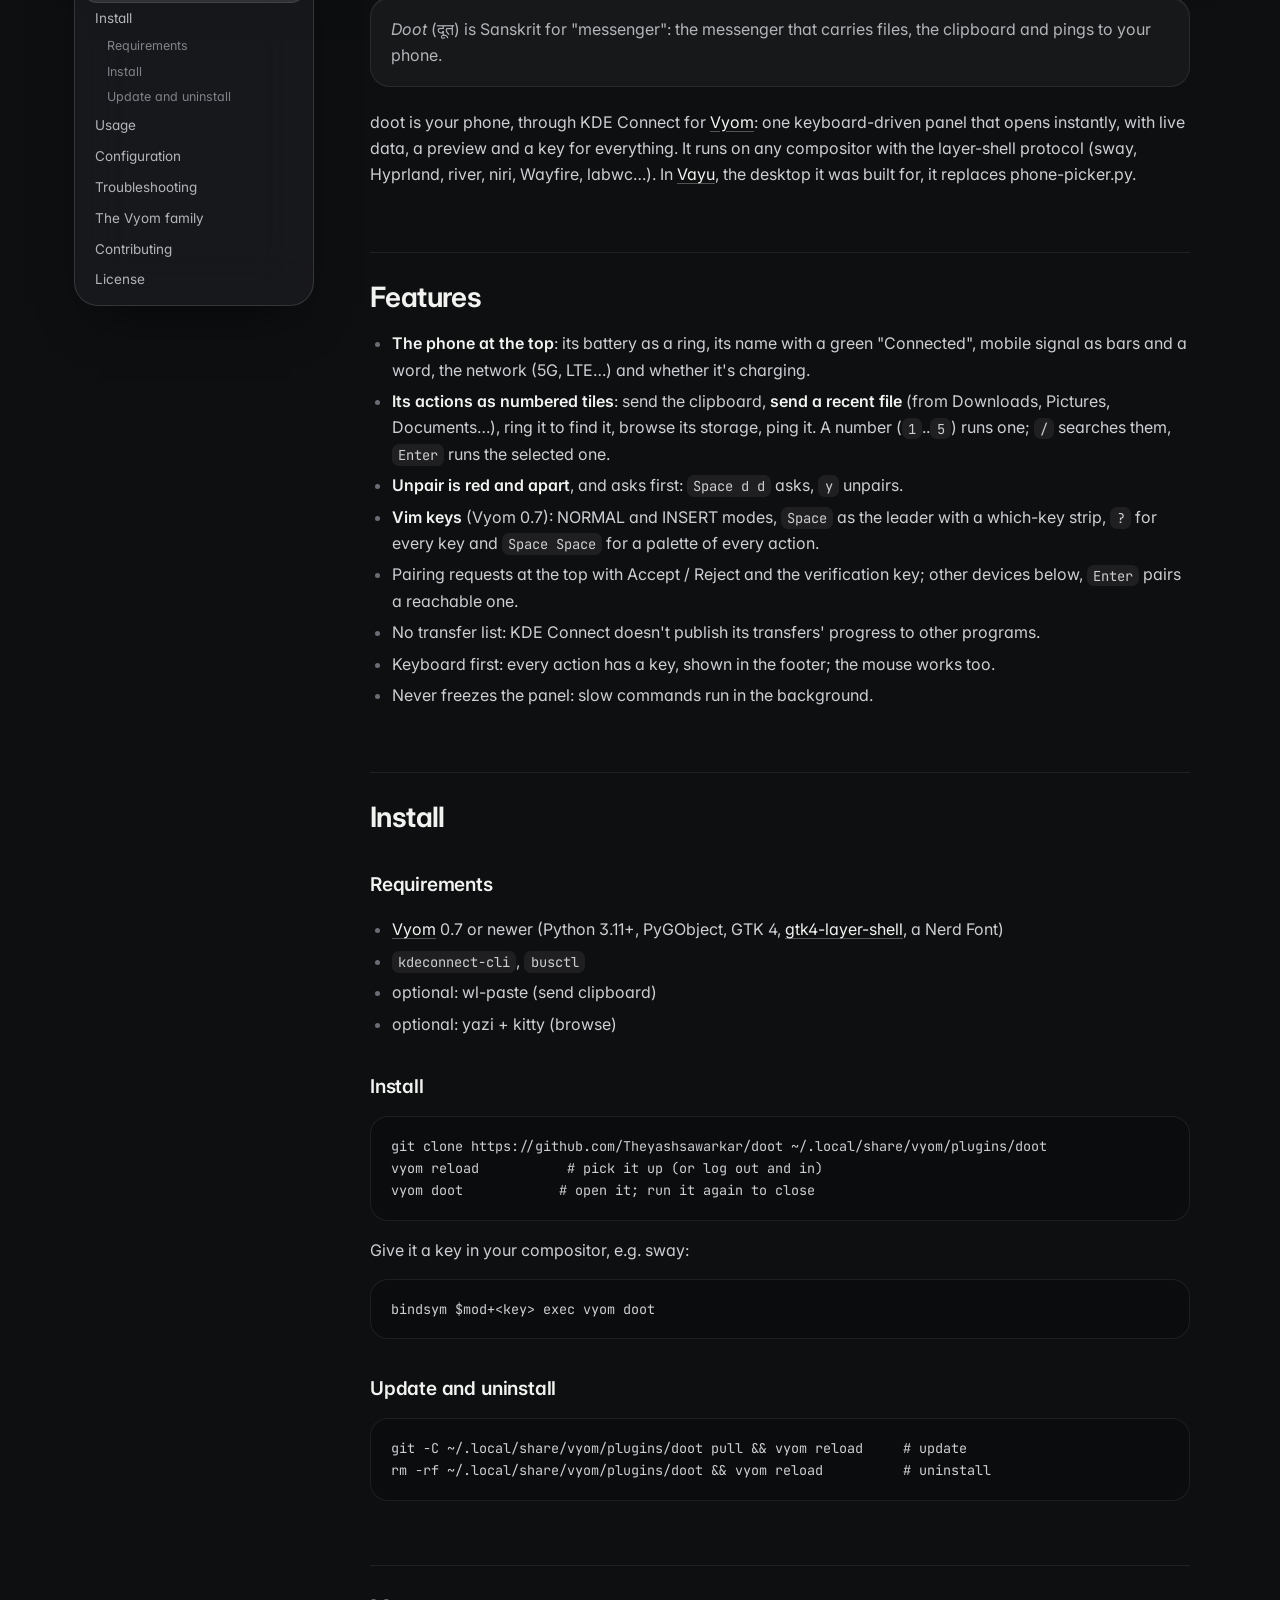
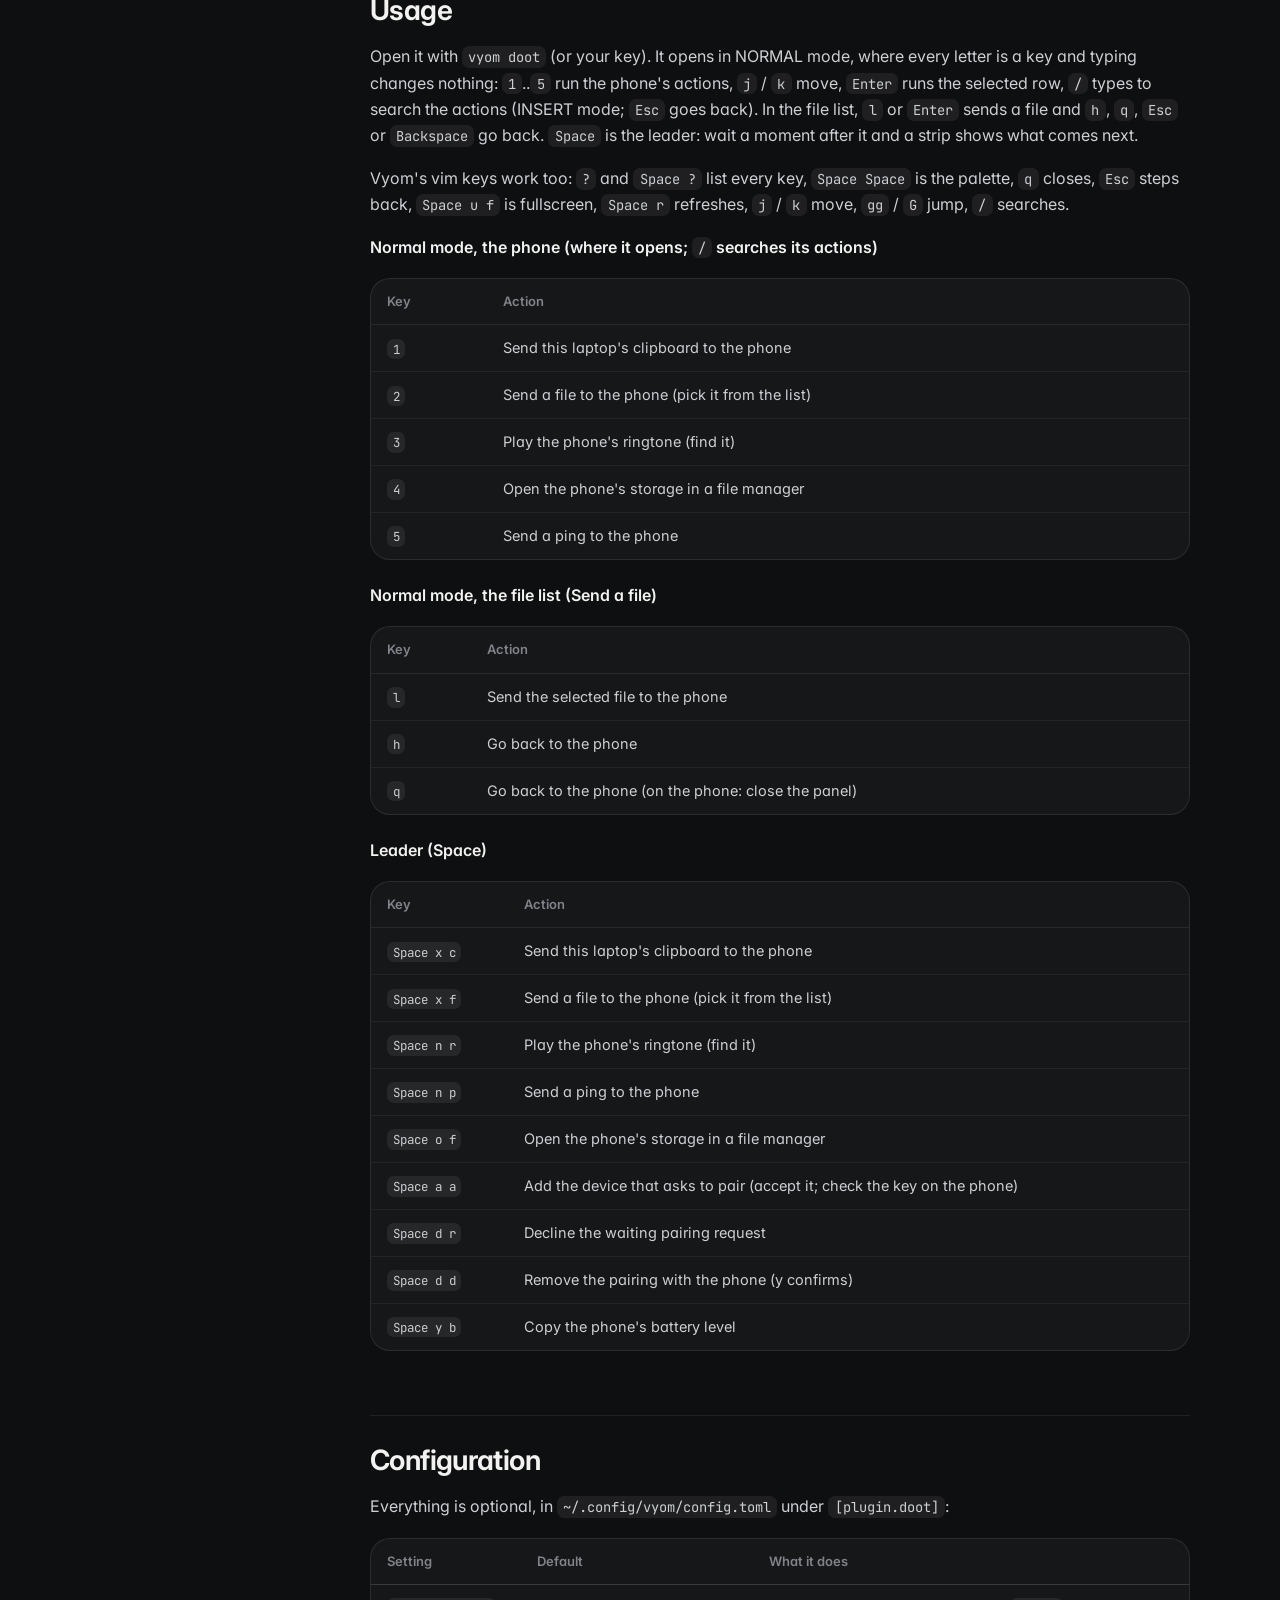
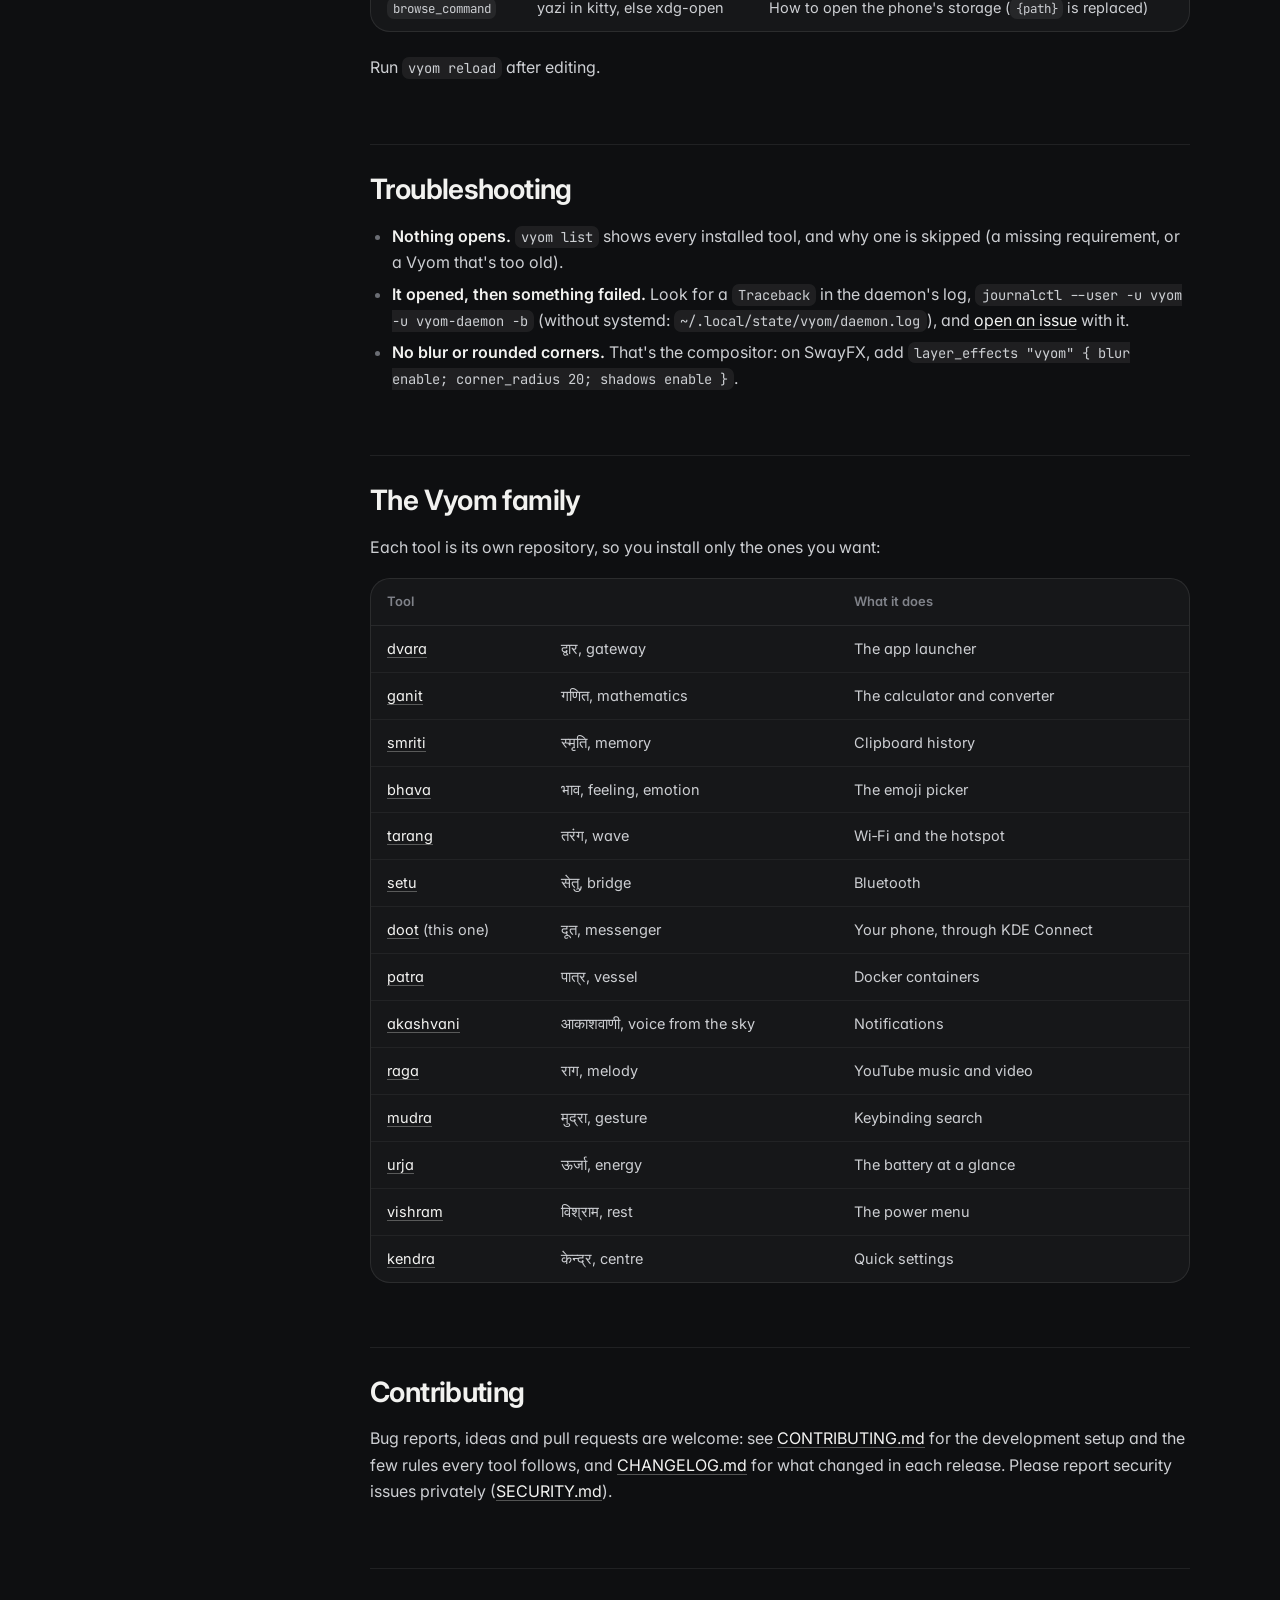
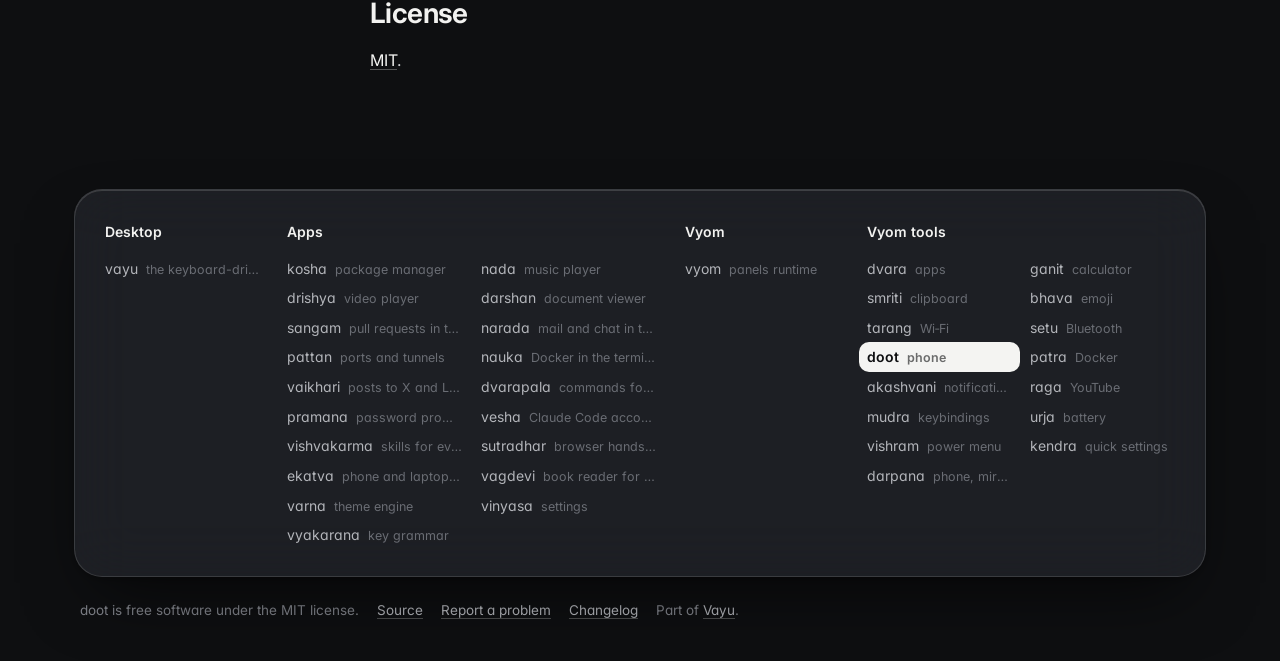
==== commit 799c8219: "Website: closer to Vayu's own Spatial site The tool's screenshot blurred behind the page, a centred " ====
--- a/docs/index.html
+++ b/docs/index.html
@@ -10,29 +10,28 @@
 <meta name="theme-color" content="#0e0f11">
 <link rel="icon" href="assets/logo.svg" type="image/svg+xml">
 <link rel="preconnect" href="https://fonts.googleapis.com">
-<link href="https://fonts.googleapis.com/css2?family=Inter:wght@400;500;600;700;800&family=JetBrains+Mono:wght@400;600&display=swap" rel="stylesheet">
+<link rel="preconnect" href="https://fonts.gstatic.com" crossorigin>
+<link href="https://fonts.googleapis.com/css2?family=Inter:wght@400;500;600;700&family=JetBrains+Mono:wght@400;500;600&family=Tiro+Devanagari+Sanskrit&display=swap" rel="stylesheet">
 <link rel="stylesheet" href="assets/site.css">
-<style>:root{--tool:#8ee2a6;--glow:#8ee2a62e}</style>
+<style>:root{--tool:#8ee2a6}.backdrop:before{background-image:url("assets/screenshots/doot.png")}</style>
 </head>
-<body>
+<body class="home">
+<div class="backdrop" aria-hidden="true"></div>
 <header class="top"><div class="in">
 <a class="brand" href="index.html"><img src="assets/logo.svg" alt=""><span>doot <small>दूत</small></span></a>
-<nav><a href="index.html" class="on">Overview</a><a href="changelog.html" class="">Changelog</a><a href="adr/index.html" class=" hide">Decisions</a><a class="gh" href="https://github.com/Theyashsawarkar/doot">GitHub ↗</a></nav></div></header>
-<section class="hero"><div class="in"><div>
-<div class="eyebrow">a Vyom tool</div>
+<nav><a href="index.html" class="on">Overview</a><a href="changelog.html" class="">Changelog</a><a href="adr/index.html" class=" hide">Decisions</a><a class="gh" href="https://github.com/Theyashsawarkar/doot">GitHub</a></nav></div></header>
+<header class="hero">
+<img class="logo" src="assets/logo.svg" alt="doot logo" width="104" height="104">
 <h1>doot</h1>
-<div class="sa">दूत <span>· “messenger”</span></div>
+<div class="sa"><b lang="sa">दूत</b> <i>“messenger”</i> · a Vyom tool</div>
 <p class="lead">Your phone through KDE Connect: battery and signal at a glance, send files and the clipboard, ring, ping, browse, pair.</p>
 <figure class="shloka"><p lang="sa">मनोजवं मारुततुल्यवेगं जितेन्द्रियं बुद्धिमतां वरिष्ठम् ।<br>वातात्मजं वानरयूथमुख्यं श्रीरामदूतं शरणं प्रपद्ये ॥</p><figcaption>Swift as thought, fast as the wind: I turn to Rāma&#x27;s messenger. <cite>Rāmarakṣā Stotra 33</cite></figcaption></figure>
-<div class="cta"><a class="btn primary" href="#install">Install</a><a class="btn" href="https://github.com/Theyashsawarkar/doot">GitHub ↗</a>
-<a class="btn" href="changelog.html">What's new in v0.3.0</a></div>
+<div class="cta"><a class="btn primary" href="#install">Install</a><a class="btn" href="https://github.com/Theyashsawarkar/doot">Source on GitHub</a><a class="btn" href="changelog.html">What's new in v0.3.0</a></div>
 <div class="meta"><span><b>v0.3.0</b> latest</span><span><b>6</b> releases</span><span><b>3</b> decisions recorded</span><span><b>MIT</b> license</span></div>
-</div><img class="logo" src="assets/logo.svg" alt="doot logo"></div></section>
+</header>
+<figure class="shot"><img src="assets/screenshots/doot.png" alt="doot: the paired phone's actions (send clipboard, send a file, ring, browse, ping, unpair), its battery and network, and a tablet ready to pair" fetchpriority="high"></figure>
 <div class="wrap"><aside class="toc"><b>On this page</b><a class="l2" href="#features">Features</a><a class="l2" href="#install">Install</a><a class="l3" href="#requirements">Requirements</a><a class="l3" href="#install">Install</a><a class="l3" href="#update-and-uninstall">Update and uninstall</a><a class="l2" href="#usage">Usage</a><a class="l2" href="#configuration">Configuration</a><a class="l2" href="#troubleshooting">Troubleshooting</a><a class="l2" href="#the-vyom-family">The Vyom family</a><a class="l2" href="#contributing">Contributing</a><a class="l2" href="#license">License</a></aside><article>
 <!-- No screenshot: phone shows personal data (your own phone). -->
-<p align="center">
-  <img alt="doot: the paired phone's actions (send clipboard, send a file, ring, browse, ping, unpair), its battery and network, and a tablet ready to pair" src="assets/screenshots/doot.png" width="100%">
-</p>
 <p align="center"><sub>Screenshots use a made-up demo phone.</sub></p>
 <blockquote><p><em>Doot</em> (दूत) is Sanskrit for "messenger": the messenger that carries files, the clipboard and pings to your phone.</p></blockquote>
 <p>doot is your phone, through KDE Connect for <a href="https://github.com/Theyashsawarkar/vyom">Vyom</a>: one keyboard-driven panel that opens instantly, with live data, a preview and a key for everything. It runs on any compositor with the layer-shell protocol (sway, Hyprland, river, niri, Wayfire, labwc…). In <a href="https://github.com/Theyashsawarkar/vayu">Vayu</a>, the desktop it was built for, it replaces phone-picker.py.</p>
@@ -75,11 +74,11 @@
 <h2 id="license"><a class="anchor" href="#license">#</a>License</h2>
 <p><a href="https://github.com/Theyashsawarkar/doot/blob/main/LICENSE">MIT</a>.</p>
 </article></div>
-<footer><div class="in"><div><h4>Desktop</h4><a href="https://vayu.theyashsawarkar.dev/" class="">vayu <span>वायु · the keyboard-driven Wayland desktop</span></a></div><div><h4>Apps</h4><a href="https://kosha.theyashsawarkar.dev/" class="">kosha <span>कोश · package manager</span></a><a href="https://nada.theyashsawarkar.dev/" class="">nada <span>नाद · music player</span></a><a href="https://drishya.theyashsawarkar.dev/" class="">drishya <span>दृश्य · video player</span></a><a href="https://darshan.theyashsawarkar.dev/" class="">darshan <span>दर्शन · document viewer</span></a><a href="https://sangam.theyashsawarkar.dev/" class="">sangam <span>संगम · pull requests in the terminal</span></a><a href="https://narada.theyashsawarkar.dev/" class="">narada <span>नारद · mail and chat in the terminal</span></a><a href="https://pattan.theyashsawarkar.dev/" class="">pattan <span>पत्तन · ports and tunnels</span></a><a href="https://nauka.theyashsawarkar.dev/" class="">nauka <span>नौका · Docker in the terminal</span></a><a href="https://vaikhari.theyashsawarkar.dev/" class="">vaikhari <span>वैखरी · posts to X and LinkedIn</span></a><a href="https://dvarapala.theyashsawarkar.dev/" class="">dvarapala <span>द्वारपाल · commands for AI agents, approved</span></a><a href="https://pramana.theyashsawarkar.dev/" class="">pramana <span>प्रमाण · password prompts</span></a><a href="https://vesha.theyashsawarkar.dev/" class="">vesha <span>वेष · Claude Code accounts</span></a><a href="https://vishvakarma.theyashsawarkar.dev/" class="">vishvakarma <span>विश्वकर्मा · skills for every AI agent</span></a><a href="https://sutradhar.theyashsawarkar.dev/" class="">sutradhar <span>सूत्रधार · browser hands for AI agents</span></a><a href="https://ekatva.theyashsawarkar.dev/" class="">ekatva <span>एकत्व · phone and laptop, linked</span></a><a href="https://vagdevi.theyashsawarkar.dev/" class="">vagdevi <span>वाग्देवी · book reader for Android</span></a><a href="https://varna.theyashsawarkar.dev/" class="">varna <span>वर्ण · theme engine</span></a><a href="https://vinyasa.theyashsawarkar.dev/" class="">vinyasa <span>विन्यास · settings</span></a><a href="https://vyakarana.theyashsawarkar.dev/" class="">vyakarana <span>व्याकरण · key grammar</span></a></div><div><h4>Vyom</h4><a href="https://vyom.theyashsawarkar.dev/" class="">vyom <span>व्योम · panels runtime</span></a></div><div><h4>Vyom tools</h4><a href="https://dvara.theyashsawarkar.dev/" class="">dvara <span>द्वार · apps</span></a><a href="https://ganit.theyashsawarkar.dev/" class="">ganit <span>गणित · calculator</span></a><a href="https://smriti.theyashsawarkar.dev/" class="">smriti <span>स्मृति · clipboard</span></a><a href="https://bhava.theyashsawarkar.dev/" class="">bhava <span>भाव · emoji</span></a><a href="https://tarang.theyashsawarkar.dev/" class="">tarang <span>तरंग · Wi‑Fi</span></a><a href="https://setu.theyashsawarkar.dev/" class="">setu <span>सेतु · Bluetooth</span></a><a href="https://doot.theyashsawarkar.dev/" class="me">doot <span>दूत · phone</span></a><a href="https://patra.theyashsawarkar.dev/" class="">patra <span>पात्र · Docker</span></a><a href="https://akashvani.theyashsawarkar.dev/" class="">akashvani <span>आकाशवाणी · notifications</span></a><a href="https://raga.theyashsawarkar.dev/" class="">raga <span>राग · YouTube</span></a><a href="https://mudra.theyashsawarkar.dev/" class="">mudra <span>मुद्रा · keybindings</span></a><a href="https://urja.theyashsawarkar.dev/" class="">urja <span>ऊर्जा · battery</span></a><a href="https://vishram.theyashsawarkar.dev/" class="">vishram <span>विश्राम · power menu</span></a><a href="https://kendra.theyashsawarkar.dev/" class="">kendra <span>केन्द्र · quick settings</span></a><a href="https://darpana.theyashsawarkar.dev/" class="">darpana <span>दर्पण · phone, mirrored</span></a></div></div>
-<div class="bottom">doot is free software under the MIT license · <a href="https://github.com/Theyashsawarkar/doot">source</a> · <a href="https://github.com/Theyashsawarkar/doot/issues">issues</a> · <a href="changelog.html">changelog</a> · part of <a href="https://vayu.theyashsawarkar.dev/">Vayu</a></div></footer>
+<footer><div class="in glass"><div class=""><h4>Desktop</h4><div class="list"><a href="https://vayu.theyashsawarkar.dev/" class="">vayu <span>the keyboard-driven Wayland desktop</span></a></div></div><div class="g2"><h4>Apps</h4><div class="list"><a href="https://kosha.theyashsawarkar.dev/" class="">kosha <span>package manager</span></a><a href="https://nada.theyashsawarkar.dev/" class="">nada <span>music player</span></a><a href="https://drishya.theyashsawarkar.dev/" class="">drishya <span>video player</span></a><a href="https://darshan.theyashsawarkar.dev/" class="">darshan <span>document viewer</span></a><a href="https://sangam.theyashsawarkar.dev/" class="">sangam <span>pull requests in the terminal</span></a><a href="https://narada.theyashsawarkar.dev/" class="">narada <span>mail and chat in the terminal</span></a><a href="https://pattan.theyashsawarkar.dev/" class="">pattan <span>ports and tunnels</span></a><a href="https://nauka.theyashsawarkar.dev/" class="">nauka <span>Docker in the terminal</span></a><a href="https://vaikhari.theyashsawarkar.dev/" class="">vaikhari <span>posts to X and LinkedIn</span></a><a href="https://dvarapala.theyashsawarkar.dev/" class="">dvarapala <span>commands for AI agents, approved</span></a><a href="https://pramana.theyashsawarkar.dev/" class="">pramana <span>password prompts</span></a><a href="https://vesha.theyashsawarkar.dev/" class="">vesha <span>Claude Code accounts</span></a><a href="https://vishvakarma.theyashsawarkar.dev/" class="">vishvakarma <span>skills for every AI agent</span></a><a href="https://sutradhar.theyashsawarkar.dev/" class="">sutradhar <span>browser hands for AI agents</span></a><a href="https://ekatva.theyashsawarkar.dev/" class="">ekatva <span>phone and laptop, linked</span></a><a href="https://vagdevi.theyashsawarkar.dev/" class="">vagdevi <span>book reader for Android</span></a><a href="https://varna.theyashsawarkar.dev/" class="">varna <span>theme engine</span></a><a href="https://vinyasa.theyashsawarkar.dev/" class="">vinyasa <span>settings</span></a><a href="https://vyakarana.theyashsawarkar.dev/" class="">vyakarana <span>key grammar</span></a></div></div><div class=""><h4>Vyom</h4><div class="list"><a href="https://vyom.theyashsawarkar.dev/" class="">vyom <span>panels runtime</span></a></div></div><div class="g2"><h4>Vyom tools</h4><div class="list"><a href="https://dvara.theyashsawarkar.dev/" class="">dvara <span>apps</span></a><a href="https://ganit.theyashsawarkar.dev/" class="">ganit <span>calculator</span></a><a href="https://smriti.theyashsawarkar.dev/" class="">smriti <span>clipboard</span></a><a href="https://bhava.theyashsawarkar.dev/" class="">bhava <span>emoji</span></a><a href="https://tarang.theyashsawarkar.dev/" class="">tarang <span>Wi‑Fi</span></a><a href="https://setu.theyashsawarkar.dev/" class="">setu <span>Bluetooth</span></a><a href="https://doot.theyashsawarkar.dev/" class="me" aria-current="page">doot <span>phone</span></a><a href="https://patra.theyashsawarkar.dev/" class="">patra <span>Docker</span></a><a href="https://akashvani.theyashsawarkar.dev/" class="">akashvani <span>notifications</span></a><a href="https://raga.theyashsawarkar.dev/" class="">raga <span>YouTube</span></a><a href="https://mudra.theyashsawarkar.dev/" class="">mudra <span>keybindings</span></a><a href="https://urja.theyashsawarkar.dev/" class="">urja <span>battery</span></a><a href="https://vishram.theyashsawarkar.dev/" class="">vishram <span>power menu</span></a><a href="https://kendra.theyashsawarkar.dev/" class="">kendra <span>quick settings</span></a><a href="https://darpana.theyashsawarkar.dev/" class="">darpana <span>phone, mirrored</span></a></div></div></div>
+<div class="bottom"><span>doot is free software under the MIT license.</span><a href="https://github.com/Theyashsawarkar/doot">Source</a><a href="https://github.com/Theyashsawarkar/doot/issues">Report a problem</a><a href="changelog.html">Changelog</a><span>Part of <a href="https://vayu.theyashsawarkar.dev/">Vayu</a>.</span></div></footer>
 <script>
-document.querySelectorAll('pre.code').forEach(p=>{const b=document.createElement('button');b.className='copy';b.textContent='Copy';
-b.onclick=()=>{navigator.clipboard.writeText(p.innerText.replace(/^Copy/,'')).then(()=>{b.textContent='Copied';setTimeout(()=>b.textContent='Copy',1200)})};p.appendChild(b)});
+document.querySelectorAll('pre.code').forEach(p=>{const b=document.createElement('button');b.className='copy';b.type='button';b.textContent='Copy';
+b.onclick=()=>{navigator.clipboard.writeText(p.querySelector('code').innerText).then(()=>{b.textContent='Copied';b.classList.add('done');setTimeout(()=>{b.textContent='Copy';b.classList.remove('done')},1400)})};p.appendChild(b)});
 const links=[...document.querySelectorAll('.toc a')];if(links.length){const hs=links.map(a=>document.getElementById(a.hash.slice(1))).filter(Boolean);
 const on=()=>{let cur=hs[0];for(const h of hs){if(h.getBoundingClientRect().top<120)cur=h}links.forEach(a=>a.classList.toggle('on',cur&&a.hash==='#'+cur.id))};
 addEventListener('scroll',on,{passive:true});on()}
--- a/docs/assets/site.css
+++ b/docs/assets/site.css
@@ -1,100 +1,131 @@
-/* Vayu's Spatial look: graphite glass that floats, very round, colour only
-   where it means something. The near-white accent is where you act (links,
-   the main button); the tool's own colour (--tool) is only its signature:
-   the logo's glow, the shloka's line, the release dots. */
+/* Vayu's Spatial look (the same as vayu.theyashsawarkar.dev): graphite
+   glass floating over the tool's own screenshot, blurred far out of focus;
+   very round; where you are is a near-white pill or brighter glass; no
+   glows; colour only where it means something. The tool's own colour
+   (--tool) is only its signature: the release dots. */
 :root{--crust:#0e0f11;--mantle:#141518;--base:#1b1c20;--s0:#2a2c31;--s1:#3a3c42;--ov0:#6a6d74;--ov1:#80838a;
---sub0:#b3b5ba;--sub1:#cdcfd3;--text:#f2f2f0;--accent:#f4f4f2;--green:#8ee2a6;--peach:#f7b07d;--red:#ff9389;--blue:#93c4ff;
---glass:rgba(255,255,255,.045);--rim:rgba(255,255,255,.10);--lit:inset 0 1px 0 rgba(255,255,255,.08);
---ui:"Inter","Segoe UI",system-ui,sans-serif;--mono:"JetBrains Mono","JetBrainsMono Nerd Font",ui-monospace,monospace}
+--sub0:#b3b5ba;--sub1:#cdcfd3;--text:#f2f2f0;--accent:#f4f4f2;--green:#8ee2a6;--peach:#f7b07d;--red:#ff9389;--blue:#93c4ff;--yellow:#f3d47f;
+--glass:rgba(52,54,60,.44);--hi:rgba(255,255,255,.09);--rim:rgba(255,255,255,.13);--lit:inset 0 1px 0 rgba(255,255,255,.15);
+--float:0 30px 70px -24px rgba(0,0,0,.7),0 2px 6px rgba(0,0,0,.25);--blur:blur(28px) saturate(160%);
+--ui:"Inter","Adwaita Sans",system-ui,sans-serif;--mono:"JetBrains Mono","JetBrainsMono Nerd Font",ui-monospace,monospace;
+--sa:"Tiro Devanagari Sanskrit","Noto Serif Devanagari",serif;color-scheme:dark}
 *{box-sizing:border-box}html{scroll-behavior:smooth;scroll-padding-top:96px}
-body{margin:0;background:var(--crust);color:var(--text);font:16px/1.65 var(--ui);-webkit-font-smoothing:antialiased}
-a{color:var(--accent);text-decoration:underline;text-decoration-color:rgba(244,244,242,.28);text-underline-offset:3px}
-a:hover{text-decoration-color:var(--accent)}
+body{margin:0;min-height:100vh;background:var(--crust);color:var(--text);font:16px/1.65 var(--ui);-webkit-font-smoothing:antialiased;font-feature-settings:"cv11","ss01"}
+/* the backdrop: the tool's screenshot, out of focus, fading to graphite */
+.backdrop{position:fixed;inset:0;z-index:-1;overflow:hidden;pointer-events:none}
+.backdrop:before{content:"";position:absolute;inset:-12%;background:center/cover no-repeat;filter:blur(64px) saturate(1.25) brightness(.62);transform:translateZ(0)}
+.backdrop:after{content:"";position:absolute;inset:0;background:linear-gradient(to bottom,rgba(14,15,17,.25),rgba(14,15,17,.8) 60%,var(--crust))}
+.backdrop.none:before{background:radial-gradient(60% 50% at 50% 0%,color-mix(in srgb,var(--tool) 22%,transparent),transparent 70%);filter:none}
+.sub .backdrop:after{background:linear-gradient(to bottom,rgba(14,15,17,.55),rgba(14,15,17,.93) 45%,var(--crust))}
+a{color:var(--accent);text-decoration:underline;text-decoration-color:rgba(244,244,242,.3);text-underline-offset:3px}
+a:hover{text-decoration-color:currentColor}
 code{font:.86em var(--mono);background:rgba(255,255,255,.07);padding:.14em .45em;border-radius:7px;color:var(--sub1)}
+kbd{display:inline-block;min-width:1.7em;padding:.05em .45em;font:500 .8em/1.6 var(--mono);text-align:center;color:var(--text);background:rgba(255,255,255,.08);border:1px solid rgba(255,255,255,.14);border-bottom-width:2px;border-radius:8px}
 img{max-width:100%;height:auto}
-:focus-visible{outline:2px solid var(--accent);outline-offset:3px;border-radius:8px}
-/* nav: a floating glass pill */
-.top{position:sticky;top:12px;z-index:20;padding:0 16px}
-.top .in{max-width:1240px;margin:0 auto;padding:8px 10px 8px 16px;display:flex;align-items:center;gap:22px;
-border-radius:999px;background:rgba(27,28,32,.62);border:1px solid var(--rim);box-shadow:var(--lit),0 18px 40px rgba(0,0,0,.35);
-backdrop-filter:blur(24px) saturate(1.5);-webkit-backdrop-filter:blur(24px) saturate(1.5)}
-.brand{display:flex;align-items:center;gap:10px;font-weight:650;font-size:16.5px;color:var(--text);text-decoration:none}
-.brand img{width:28px;height:28px;border-radius:9px}.brand small{font-weight:500;color:var(--ov1);font-size:13px}
-.top nav{display:flex;gap:4px;margin-left:auto;flex-wrap:wrap}
-.top nav a{color:var(--sub0);padding:6px 14px;border-radius:999px;font-size:14.5px;text-decoration:none}
-.top nav a:hover{background:rgba(255,255,255,.07);color:var(--text)}
-.top nav a.on{background:rgba(255,255,255,.14);color:var(--text);box-shadow:var(--lit)}
-.top nav a.gh{background:var(--accent);color:var(--crust);font-weight:600}.top nav a.gh:hover{background:#fff}
-/* hero: the tool's light in a dark room */
-.hero{position:relative;overflow:hidden;margin-top:-64px;padding-top:64px}
-.hero:before{content:"";position:absolute;inset:-30% -10% auto;height:720px;
-background:radial-gradient(640px 340px at 18% 32%,var(--glow),transparent 70%),radial-gradient(520px 300px at 86% 8%,rgba(255,255,255,.06),transparent 70%);pointer-events:none}
-.hero .in{position:relative;max-width:1240px;margin:0 auto;padding:84px 24px 60px;display:grid;grid-template-columns:minmax(0,1fr) auto;gap:48px;align-items:center}
-.eyebrow{display:inline-flex;align-items:center;gap:8px;font:500 13.5px var(--ui);color:var(--sub1);padding:5px 13px 5px 11px;border-radius:999px;
-background:var(--glass);border:1px solid var(--rim);box-shadow:var(--lit)}
-.eyebrow:before{content:"";width:7px;height:7px;border-radius:50%;background:var(--tool)}
-.hero h1{font-size:clamp(42px,6vw,68px);line-height:1.02;margin:18px 0 8px;letter-spacing:-.035em;font-weight:700}
-.hero .sa{font-size:22px;color:var(--sub1);margin-bottom:22px}.hero .sa span{color:var(--ov1)}
-.hero .shloka{margin:0 0 28px;padding:16px 20px;border-radius:22px;background:var(--glass);border:1px solid var(--rim);box-shadow:var(--lit),inset 3px 0 0 var(--tool);max-width:720px}
-.hero .shloka p{margin:0 0 6px;font-size:18px;line-height:1.6;color:var(--text)}.hero .shloka figcaption{font-size:14px;color:var(--sub0)}.hero .shloka cite{color:var(--ov1);font-style:normal;white-space:nowrap}
-.hero p.lead{font-size:19px;color:var(--sub0);max-width:680px;margin:0 0 28px}
-.cta{display:flex;gap:10px;flex-wrap:wrap}
-.btn{display:inline-flex;align-items:center;gap:8px;padding:11px 20px;border-radius:999px;font-weight:600;font-size:15px;color:var(--text);
-background:rgba(255,255,255,.07);border:1px solid var(--rim);box-shadow:var(--lit);text-decoration:none}
-.btn:hover{background:rgba(255,255,255,.12)}
-.btn.primary{background:var(--accent);color:var(--crust);border-color:transparent;box-shadow:none}.btn.primary:hover{background:#fff}
-.hero .logo{width:184px;height:184px;filter:drop-shadow(0 28px 56px var(--glow))}
-.meta{display:flex;gap:18px;flex-wrap:wrap;margin-top:24px;color:var(--ov1);font-size:14px}.meta b{color:var(--sub1);font-weight:600}
-/* layout */
-.wrap{max-width:1240px;margin:0 auto;padding:44px 24px 88px;display:grid;grid-template-columns:230px minmax(0,1fr);gap:52px}
-.toc{position:sticky;top:96px;align-self:start;max-height:calc(100vh - 116px);overflow:auto;font-size:14px;padding-right:6px}
-.toc b{display:block;font-size:13px;font-weight:600;color:var(--ov1);margin:0 0 10px 12px}
-.toc a{display:block;color:var(--sub0);padding:5px 12px;border-radius:12px;text-decoration:none}
-.toc a.l3{padding-left:24px;font-size:13px;color:var(--ov1)}
-.toc a:hover{color:var(--text);background:rgba(255,255,255,.04)}
-.toc a.on{color:var(--text);background:rgba(255,255,255,.09);box-shadow:var(--lit)}
-article{min-width:0}
-article h2{font-size:30px;letter-spacing:-.02em;margin:60px 0 14px;padding-top:6px;font-weight:650}
-article h2:first-child{margin-top:0}
-article h3{font-size:20px;margin:34px 0 10px;font-weight:600}article h4{font-size:16px;margin:24px 0 8px;color:var(--sub1)}
-article p,article li{color:var(--sub1)}
+:focus-visible{outline:2px solid var(--accent);outline-offset:3px;border-radius:10px}
+.glass{background:var(--glass);-webkit-backdrop-filter:var(--blur);backdrop-filter:var(--blur);border:1px solid var(--rim);box-shadow:var(--lit),var(--float)}
+/* nav: a floating glass capsule; the page you're on is the near-white pill */
+.top{position:sticky;top:0;z-index:20;padding:14px 24px 0}
+.top .in{max-width:1180px;margin:0 auto;padding:6px 6px 6px 10px;display:flex;align-items:center;gap:18px;border-radius:999px;
+background:rgba(30,31,35,.62);-webkit-backdrop-filter:var(--blur);backdrop-filter:var(--blur);border:1px solid var(--rim);box-shadow:var(--lit),0 18px 40px -18px rgba(0,0,0,.7)}
+.brand{display:flex;align-items:center;gap:10px;font-weight:650;font-size:16px;color:var(--text);text-decoration:none;padding:2px 6px 2px 2px;border-radius:999px}
+.brand img{width:30px;height:30px;border-radius:10px}.brand small{font:400 14px var(--sa);color:var(--ov1)}
+.top nav{display:flex;gap:2px;margin-left:auto}
+.top nav a{color:var(--sub0);padding:7px 15px;border-radius:999px;font-size:14.5px;font-weight:500;text-decoration:none;white-space:nowrap;transition:background-color .15s,color .15s}
+.top nav a:hover{background:rgba(255,255,255,.08);color:var(--text)}
+.top nav a.on{background:var(--accent);color:var(--crust);font-weight:600}
+.top nav a.gh{color:var(--text);background:rgba(255,255,255,.09);box-shadow:inset 0 1px 0 rgba(255,255,255,.1);margin-left:4px}.top nav a.gh:hover{background:rgba(255,255,255,.15)}
+/* hero: the logo, the name, the verse, then the tool itself */
+.hero{max-width:860px;margin:0 auto;padding:76px 24px 0;text-align:center}
+.hero .logo{width:104px;height:104px;border-radius:28px;box-shadow:0 26px 50px -18px rgba(0,0,0,.8),0 0 0 1px rgba(255,255,255,.08)}
+.hero h1{font-size:clamp(46px,7vw,76px);line-height:1;margin:26px 0 10px;letter-spacing:-.04em;font-weight:700}
+.hero .sa{font-size:16px;color:var(--sub0)}.hero .sa b{font:400 21px var(--sa);color:var(--sub1);margin-right:6px}.hero .sa i{font-style:normal;color:var(--ov1)}
+.hero p.lead{font-size:19.5px;line-height:1.55;color:var(--sub1);max-width:34em;margin:22px auto 0;text-wrap:pretty}
+.hero .shloka{margin:34px auto 0;max-width:600px}
+.hero .shloka p{margin:0;font:400 21px/1.55 var(--sa);color:var(--text)}
+.hero .shloka figcaption{margin-top:10px;font-size:14.5px;color:var(--sub0);text-wrap:pretty}.hero .shloka cite{display:block;margin-top:2px;color:var(--ov1);font-style:normal;font-size:13px}
+.cta{display:flex;gap:10px;flex-wrap:wrap;justify-content:center;margin-top:32px}
+.btn{display:inline-flex;align-items:center;gap:8px;padding:12px 22px;border-radius:999px;font-weight:600;font-size:15px;color:var(--text);
+background:rgba(255,255,255,.08);border:1px solid var(--rim);box-shadow:var(--lit);-webkit-backdrop-filter:var(--blur);backdrop-filter:var(--blur);text-decoration:none;transition:background-color .15s}
+.btn:hover{background:rgba(255,255,255,.14)}
+.btn.primary{background:var(--accent);color:var(--crust);border-color:transparent;box-shadow:0 10px 30px -12px rgba(0,0,0,.6)}.btn.primary:hover{background:#fff}
+.meta{display:flex;gap:6px;flex-wrap:wrap;justify-content:center;margin-top:20px;font-size:13.5px;color:var(--ov1)}
+.meta span{padding:4px 12px;border-radius:999px;border:1px solid rgba(255,255,255,.09)}.meta b{color:var(--sub1);font-weight:600}
+.shot{max-width:1180px;margin:56px auto 0;padding:0 24px;display:flex;gap:22px;justify-content:center;align-items:flex-start}
+.shot img{display:block;border-radius:26px;border:1px solid var(--rim);background:var(--base);box-shadow:0 0 0 6px rgba(255,255,255,.04),0 50px 110px -30px rgba(0,0,0,.85)}
+.shot.many img{flex:1 1 0;min-width:0;max-width:300px;border-radius:30px}
+.shot figcaption{display:none}
+/* layout: a glass "On this page" panel beside the article */
+.wrap{max-width:1180px;margin:0 auto;padding:72px 24px 40px;display:grid;grid-template-columns:240px minmax(0,1fr);gap:56px}
+.sub .wrap{padding-top:48px}
+.wrap.solo{grid-template-columns:minmax(0,1fr);max-width:900px}.wrap.solo article{max-width:none}
+.adrmeta+h2{border-top:0;padding-top:0;margin-top:10px;font-size:36px;letter-spacing:-.03em}
+article>h2:first-child{font-size:36px;letter-spacing:-.03em}
+.toc{position:sticky;top:92px;align-self:start;max-height:calc(100vh - 112px);overflow:auto;scrollbar-width:thin;scrollbar-color:rgba(255,255,255,.15) transparent;
+padding:14px 8px 10px;border-radius:24px;background:rgba(30,31,35,.6);-webkit-backdrop-filter:var(--blur);backdrop-filter:var(--blur);border:1px solid var(--rim);box-shadow:var(--lit),0 24px 50px -24px rgba(0,0,0,.7)}
+.toc:empty{display:none}
+.toc b{display:block;font-size:13px;font-weight:600;color:var(--ov1);margin:0 12px 6px}
+.toc a{display:block;color:var(--sub0);padding:6px 12px;border-radius:14px;font-size:13.5px;line-height:1.4;text-decoration:none;transition:background-color .15s,color .15s}
+.toc a.l3{padding:4px 12px 4px 24px;font-size:12.5px;color:var(--ov1)}
+.toc a:hover{color:var(--text);background:rgba(255,255,255,.06)}
+.toc a.on{color:var(--text);background:rgba(255,255,255,.11);box-shadow:inset 0 1px 0 rgba(255,255,255,.12),inset 0 0 0 1px rgba(255,255,255,.08)}
+article{min-width:0;max-width:820px}
+article h2{font-size:28px;line-height:1.2;letter-spacing:-.022em;margin:64px 0 14px;padding-top:28px;border-top:1px solid rgba(255,255,255,.08);font-weight:650}
+article>h2:first-child,article>section:first-child h2{margin-top:0;padding-top:0;border-top:0}
+article h3{font-size:19px;margin:34px 0 10px;font-weight:600;letter-spacing:-.01em}article h4{font-size:16px;margin:24px 0 8px;color:var(--sub1)}
+article p,article li{color:var(--sub1);overflow-wrap:anywhere}article strong{color:var(--text);font-weight:600}
 article .anchor{opacity:0;margin-left:-22px;width:22px;display:inline-block;color:var(--ov0);text-decoration:none}
 article h2:hover .anchor,article h3:hover .anchor{opacity:1}
-article ul,article ol{padding-left:22px}article li{margin:5px 0}
-article img{border-radius:22px;border:1px solid var(--rim);box-shadow:0 24px 60px rgba(0,0,0,.35)}
+article ul,article ol{padding-left:22px}article li{margin:5px 0}article li::marker{color:var(--ov0)}
+article img{border-radius:22px;border:1px solid var(--rim);box-shadow:0 30px 70px -28px rgba(0,0,0,.85)}
 article p[align=center]{text-align:center}article p[align=center] img{margin:6px 0}
-article blockquote{margin:22px 0;padding:16px 22px;background:var(--glass);border:1px solid var(--rim);box-shadow:var(--lit);border-radius:22px}
-article blockquote p{margin:0;color:var(--sub0)}
-pre.code{position:relative;background:rgba(0,0,0,.28);border:1px solid var(--rim);box-shadow:var(--lit);border-radius:20px;padding:18px 20px;overflow:auto;font:13.5px/1.65 var(--mono);color:var(--sub1)}
+article blockquote{margin:22px 0;padding:14px 20px;background:rgba(255,255,255,.04);border:1px solid rgba(255,255,255,.08);box-shadow:inset 0 1px 0 rgba(255,255,255,.06);border-radius:20px}
+article blockquote p{margin:.2em 0;color:var(--sub0)}
+pre.code{position:relative;background:rgba(10,11,13,.6);border:1px solid rgba(255,255,255,.08);border-radius:18px;padding:18px 20px;overflow:auto;font:13.5px/1.65 var(--mono);color:var(--sub1)}
 pre.code code{background:none;padding:0;font-size:inherit;color:inherit}
-pre.code .copy{position:absolute;top:10px;right:10px;font:600 12px var(--ui);padding:5px 12px;border-radius:999px;border:0;background:rgba(255,255,255,.1);color:var(--text);cursor:pointer;opacity:0;transition:opacity .15s}
-pre.code:hover .copy,pre.code .copy:focus-visible{opacity:1}
-.table{overflow:auto;margin:16px 0;border:1px solid var(--rim);border-radius:20px;background:var(--glass);box-shadow:var(--lit)}
+pre.code .copy{position:absolute;top:10px;right:10px;font:600 12.5px var(--ui);padding:5px 13px;border-radius:999px;border:1px solid rgba(255,255,255,.12);background:rgba(255,255,255,.08);color:var(--sub1);cursor:pointer;opacity:0;transition:opacity .15s,background-color .15s}
+pre.code:hover .copy,pre.code .copy:focus-visible{opacity:1}pre.code .copy:hover{background:var(--accent);color:var(--crust)}
+pre.code .copy.done{background:var(--green);color:var(--crust);border-color:transparent;opacity:1}
+.table{overflow:auto;margin:18px 0 22px;border:1px solid rgba(255,255,255,.09);border-radius:20px;background:rgba(255,255,255,.035)}
 table{border-collapse:collapse;width:100%;font-size:14.5px}
-th{text-align:left;color:var(--sub1);font-weight:600;padding:11px 16px;border-bottom:1px solid var(--rim);background:rgba(255,255,255,.03)}
-td{padding:10px 16px;border-bottom:1px solid rgba(255,255,255,.06);color:var(--sub1);vertical-align:top}tr:last-child td{border-bottom:0}
+th{text-align:left;color:var(--ov1);font-size:13px;font-weight:600;padding:12px 16px;border-bottom:1px solid rgba(255,255,255,.08);white-space:nowrap}
+td{padding:11px 16px;border-top:1px solid rgba(255,255,255,.05);color:var(--sub1);vertical-align:top}tbody tr:first-child td{border-top:0}
 td code{white-space:nowrap}
-/* changelog */
-.release{position:relative;padding:0 0 10px 30px;border-left:1px solid var(--s1);margin-left:6px}
-.release:before{content:"";position:absolute;left:-6px;top:11px;width:11px;height:11px;border-radius:50%;background:var(--tool);box-shadow:0 0 0 4px var(--crust)}
-.release h2{margin-top:0;font-size:24px}.release h2 .date{font:500 14px var(--mono);color:var(--ov1);margin-left:10px}
-.release .tag{font:600 12px var(--mono);padding:2px 10px;border-radius:999px;background:rgba(255,255,255,.08);color:var(--text);margin-left:8px;vertical-align:3px}
-/* adr */
-.cards{display:grid;grid-template-columns:repeat(auto-fill,minmax(300px,1fr));gap:14px;margin:18px 0}
-.card{display:block;background:var(--glass);border:1px solid var(--rim);box-shadow:var(--lit);border-radius:24px;padding:20px 22px;color:var(--text);text-decoration:none;transition:background .15s,border-color .15s}
-.card:hover{background:rgba(255,255,255,.075);border-color:rgba(255,255,255,.2)}
-.card .n{font:600 12px var(--mono);color:var(--ov1)}.card h3{margin:6px 0 6px;font-size:17px}.card p{margin:0;color:var(--sub0);font-size:14px}
+/* changelog: each release a glass card on a thread */
+.release{position:relative;margin:0 0 18px 22px;padding:22px 26px 10px;border-radius:24px;background:rgba(255,255,255,.035);border:1px solid rgba(255,255,255,.08);box-shadow:inset 0 1px 0 rgba(255,255,255,.07)}
+.release:before{content:"";position:absolute;left:-23px;top:0;bottom:-18px;width:1px;background:rgba(255,255,255,.1)}
+.release:after{content:"";position:absolute;left:-28px;top:30px;width:11px;height:11px;border-radius:50%;background:var(--tool);box-shadow:0 0 0 4px var(--crust)}
+.release:last-child:before{bottom:auto;height:30px}
+.release h2{margin:0 0 6px;padding:0;border:0;font-size:22px;display:flex;align-items:baseline;flex-wrap:wrap;gap:4px 12px}
+.release h2 .date{font:500 13.5px var(--mono);color:var(--ov1)}
+.release .tag{font:600 12.5px var(--ui);padding:3px 11px;border-radius:999px;background:rgba(255,255,255,.08);color:var(--sub1);text-decoration:none;margin-left:auto}
+.release .tag:hover{background:rgba(255,255,255,.14);color:var(--text)}
+.release h3{font-size:15px;color:var(--sub0);margin:18px 0 6px}
+/* decisions */
+.cards{display:grid;grid-template-columns:repeat(auto-fill,minmax(min(300px,100%),1fr));gap:14px;margin:22px 0}
+.card{display:block;background:rgba(255,255,255,.04);border:1px solid rgba(255,255,255,.09);box-shadow:inset 0 1px 0 rgba(255,255,255,.07);border-radius:24px;padding:20px 22px;color:var(--text);text-decoration:none;transition:background-color .15s,border-color .15s}
+.card:hover{background:var(--hi);border-color:rgba(255,255,255,.18)}
+.card .n{font:500 12.5px var(--mono);color:var(--ov1);display:flex;gap:8px;align-items:center}.card h3{margin:10px 0 6px;font-size:17px;line-height:1.35}.card p{margin:0;color:var(--sub0);font-size:14px}
 .status{display:inline-block;font:600 12px var(--ui);padding:2px 10px;border-radius:999px;background:rgba(142,226,166,.14);color:var(--green)}
 .status.superseded,.status.deprecated{background:rgba(247,176,125,.14);color:var(--peach)}.status.proposed{background:rgba(147,196,255,.14);color:var(--blue)}
-/* footer */
-footer{border-top:1px solid rgba(255,255,255,.06);background:var(--mantle)}
-footer .in{max-width:1240px;margin:0 auto;padding:48px 24px;display:grid;grid-template-columns:repeat(auto-fit,minmax(200px,1fr));gap:28px}
-footer h4{margin:0 0 10px;font-size:13.5px;font-weight:600;color:var(--sub0)}
-footer a{display:flex;gap:8px;align-items:baseline;color:var(--sub0);font-size:14px;padding:2px 0;text-decoration:none}footer a:hover{color:var(--text)}footer a span{color:var(--ov0);font-size:12.5px}
-footer a.me{color:var(--text);font-weight:600}
-footer .bottom{max-width:1240px;margin:0 auto;padding:0 24px 32px;color:var(--ov0);font-size:13px}
-footer .bottom a{display:inline;padding:0;font-size:13px;text-decoration:underline}
-@media(max-width:900px){.wrap{grid-template-columns:1fr}.toc{display:none}.hero .in{grid-template-columns:1fr}.hero .logo{width:112px;height:112px;order:-1}
-.top nav a:not(.gh){padding:6px 9px}}
-@media(max-width:560px){.top{padding:0 10px}.top .in{gap:10px;padding-left:12px}.brand small{display:none}.top nav a.hide{display:none}.hero .in{padding:52px 16px 36px}.wrap{padding:28px 16px 64px}}
+.adrmeta{display:flex;gap:10px;align-items:center;font:13px var(--mono);color:var(--ov1);margin:0 0 6px}
+.back{display:flex;gap:10px;margin-top:44px}.back a{text-decoration:none}
+/* footer: the family, in one glass panel */
+footer{max-width:1180px;margin:60px auto 0;padding:0 24px 40px}
+footer .in{display:grid;grid-template-columns:1fr 2.4fr 1fr 2fr;gap:28px;padding:30px 30px 26px;border-radius:28px}
+footer h4{margin:0 0 10px;font-size:14px;font-weight:600;color:var(--text)}
+footer .list{display:grid;gap:0 18px}footer .g2 .list{grid-template-columns:1fr 1fr}
+footer a{display:flex;gap:8px;align-items:baseline;color:var(--sub0);font-size:14px;padding:3px 8px;margin:0 -8px;border-radius:10px;text-decoration:none;min-width:0}
+footer a:hover{color:var(--text);background:rgba(255,255,255,.06)}footer a span{color:var(--ov0);font-size:12.5px;white-space:nowrap;overflow:hidden;text-overflow:ellipsis}
+footer a.me{color:var(--crust);background:var(--accent);font-weight:600}footer a.me span{color:rgba(14,15,17,.6)}
+footer .bottom{display:flex;flex-wrap:wrap;gap:6px 18px;padding:22px 6px 0;color:var(--ov1);font-size:13.5px}
+footer .bottom a{display:inline;padding:0;margin:0;font-size:13.5px;color:var(--sub0);text-decoration:underline;text-decoration-color:rgba(255,255,255,.25)}footer .bottom a:hover{background:none}
+@media(max-width:1000px){footer .in{grid-template-columns:1fr 1fr}}
+@media(max-width:900px){.wrap{grid-template-columns:1fr;gap:28px}.toc{display:none}}
+@media(max-width:640px){.top{padding:10px 10px 0}.top .in{gap:6px;padding-left:6px}.brand small,.brand span{display:none}
+.top nav{overflow-x:auto;scrollbar-width:none}.top nav::-webkit-scrollbar{display:none}.top nav a{padding:7px 11px;font-size:14px}.top nav a.hide{display:none}
+.hero{padding:44px 16px 0}.hero .logo{width:84px;height:84px;border-radius:23px}.hero p.lead{font-size:17px}.hero .shloka p{font-size:18.5px}
+.shot{margin-top:36px;padding:0 16px;gap:10px}.shot img{border-radius:16px}.shot.many img{border-radius:18px}
+.wrap{padding:52px 16px 32px}article h2{font-size:23px}.release{margin-left:14px;padding:18px 18px 8px}.release:before{left:-15px}.release:after{left:-20px}
+footer{padding:0 16px 32px}footer .in{grid-template-columns:1fr;padding:22px 20px}footer .g2 .list{grid-template-columns:1fr}}
 @media(prefers-reduced-motion:reduce){html{scroll-behavior:auto}*{transition:none!important}}
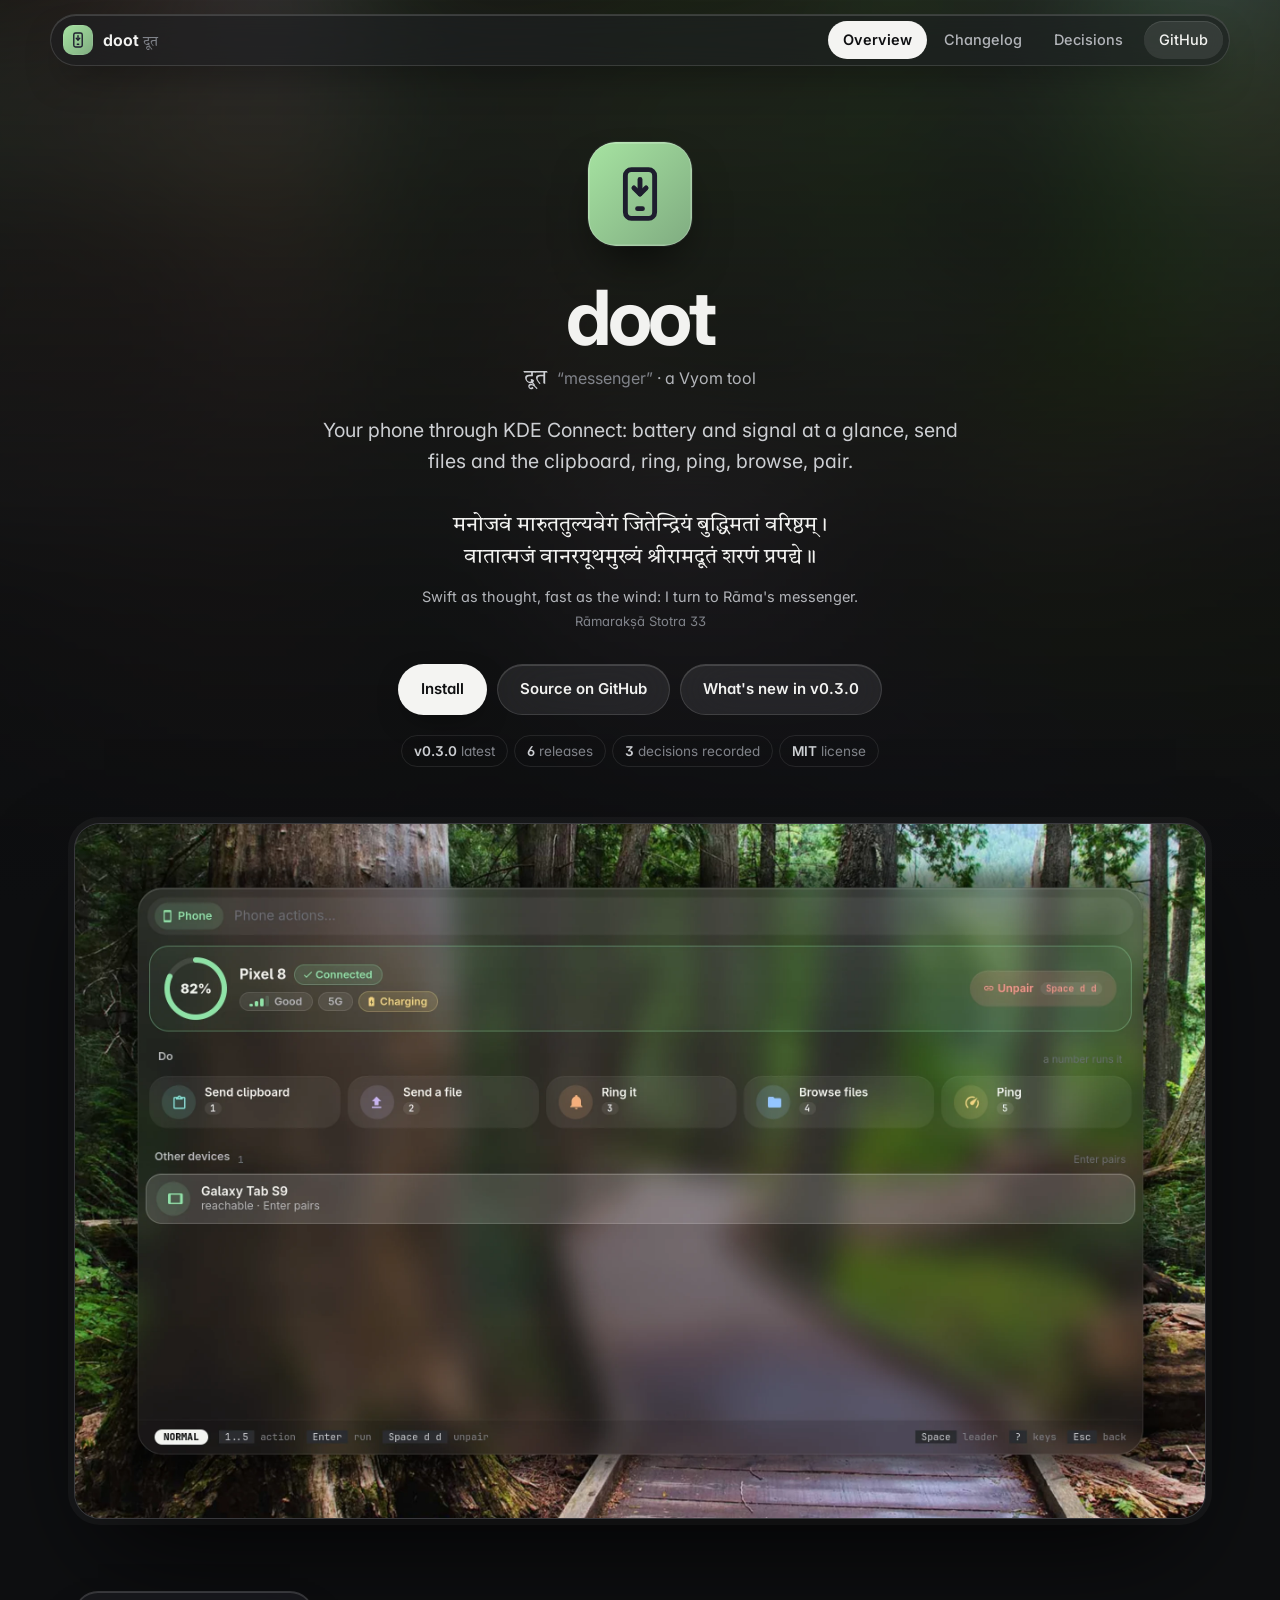
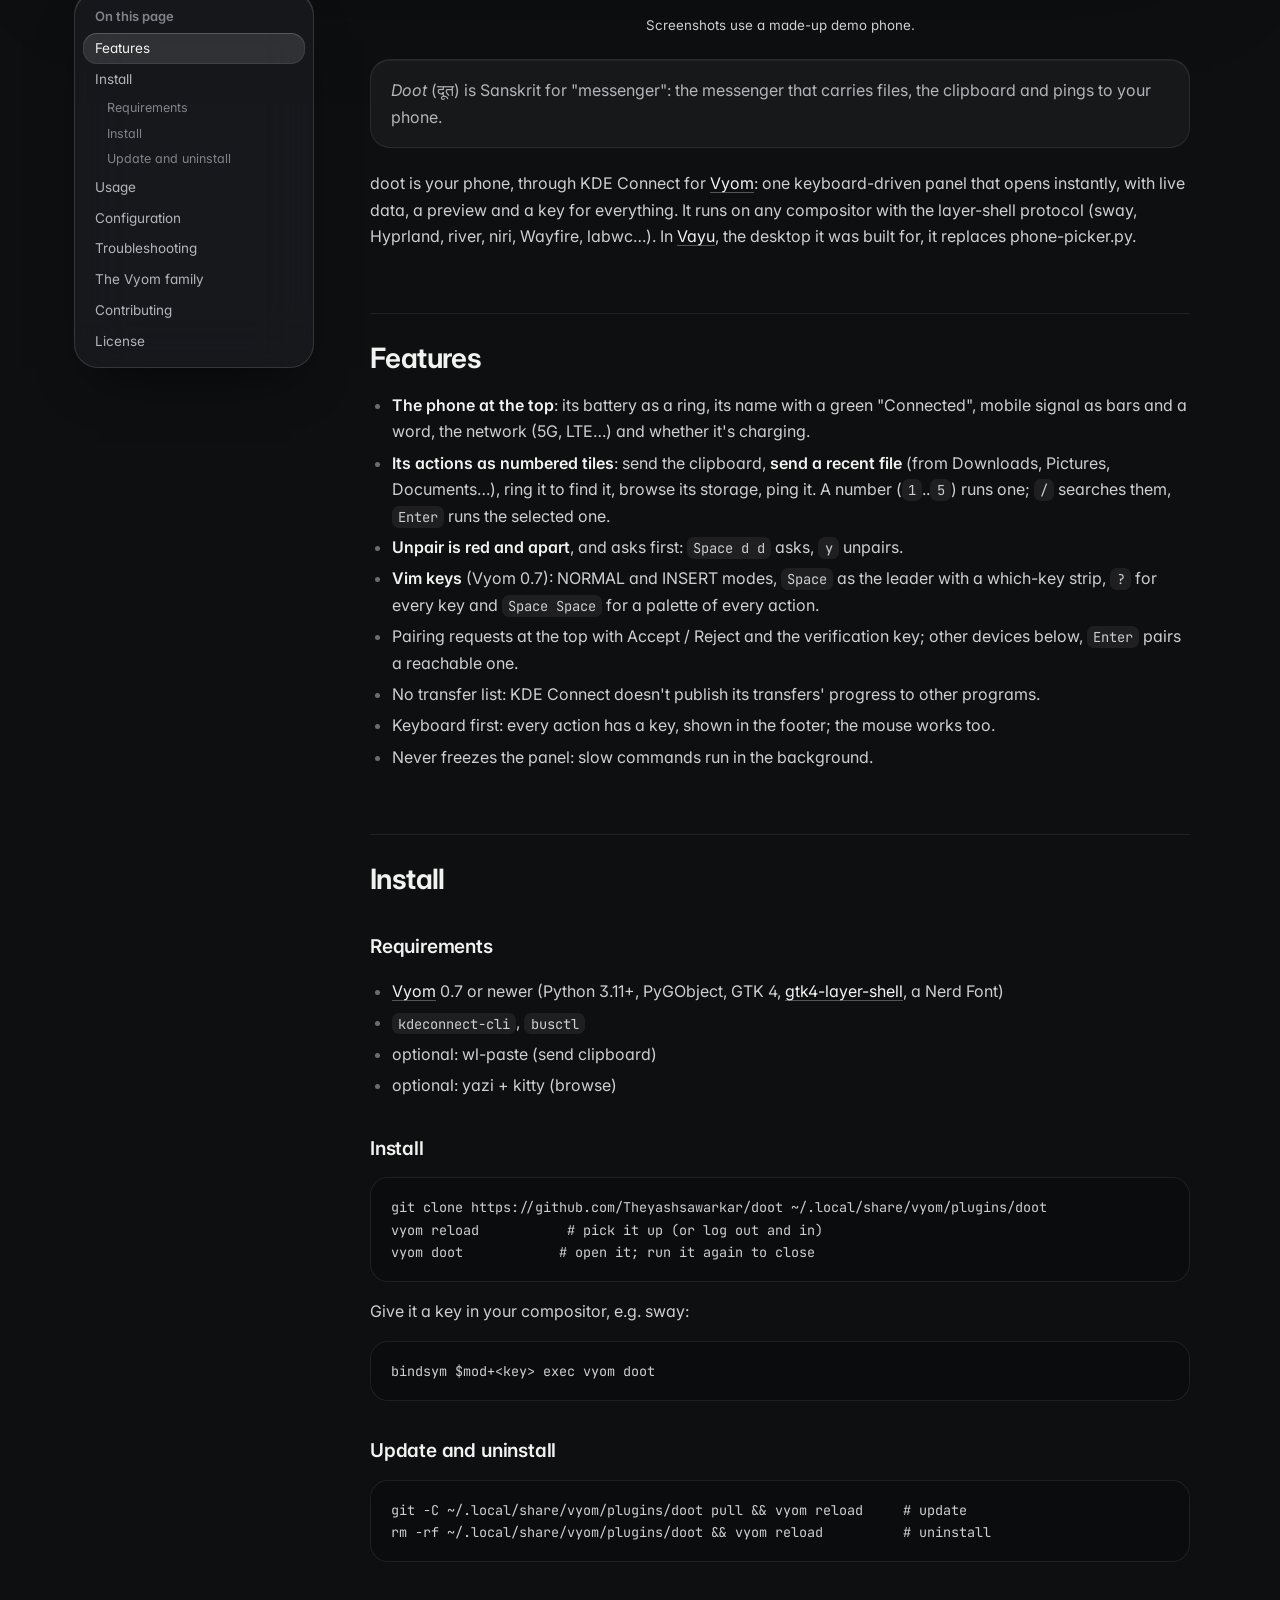
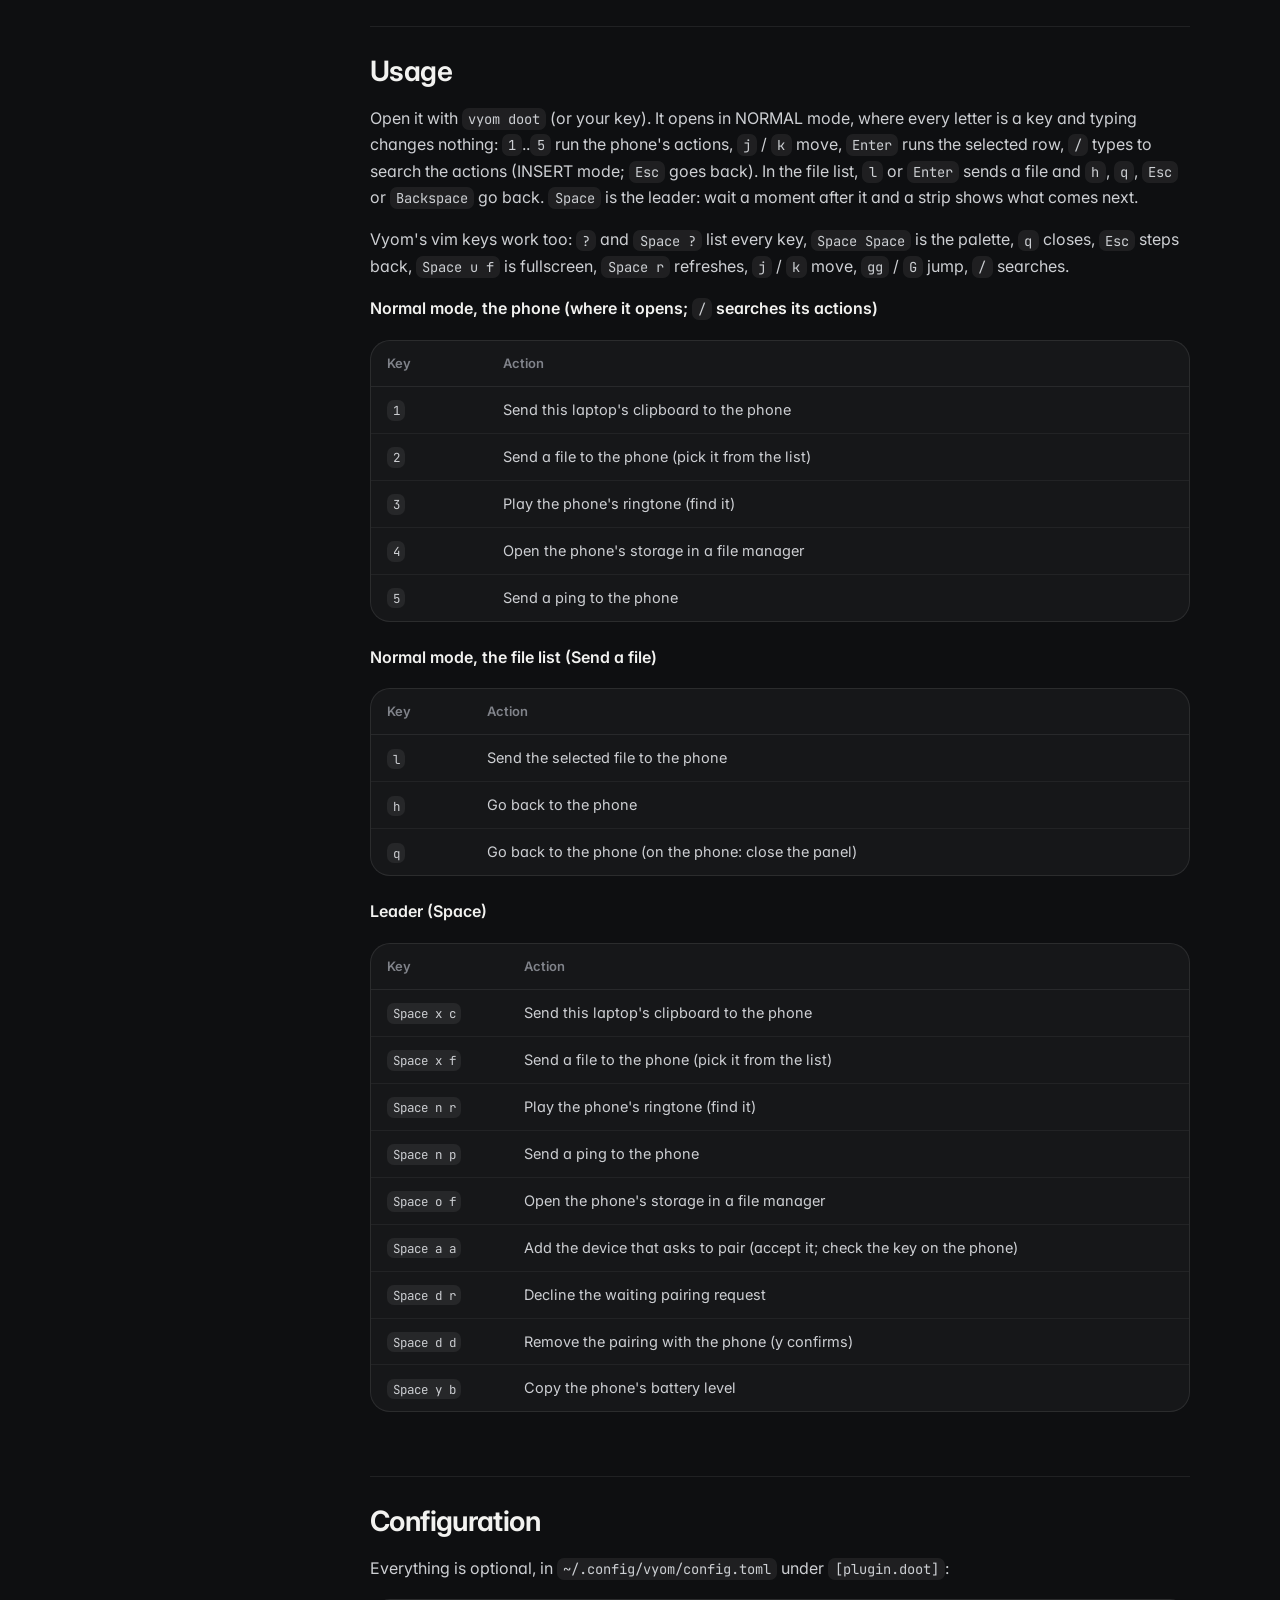
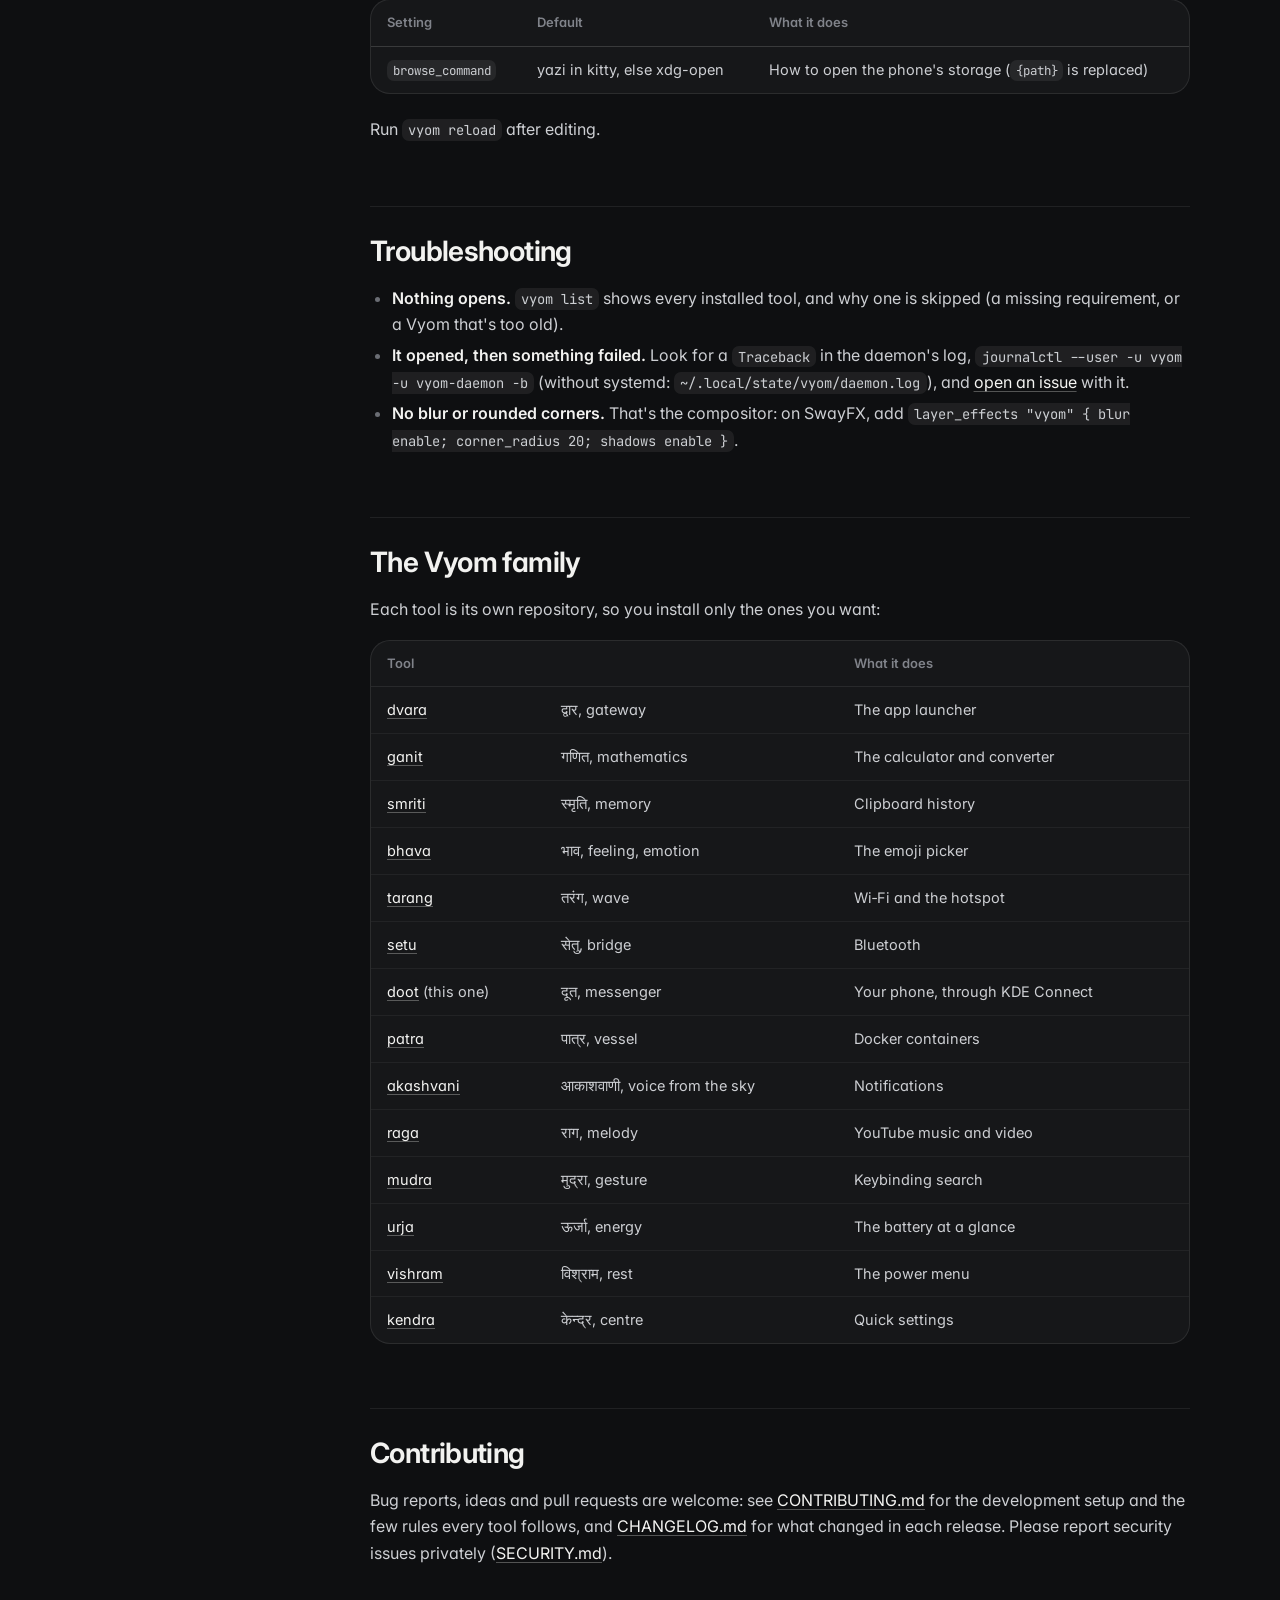
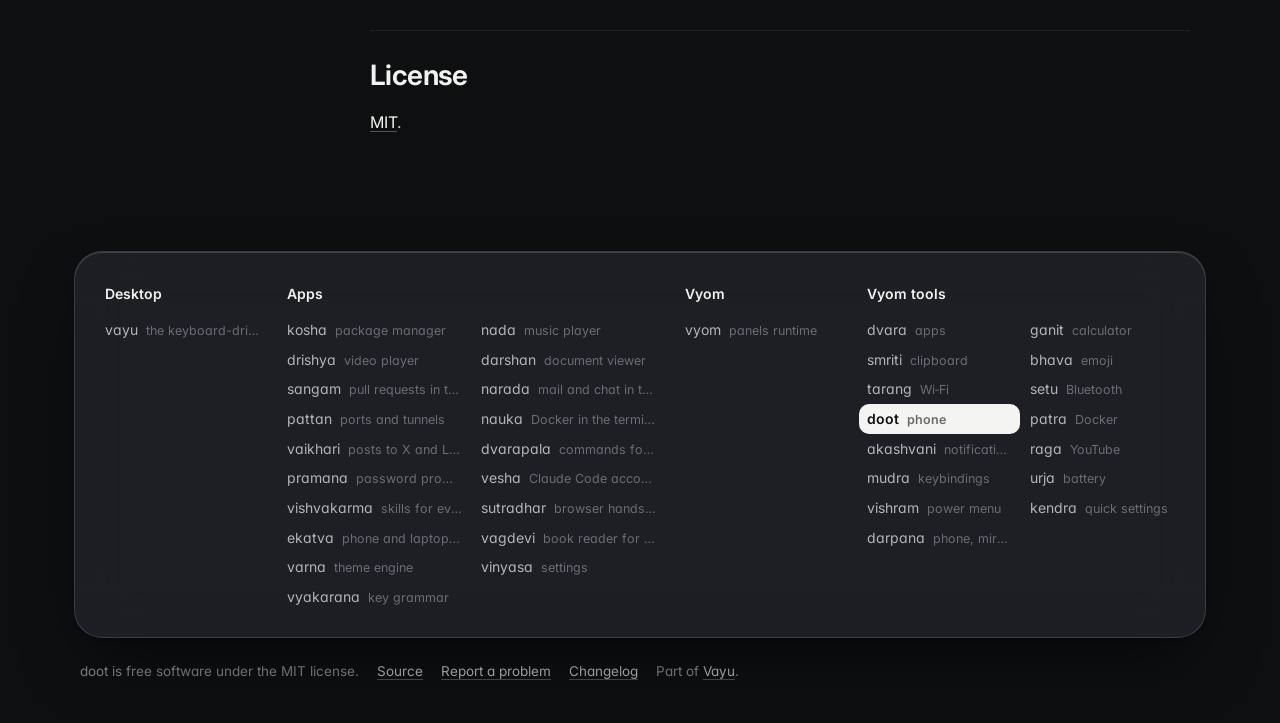
==== commit acdbd50a: "New screenshots in the Spatial look, with made-up demo data Co-Authored-By: Claude Opus 5.5 <noreply" ====
--- a/docs/index.html
+++ b/docs/index.html
@@ -13,7 +13,7 @@
 <link rel="preconnect" href="https://fonts.gstatic.com" crossorigin>
 <link href="https://fonts.googleapis.com/css2?family=Inter:wght@400;500;600;700&family=JetBrains+Mono:wght@400;500;600&family=Tiro+Devanagari+Sanskrit&display=swap" rel="stylesheet">
 <link rel="stylesheet" href="assets/site.css">
-<style>:root{--tool:#8ee2a6}.backdrop:before{background-image:url("assets/screenshots/doot.png")}</style>
+<style>:root{--tool:#8ee2a6}.backdrop:before{background-image:url("assets/screenshots/doot.webp")}</style>
 </head>
 <body class="home">
 <div class="backdrop" aria-hidden="true"></div>
@@ -29,7 +29,7 @@
 <div class="cta"><a class="btn primary" href="#install">Install</a><a class="btn" href="https://github.com/Theyashsawarkar/doot">Source on GitHub</a><a class="btn" href="changelog.html">What's new in v0.3.0</a></div>
 <div class="meta"><span><b>v0.3.0</b> latest</span><span><b>6</b> releases</span><span><b>3</b> decisions recorded</span><span><b>MIT</b> license</span></div>
 </header>
-<figure class="shot"><img src="assets/screenshots/doot.png" alt="doot: the paired phone's actions (send clipboard, send a file, ring, browse, ping, unpair), its battery and network, and a tablet ready to pair" fetchpriority="high"></figure>
+<figure class="shot"><img src="assets/screenshots/doot.webp" alt="doot: the paired phone's actions (send clipboard, send a file, ring, browse, ping, unpair), its battery and network, and a tablet ready to pair" fetchpriority="high"></figure>
 <div class="wrap"><aside class="toc"><b>On this page</b><a class="l2" href="#features">Features</a><a class="l2" href="#install">Install</a><a class="l3" href="#requirements">Requirements</a><a class="l3" href="#install">Install</a><a class="l3" href="#update-and-uninstall">Update and uninstall</a><a class="l2" href="#usage">Usage</a><a class="l2" href="#configuration">Configuration</a><a class="l2" href="#troubleshooting">Troubleshooting</a><a class="l2" href="#the-vyom-family">The Vyom family</a><a class="l2" href="#contributing">Contributing</a><a class="l2" href="#license">License</a></aside><article>
 <!-- No screenshot: phone shows personal data (your own phone). -->
 <p align="center"><sub>Screenshots use a made-up demo phone.</sub></p>
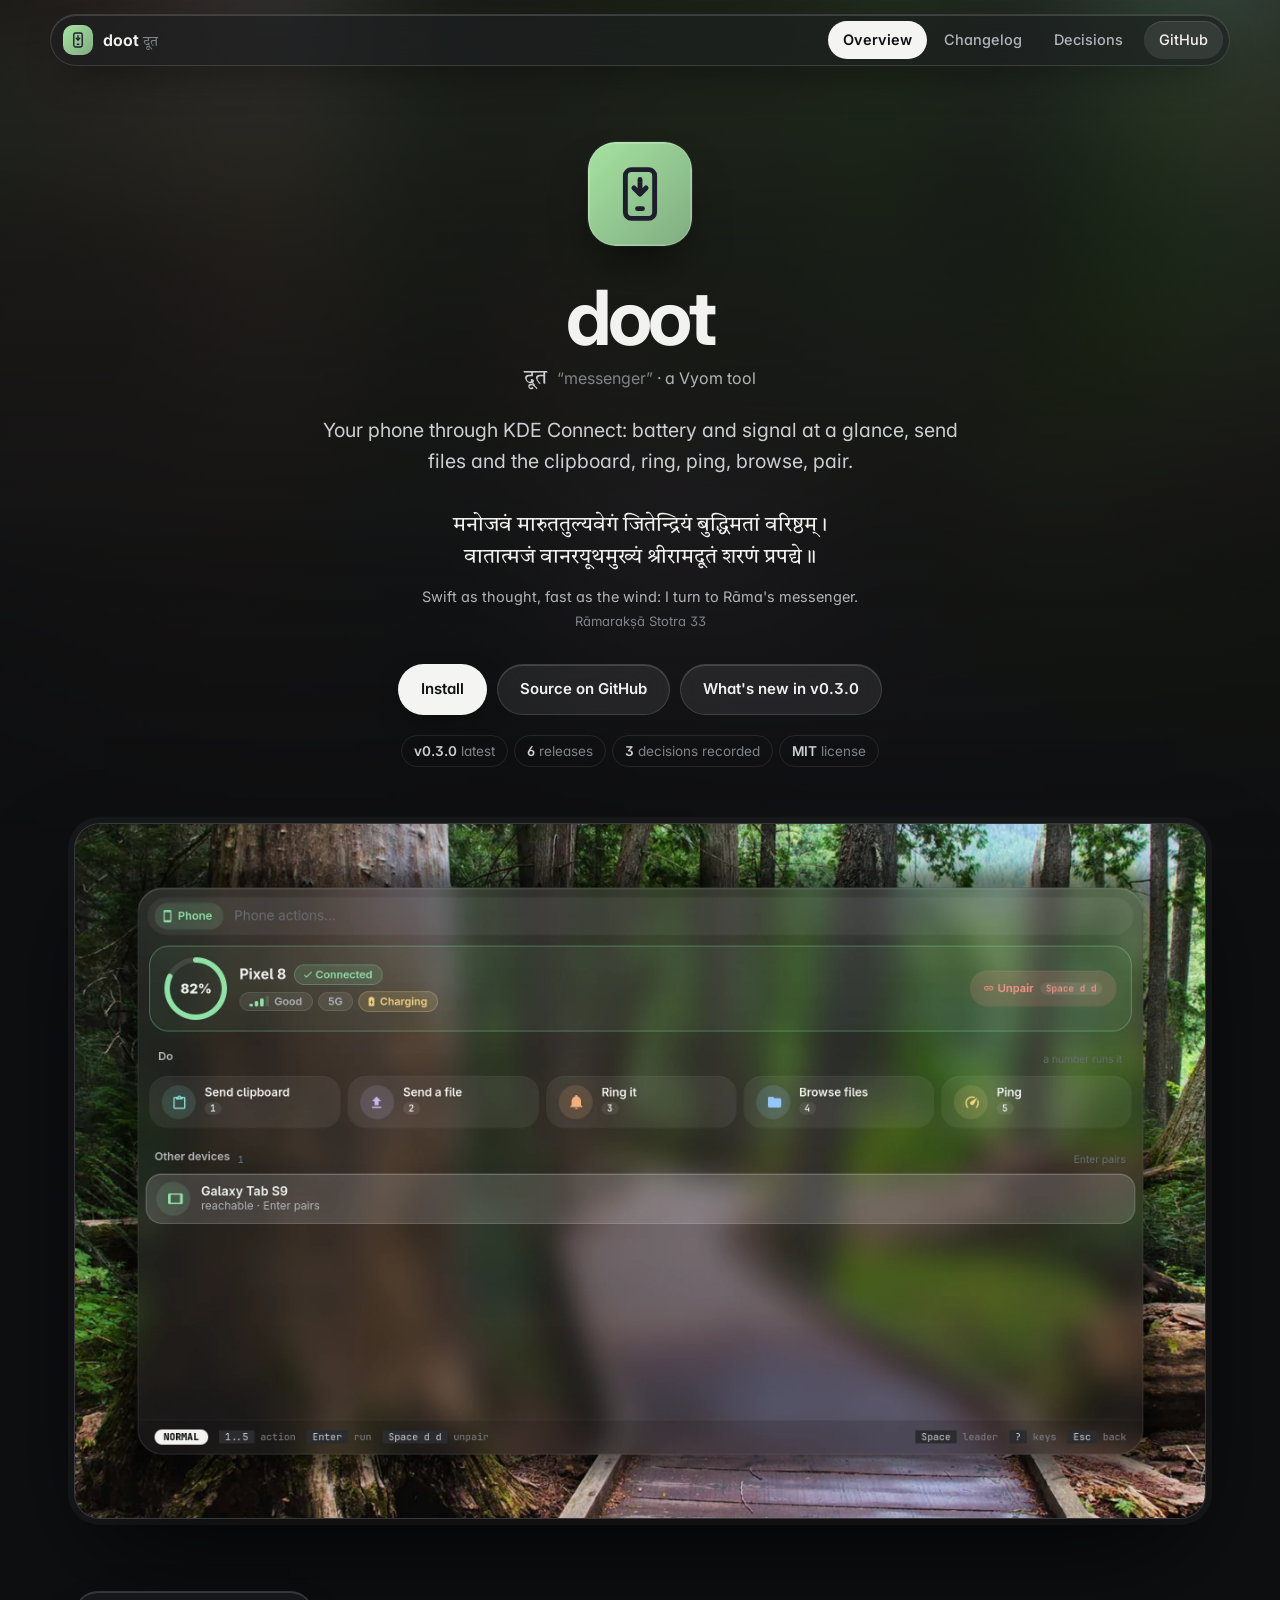
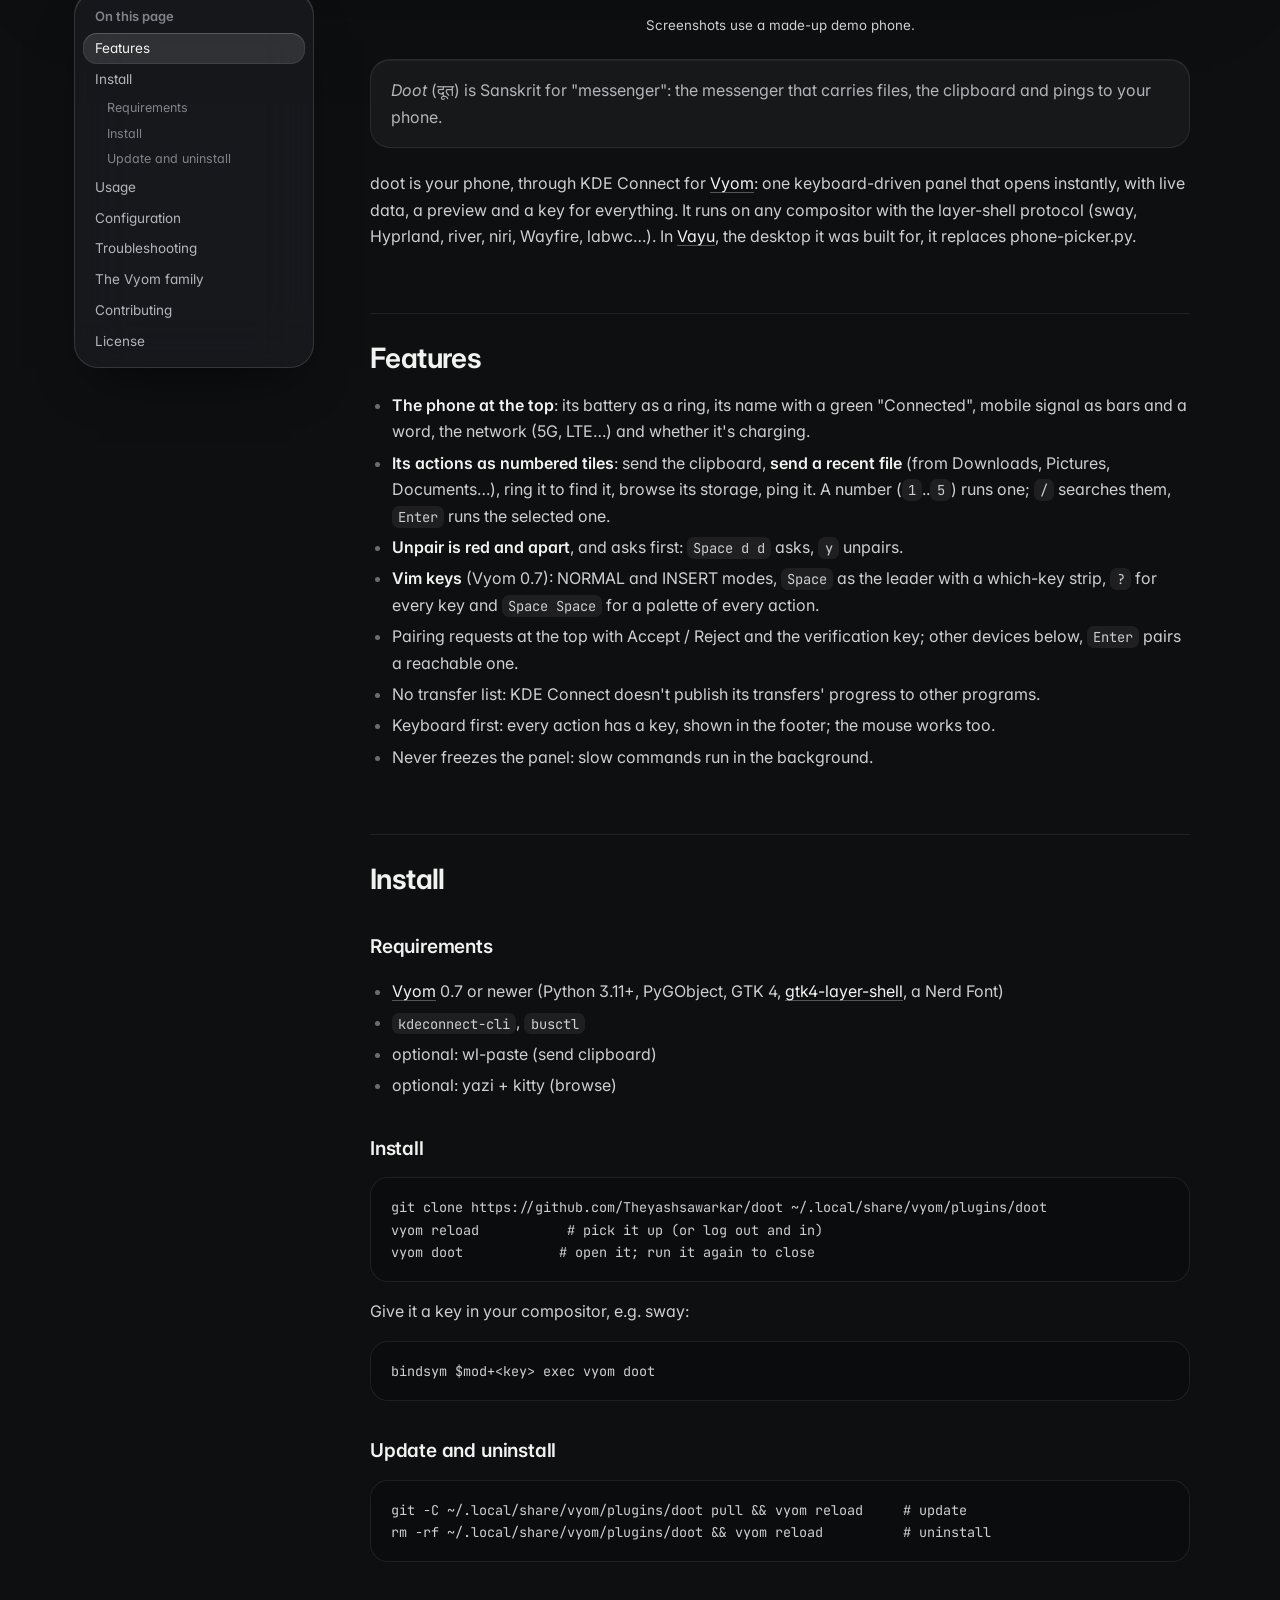
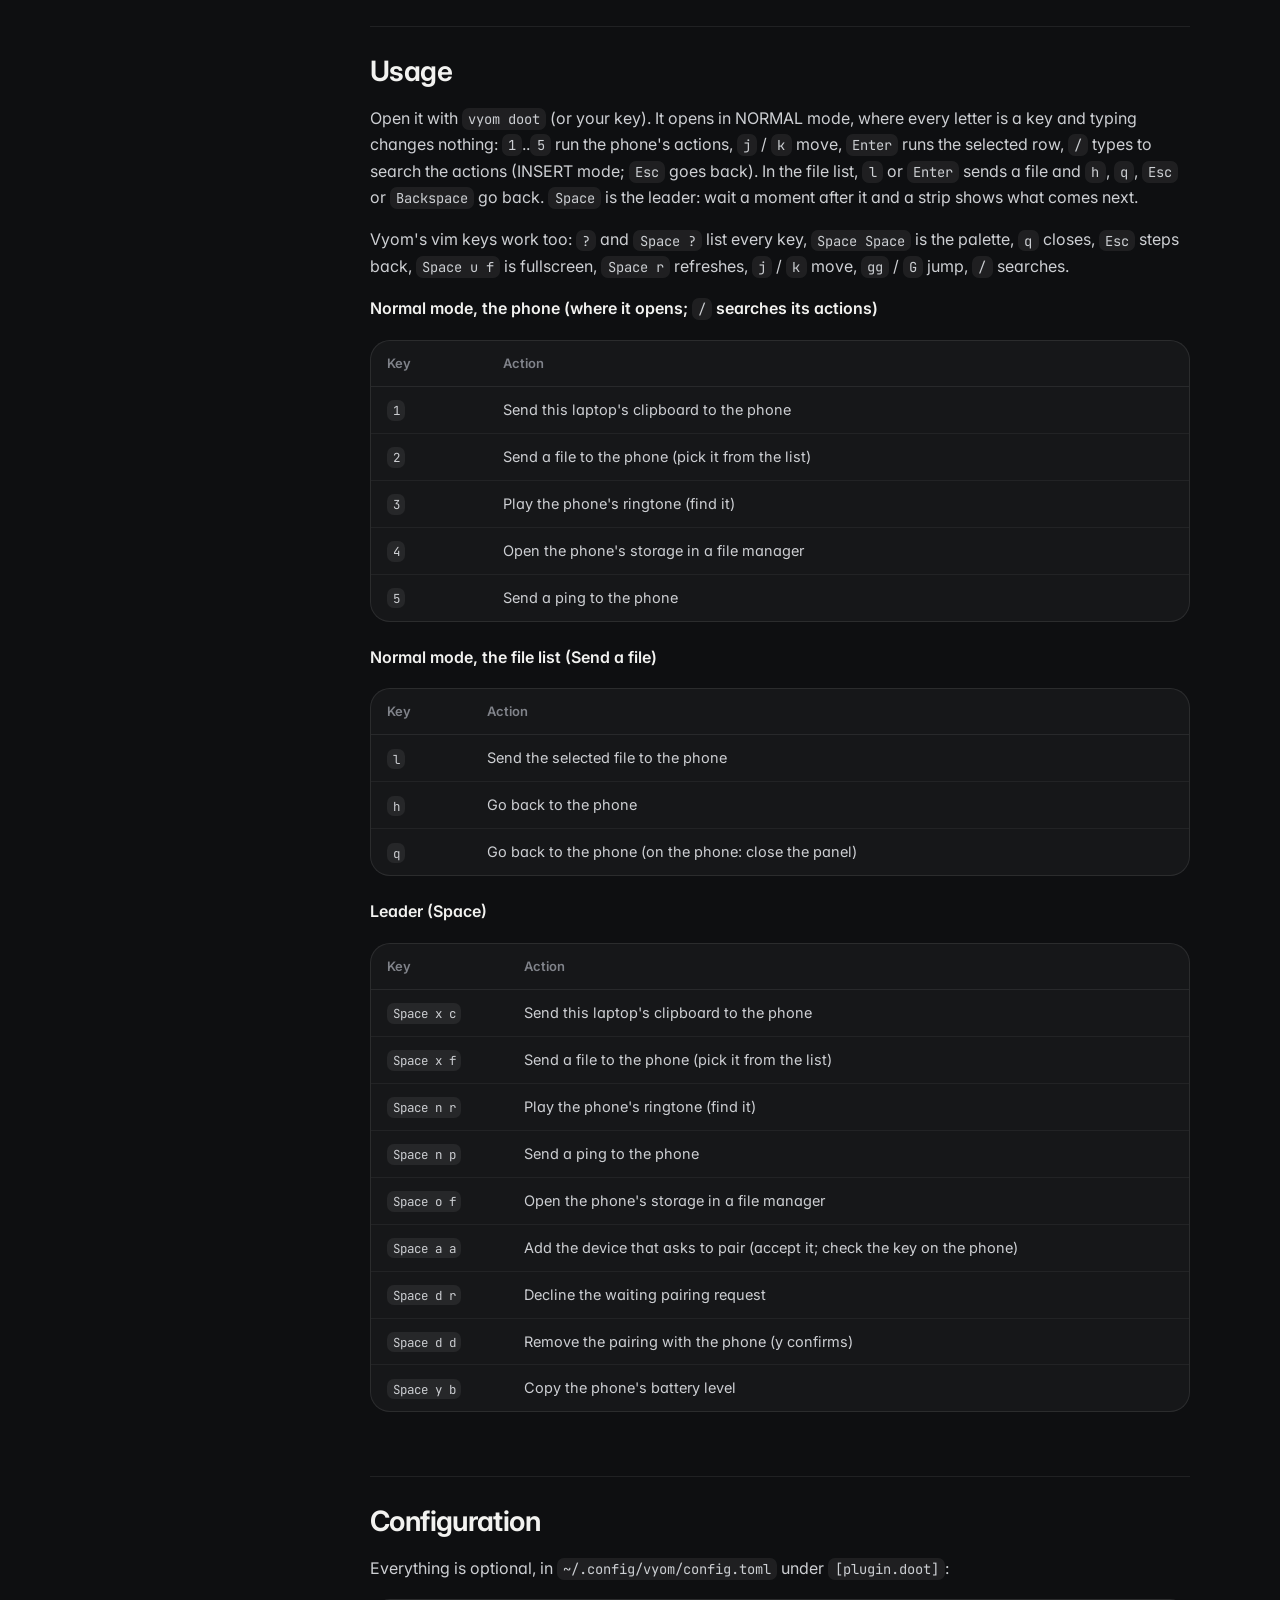
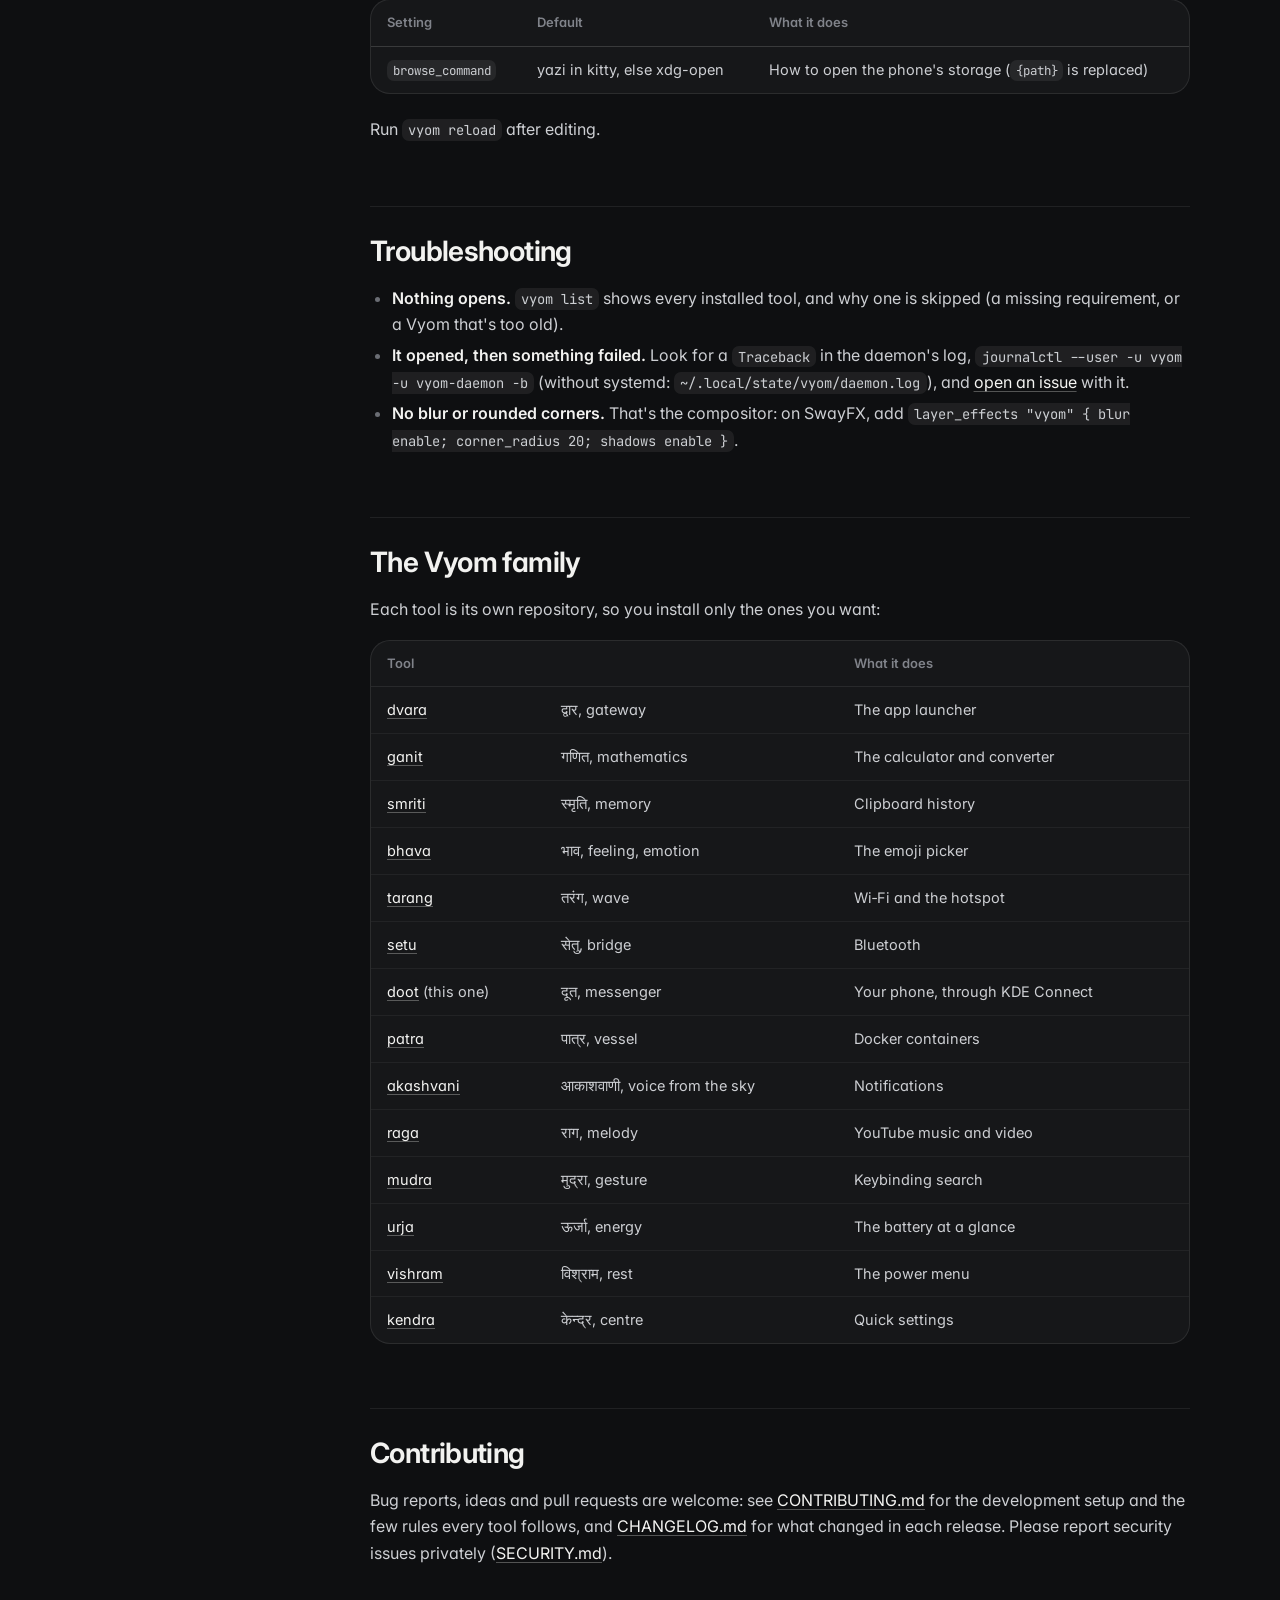
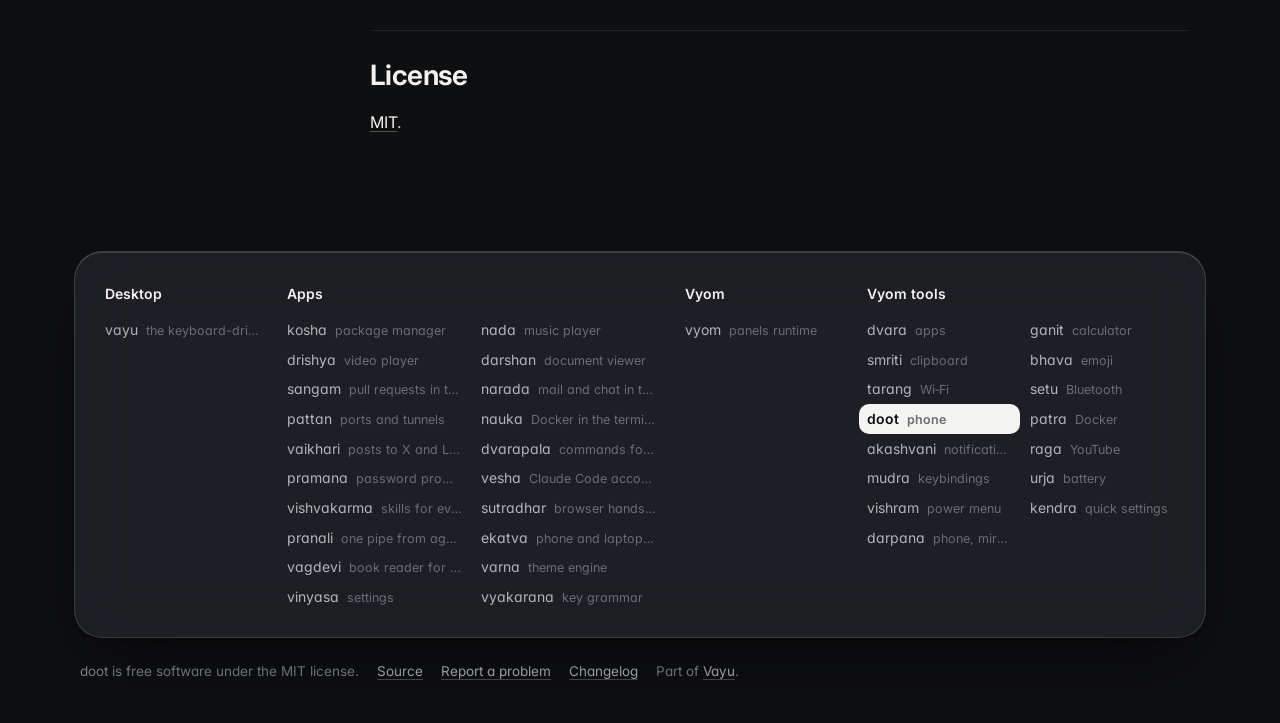
==== commit 2156e920: "Website: pranali in the family list; build-site.py passes ruff Co-Authored-By: Claude Opus 5.5 <nore" ====
--- a/docs/index.html
+++ b/docs/index.html
@@ -74,7 +74,7 @@
 <h2 id="license"><a class="anchor" href="#license">#</a>License</h2>
 <p><a href="https://github.com/Theyashsawarkar/doot/blob/main/LICENSE">MIT</a>.</p>
 </article></div>
-<footer><div class="in glass"><div class=""><h4>Desktop</h4><div class="list"><a href="https://vayu.theyashsawarkar.dev/" class="">vayu <span>the keyboard-driven Wayland desktop</span></a></div></div><div class="g2"><h4>Apps</h4><div class="list"><a href="https://kosha.theyashsawarkar.dev/" class="">kosha <span>package manager</span></a><a href="https://nada.theyashsawarkar.dev/" class="">nada <span>music player</span></a><a href="https://drishya.theyashsawarkar.dev/" class="">drishya <span>video player</span></a><a href="https://darshan.theyashsawarkar.dev/" class="">darshan <span>document viewer</span></a><a href="https://sangam.theyashsawarkar.dev/" class="">sangam <span>pull requests in the terminal</span></a><a href="https://narada.theyashsawarkar.dev/" class="">narada <span>mail and chat in the terminal</span></a><a href="https://pattan.theyashsawarkar.dev/" class="">pattan <span>ports and tunnels</span></a><a href="https://nauka.theyashsawarkar.dev/" class="">nauka <span>Docker in the terminal</span></a><a href="https://vaikhari.theyashsawarkar.dev/" class="">vaikhari <span>posts to X and LinkedIn</span></a><a href="https://dvarapala.theyashsawarkar.dev/" class="">dvarapala <span>commands for AI agents, approved</span></a><a href="https://pramana.theyashsawarkar.dev/" class="">pramana <span>password prompts</span></a><a href="https://vesha.theyashsawarkar.dev/" class="">vesha <span>Claude Code accounts</span></a><a href="https://vishvakarma.theyashsawarkar.dev/" class="">vishvakarma <span>skills for every AI agent</span></a><a href="https://sutradhar.theyashsawarkar.dev/" class="">sutradhar <span>browser hands for AI agents</span></a><a href="https://ekatva.theyashsawarkar.dev/" class="">ekatva <span>phone and laptop, linked</span></a><a href="https://vagdevi.theyashsawarkar.dev/" class="">vagdevi <span>book reader for Android</span></a><a href="https://varna.theyashsawarkar.dev/" class="">varna <span>theme engine</span></a><a href="https://vinyasa.theyashsawarkar.dev/" class="">vinyasa <span>settings</span></a><a href="https://vyakarana.theyashsawarkar.dev/" class="">vyakarana <span>key grammar</span></a></div></div><div class=""><h4>Vyom</h4><div class="list"><a href="https://vyom.theyashsawarkar.dev/" class="">vyom <span>panels runtime</span></a></div></div><div class="g2"><h4>Vyom tools</h4><div class="list"><a href="https://dvara.theyashsawarkar.dev/" class="">dvara <span>apps</span></a><a href="https://ganit.theyashsawarkar.dev/" class="">ganit <span>calculator</span></a><a href="https://smriti.theyashsawarkar.dev/" class="">smriti <span>clipboard</span></a><a href="https://bhava.theyashsawarkar.dev/" class="">bhava <span>emoji</span></a><a href="https://tarang.theyashsawarkar.dev/" class="">tarang <span>Wi‑Fi</span></a><a href="https://setu.theyashsawarkar.dev/" class="">setu <span>Bluetooth</span></a><a href="https://doot.theyashsawarkar.dev/" class="me" aria-current="page">doot <span>phone</span></a><a href="https://patra.theyashsawarkar.dev/" class="">patra <span>Docker</span></a><a href="https://akashvani.theyashsawarkar.dev/" class="">akashvani <span>notifications</span></a><a href="https://raga.theyashsawarkar.dev/" class="">raga <span>YouTube</span></a><a href="https://mudra.theyashsawarkar.dev/" class="">mudra <span>keybindings</span></a><a href="https://urja.theyashsawarkar.dev/" class="">urja <span>battery</span></a><a href="https://vishram.theyashsawarkar.dev/" class="">vishram <span>power menu</span></a><a href="https://kendra.theyashsawarkar.dev/" class="">kendra <span>quick settings</span></a><a href="https://darpana.theyashsawarkar.dev/" class="">darpana <span>phone, mirrored</span></a></div></div></div>
+<footer><div class="in glass"><div class=""><h4>Desktop</h4><div class="list"><a href="https://vayu.theyashsawarkar.dev/" class="">vayu <span>the keyboard-driven Wayland desktop</span></a></div></div><div class="g2"><h4>Apps</h4><div class="list"><a href="https://kosha.theyashsawarkar.dev/" class="">kosha <span>package manager</span></a><a href="https://nada.theyashsawarkar.dev/" class="">nada <span>music player</span></a><a href="https://drishya.theyashsawarkar.dev/" class="">drishya <span>video player</span></a><a href="https://darshan.theyashsawarkar.dev/" class="">darshan <span>document viewer</span></a><a href="https://sangam.theyashsawarkar.dev/" class="">sangam <span>pull requests in the terminal</span></a><a href="https://narada.theyashsawarkar.dev/" class="">narada <span>mail and chat in the terminal</span></a><a href="https://pattan.theyashsawarkar.dev/" class="">pattan <span>ports and tunnels</span></a><a href="https://nauka.theyashsawarkar.dev/" class="">nauka <span>Docker in the terminal</span></a><a href="https://vaikhari.theyashsawarkar.dev/" class="">vaikhari <span>posts to X and LinkedIn</span></a><a href="https://dvarapala.theyashsawarkar.dev/" class="">dvarapala <span>commands for AI agents, approved</span></a><a href="https://pramana.theyashsawarkar.dev/" class="">pramana <span>password prompts</span></a><a href="https://vesha.theyashsawarkar.dev/" class="">vesha <span>Claude Code accounts</span></a><a href="https://vishvakarma.theyashsawarkar.dev/" class="">vishvakarma <span>skills for every AI agent</span></a><a href="https://sutradhar.theyashsawarkar.dev/" class="">sutradhar <span>browser hands for AI agents</span></a><a href="https://pranali.theyashsawarkar.dev/" class="">pranali <span>one pipe from agents to tools</span></a><a href="https://ekatva.theyashsawarkar.dev/" class="">ekatva <span>phone and laptop, linked</span></a><a href="https://vagdevi.theyashsawarkar.dev/" class="">vagdevi <span>book reader for Android</span></a><a href="https://varna.theyashsawarkar.dev/" class="">varna <span>theme engine</span></a><a href="https://vinyasa.theyashsawarkar.dev/" class="">vinyasa <span>settings</span></a><a href="https://vyakarana.theyashsawarkar.dev/" class="">vyakarana <span>key grammar</span></a></div></div><div class=""><h4>Vyom</h4><div class="list"><a href="https://vyom.theyashsawarkar.dev/" class="">vyom <span>panels runtime</span></a></div></div><div class="g2"><h4>Vyom tools</h4><div class="list"><a href="https://dvara.theyashsawarkar.dev/" class="">dvara <span>apps</span></a><a href="https://ganit.theyashsawarkar.dev/" class="">ganit <span>calculator</span></a><a href="https://smriti.theyashsawarkar.dev/" class="">smriti <span>clipboard</span></a><a href="https://bhava.theyashsawarkar.dev/" class="">bhava <span>emoji</span></a><a href="https://tarang.theyashsawarkar.dev/" class="">tarang <span>Wi‑Fi</span></a><a href="https://setu.theyashsawarkar.dev/" class="">setu <span>Bluetooth</span></a><a href="https://doot.theyashsawarkar.dev/" class="me" aria-current="page">doot <span>phone</span></a><a href="https://patra.theyashsawarkar.dev/" class="">patra <span>Docker</span></a><a href="https://akashvani.theyashsawarkar.dev/" class="">akashvani <span>notifications</span></a><a href="https://raga.theyashsawarkar.dev/" class="">raga <span>YouTube</span></a><a href="https://mudra.theyashsawarkar.dev/" class="">mudra <span>keybindings</span></a><a href="https://urja.theyashsawarkar.dev/" class="">urja <span>battery</span></a><a href="https://vishram.theyashsawarkar.dev/" class="">vishram <span>power menu</span></a><a href="https://kendra.theyashsawarkar.dev/" class="">kendra <span>quick settings</span></a><a href="https://darpana.theyashsawarkar.dev/" class="">darpana <span>phone, mirrored</span></a></div></div></div>
 <div class="bottom"><span>doot is free software under the MIT license.</span><a href="https://github.com/Theyashsawarkar/doot">Source</a><a href="https://github.com/Theyashsawarkar/doot/issues">Report a problem</a><a href="changelog.html">Changelog</a><span>Part of <a href="https://vayu.theyashsawarkar.dev/">Vayu</a>.</span></div></footer>
 <script>
 document.querySelectorAll('pre.code').forEach(p=>{const b=document.createElement('button');b.className='copy';b.type='button';b.textContent='Copy';
